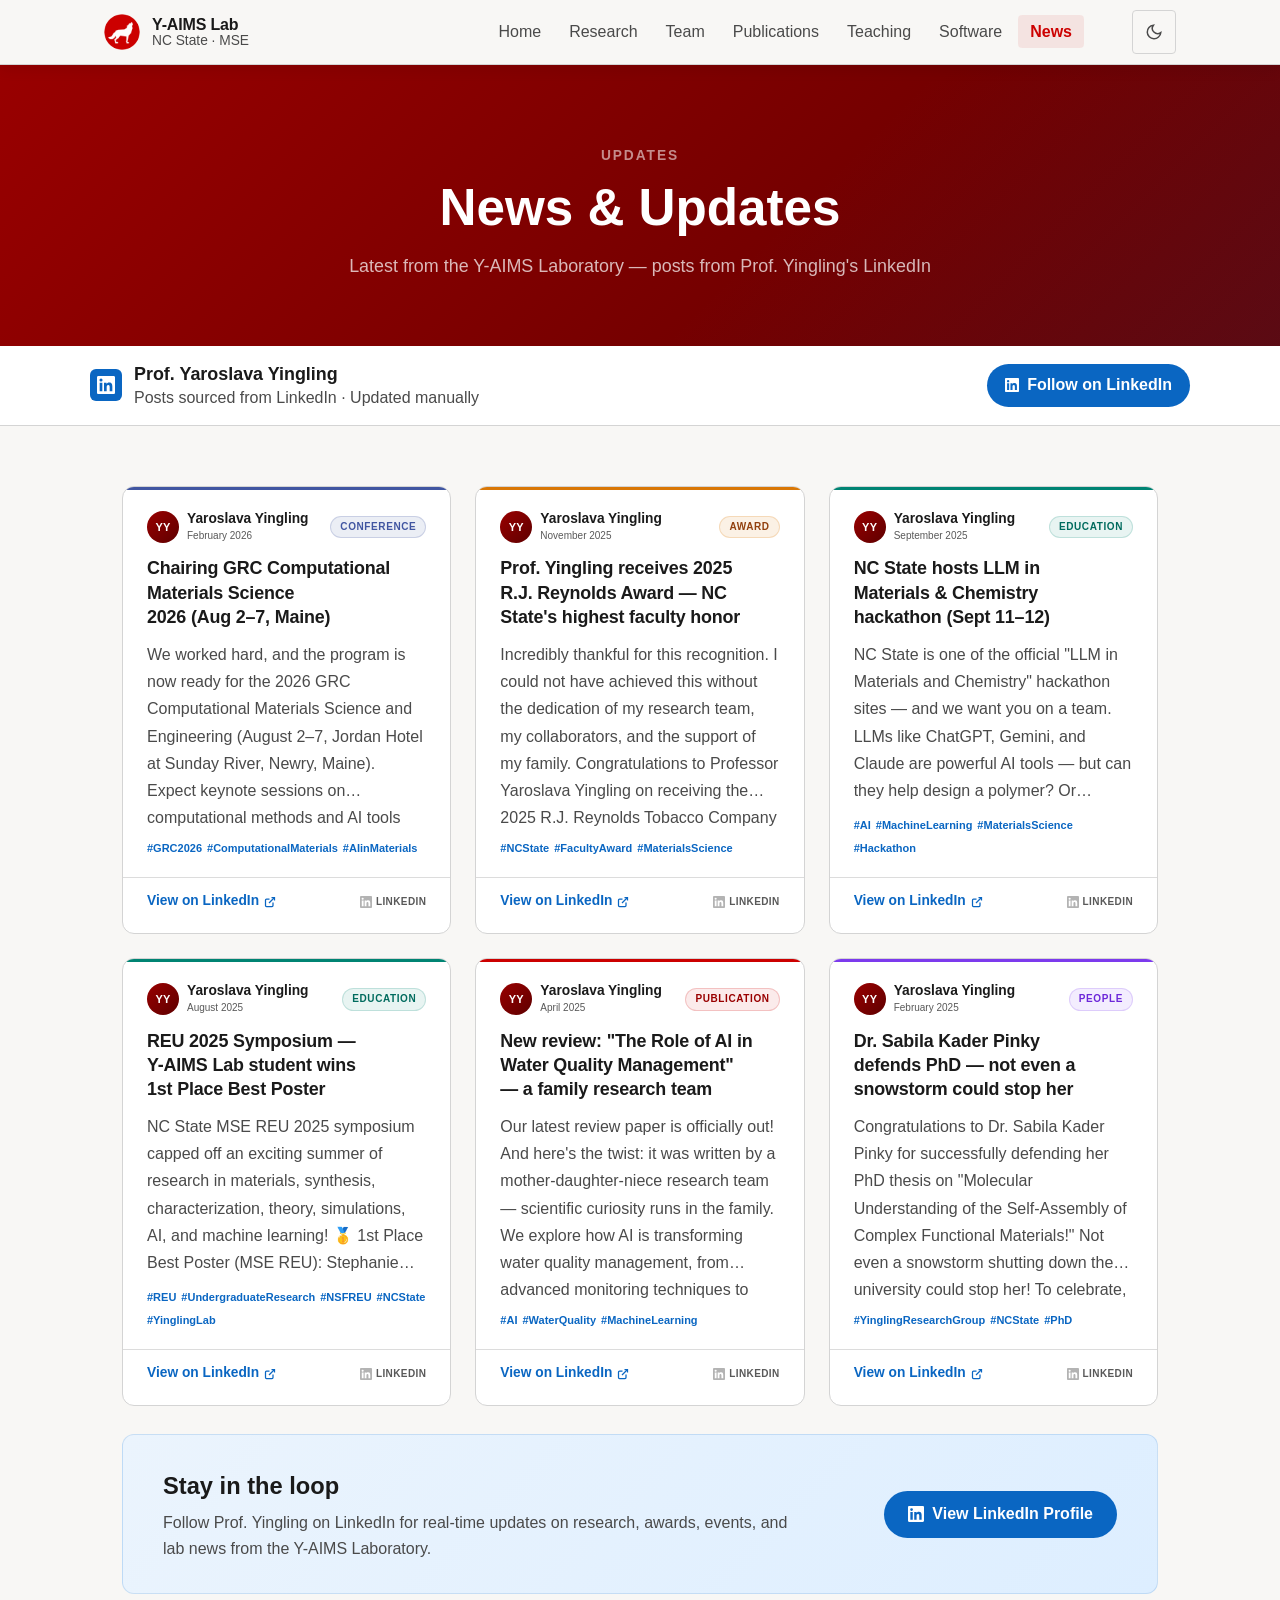
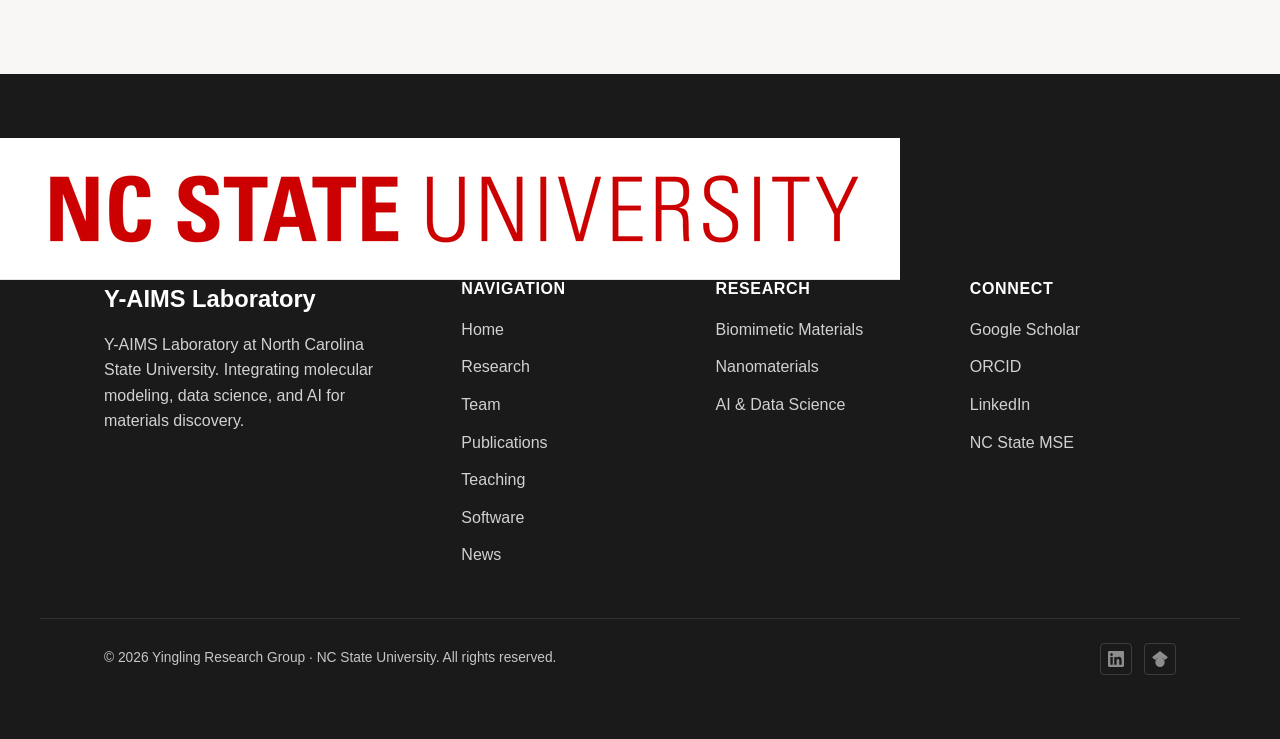
==== news.html @ 77a1cb29 "Add files via upload" ====
<!DOCTYPE html>
<html lang="en">
<head>
  <meta charset="UTF-8" />
  <meta name="viewport" content="width=device-width, initial-scale=1.0" />
  <title>News & Updates — Y-AIMS Lab | NC State</title>
  <meta name="description" content="Latest news and updates from Prof. Yaroslava Yingling and the Y-AIMS Laboratory at NC State University, pulled from LinkedIn." />

  <link rel="stylesheet" href="https://cdn.ncsu.edu/brand-assets/fonts-2-0/include.css" />
  <link rel="stylesheet" href="https://cdn.ncsu.edu/brand-assets/fonts-2-0/include-roboto.css" />
  <link rel="stylesheet" href="css/tokens.css" />
  <link rel="stylesheet" href="css/base.css" />
  <link rel="stylesheet" href="css/animations.css" />

  <style>
    /* ─── PAGE HERO ─────────────────────────────────────────── */
    .news-hero {
      background: linear-gradient(135deg, var(--ncsu-red-dark) 0%, var(--ncsu-red-deepest) 100%);
      padding: var(--space-20) var(--space-8) var(--space-16);
      text-align: center;
      position: relative;
      overflow: hidden;
    }
    .news-hero::after {
      content: '';
      position: absolute;
      inset: 0;
      background: linear-gradient(135deg, transparent 60%, rgba(65,86,161,0.12) 100%);
      pointer-events: none;
    }
    .news-hero-inner {
      position: relative;
      z-index: 1;
      max-width: 680px;
      margin: 0 auto;
    }
    .news-hero-label {
      font-family: var(--font-display);
      font-size: var(--text-xs);
      font-weight: 700;
      letter-spacing: 0.14em;
      text-transform: uppercase;
      color: rgba(255,255,255,0.55);
      margin-bottom: var(--space-3);
    }
    .news-hero-title {
      font-family: var(--font-display);
      font-size: clamp(2rem, 4vw, 3.2rem);
      font-weight: 700;
      color: #fff;
      line-height: 1.1;
      margin-bottom: var(--space-4);
    }
    .news-hero-sub {
      font-size: var(--text-base);
      color: rgba(255,255,255,0.72);
      line-height: 1.65;
    }

    /* ─── SOURCE BAR ─────────────────────────────────────────── */
    .news-source-bar {
      background: var(--color-surface);
      border-bottom: 1px solid var(--color-border);
      padding: var(--space-4) var(--space-8);
    }
    .news-source-bar-inner {
      max-width: 1100px;
      margin: 0 auto;
      display: flex;
      align-items: center;
      justify-content: space-between;
      gap: var(--space-4);
      flex-wrap: wrap;
    }
    .news-source-left {
      display: flex;
      align-items: center;
      gap: var(--space-3);
    }
    .li-icon {
      width: 32px;
      height: 32px;
      background: #0A66C2;
      border-radius: 6px;
      display: flex;
      align-items: center;
      justify-content: center;
      flex-shrink: 0;
      color: #fff;
    }
    .news-source-label {
      font-size: var(--text-sm);
      color: var(--color-text-muted);
      line-height: 1.4;
    }
    .news-source-label strong {
      display: block;
      color: var(--color-text);
      font-weight: 700;
      font-size: var(--text-base);
    }
    .li-follow-btn {
      display: inline-flex;
      align-items: center;
      gap: var(--space-2);
      padding: 8px 18px;
      background: #0A66C2;
      color: #fff;
      border-radius: 999px;
      font-family: var(--font-display);
      font-size: var(--text-sm);
      font-weight: 700;
      text-decoration: none;
      transition: background 0.18s, transform 0.18s;
      white-space: nowrap;
      border: none;
    }
    .li-follow-btn:hover {
      background: #004182;
      transform: translateY(-1px);
    }

    /* ─── FEED LAYOUT ────────────────────────────────────────── */
    .news-main {
      max-width: 1100px;
      margin: 0 auto;
      padding: var(--space-10) var(--space-8) var(--space-20);
    }

    .news-feed {
      display: grid;
      grid-template-columns: repeat(auto-fill, minmax(320px, 1fr));
      gap: var(--space-6);
    }

    /* ─── POST CARD ──────────────────────────────────────────── */
    .li-card {
      background: var(--color-surface);
      border: 1px solid var(--color-border);
      border-radius: 12px;
      overflow: hidden;
      display: flex;
      flex-direction: column;
      transition: box-shadow 0.2s, transform 0.2s;
      position: relative;
    }
    .li-card:hover {
      box-shadow: var(--shadow-lg);
      transform: translateY(-3px);
    }

    /* Category accent bar at top */
    .li-card-bar {
      height: 3px;
      flex-shrink: 0;
    }
    .bar-award       { background: #D97706; }
    .bar-publication { background: var(--ncsu-red); }
    .bar-event       { background: var(--ncsu-blue); }
    .bar-people      { background: #7C3AED; }
    .bar-education   { background: var(--ncsu-teal); }
    .bar-research    { background: var(--ncsu-green); }

    .li-card-body {
      padding: var(--space-5) var(--space-6);
      display: flex;
      flex-direction: column;
      flex: 1;
      gap: var(--space-3);
    }

    /* Header row: author chip + date + category */
    .li-card-header {
      display: flex;
      align-items: center;
      justify-content: space-between;
      gap: var(--space-3);
    }
    .li-author-chip {
      display: flex;
      align-items: center;
      gap: var(--space-2);
    }
    .li-avatar {
      width: 32px;
      height: 32px;
      border-radius: 50%;
      background: linear-gradient(135deg, var(--ncsu-red-dark), var(--ncsu-red-deepest));
      display: flex;
      align-items: center;
      justify-content: center;
      flex-shrink: 0;
      font-family: var(--font-display);
      font-size: 11px;
      font-weight: 700;
      color: #fff;
      letter-spacing: 0.02em;
    }
    .li-author-name {
      font-size: var(--text-xs);
      font-weight: 700;
      color: var(--color-text);
      line-height: 1.3;
    }
    .li-author-date {
      font-size: 10px;
      color: var(--color-text-faint);
    }
    .li-cat-badge {
      display: inline-block;
      padding: 2px 9px;
      border-radius: 999px;
      font-size: 10px;
      font-weight: 700;
      letter-spacing: 0.06em;
      text-transform: uppercase;
      white-space: nowrap;
      flex-shrink: 0;
    }
    .cat-award       { background: rgba(217,119,6,0.1);   color: #92400E; border: 1px solid rgba(217,119,6,0.2); }
    .cat-publication { background: rgba(204,0,0,0.08);    color: var(--ncsu-red-dark); border: 1px solid rgba(204,0,0,0.18); }
    .cat-event       { background: rgba(65,86,161,0.1);   color: #4156A1; border: 1px solid rgba(65,86,161,0.2); }
    .cat-people      { background: rgba(124,58,237,0.09); color: #6D28D9; border: 1px solid rgba(124,58,237,0.18); }
    .cat-education   { background: rgba(0,132,115,0.09);  color: #006B5E; border: 1px solid rgba(0,132,115,0.18); }
    .cat-research    { background: rgba(111,125,28,0.1);  color: #4a5512; border: 1px solid rgba(111,125,28,0.2); }

    [data-theme='dark'] .cat-award       { background: rgba(217,119,6,0.18);  color: #FCD34D; border-color: rgba(217,119,6,0.3); }
    [data-theme='dark'] .cat-publication { background: rgba(255,51,51,0.12); color: #ff8888; border-color: rgba(255,51,51,0.25); }
    [data-theme='dark'] .cat-event       { background: rgba(65,86,161,0.18); color: #8ca0f0; border-color: rgba(65,86,161,0.3); }
    [data-theme='dark'] .cat-people      { background: rgba(124,58,237,0.16);color: #c4b5fd; border-color: rgba(124,58,237,0.28); }
    [data-theme='dark'] .cat-education   { background: rgba(0,132,115,0.16); color: #4cc9b8; border-color: rgba(0,132,115,0.28); }
    [data-theme='dark'] .cat-research    { background: rgba(111,125,28,0.18);color: #b8cc50; border-color: rgba(111,125,28,0.3); }

    /* Post content */
    .li-card-title {
      font-family: var(--font-display);
      font-size: var(--text-base);
      font-weight: 700;
      color: var(--color-text);
      line-height: 1.35;
      letter-spacing: -0.01em;
    }
    .li-card-excerpt {
      font-size: var(--text-sm);
      color: var(--color-text-muted);
      line-height: 1.7;
      flex: 1;
      /* clamp to ~5 lines */
      display: -webkit-box;
      -webkit-line-clamp: 6;
      -webkit-box-orient: vertical;
      overflow: hidden;
    }

    /* Hashtags */
    .li-hashtags {
      display: flex;
      flex-wrap: wrap;
      gap: 5px;
    }
    .li-hashtag {
      font-size: 11px;
      font-weight: 600;
      color: #0A66C2;
      text-decoration: none;
      transition: color 0.15s;
    }
    [data-theme='dark'] .li-hashtag { color: #60a5fa; }
    .li-hashtag:hover { text-decoration: underline; }

    /* Footer: LinkedIn link */
    .li-card-footer {
      display: flex;
      align-items: center;
      justify-content: space-between;
      padding: var(--space-3) var(--space-6) var(--space-5);
      border-top: 1px solid var(--color-divider);
      margin-top: auto;
    }
    .li-view-link {
      display: inline-flex;
      align-items: center;
      gap: 5px;
      font-size: var(--text-xs);
      font-weight: 700;
      color: #0A66C2;
      text-decoration: none;
      transition: color 0.15s, gap 0.15s;
      font-family: var(--font-display);
    }
    [data-theme='dark'] .li-view-link { color: #60a5fa; }
    .li-view-link:hover { gap: 8px; }
    .li-logo-small {
      display: flex;
      align-items: center;
      gap: 4px;
      font-size: 10px;
      font-weight: 700;
      color: var(--color-text-faint);
      letter-spacing: 0.04em;
      text-transform: uppercase;
    }
    .li-logo-small svg { opacity: 0.45; }

    /* ─── FOLLOW CTA ─────────────────────────────────────────── */
    .news-cta {
      margin-top: var(--space-12);
      background: linear-gradient(135deg, #EBF4FD 0%, #ddeeff 100%);
      border: 1px solid rgba(10,102,194,0.15);
      border-radius: 12px;
      padding: var(--space-8) var(--space-10);
      display: flex;
      align-items: center;
      justify-content: space-between;
      gap: var(--space-6);
      flex-wrap: wrap;
    }
    [data-theme='dark'] .news-cta {
      background: rgba(10,102,194,0.08);
      border-color: rgba(10,102,194,0.2);
    }
    .news-cta-text strong {
      display: block;
      font-family: var(--font-display);
      font-size: var(--text-lg);
      font-weight: 700;
      color: var(--color-text);
      margin-bottom: var(--space-1);
    }
    .news-cta-text p {
      font-size: var(--text-sm);
      color: var(--color-text-muted);
      line-height: 1.6;
    }

    /* ─── RESPONSIVE ─────────────────────────────────────────── */
    @media (max-width: 768px) {
      .news-main { padding: var(--space-8) var(--space-4) var(--space-16); }
      .news-source-bar { padding: var(--space-4); }
      .news-cta { flex-direction: column; }
    }
    @media (max-width: 480px) {
      .news-feed { grid-template-columns: 1fr; }
    }
  </style>
</head>
<body>
<a href="#main-content" class="skip-link">Skip to main content</a>

<!-- NAV -->
<nav class="site-nav" role="navigation" aria-label="Main navigation">
  <div class="nav-inner">
    <a href="index.html" class="nav-logo" aria-label="Y-AIMS Lab — NC State University">
      <img src="assets/ncsu/circle-wolf-400.png" alt="NC State University circle wolf mark"
           width="36" height="36" class="nav-wolf-img" loading="eager" />
      <div class="nav-logo-text">
        <span class="lab-name">Y-AIMS Lab</span>
        <span class="lab-dept">NC State · MSE</span>
      </div>
    </a>
    <ul class="nav-links" role="list">
      <li><a href="index.html">Home</a></li>
      <li><a href="research.html">Research</a></li>
      <li><a href="team.html">Team</a></li>
      <li><a href="publications.html">Publications</a></li>
        <li><a href="teaching.html">Teaching</a></li>
        <li><a href="software.html">Software</a></li>
      <li><a href="news.html" class="active" aria-current="page">News</a></li>
    </ul>
    <div class="nav-actions">
      <button class="btn-theme" data-theme-toggle aria-label="Toggle dark mode"></button>
    </div>
    <button class="nav-hamburger" aria-label="Open menu" aria-expanded="false">
      <span></span><span></span><span></span>
    </button>
  </div>
  <div class="nav-mobile" role="list">
    <a href="index.html">Home</a>
    <a href="research.html">Research</a>
    <a href="team.html">Team</a>
    <a href="publications.html">Publications</a>
    <a href="teaching.html">Teaching</a>
    <a href="software.html">Software</a>
    <a href="news.html" class="active" aria-current="page">News</a>
    <div style="padding-top:var(--space-3);border-top:1px solid var(--color-border);margin-top:var(--space-2)">
      <button class="btn-theme" data-theme-toggle style="width:auto;gap:var(--space-2);padding:var(--space-2) var(--space-3)" aria-label="Toggle dark mode">Dark Mode</button>
    </div>
  </div>
</nav>

<!-- HERO -->
<header class="news-hero">
  <div class="news-hero-inner">
    <div class="news-hero-label" aria-hidden="true">Updates</div>
    <h1 class="news-hero-title">News &amp; Updates</h1>
    <p class="news-hero-sub">Latest from the Y-AIMS Laboratory — posts from Prof. Yingling's LinkedIn</p>
  </div>
</header>

<!-- SOURCE BAR -->
<div class="news-source-bar">
  <div class="news-source-bar-inner">
    <div class="news-source-left">
      <div class="li-icon" aria-hidden="true">
        <svg width="18" height="18" viewBox="0 0 24 24" fill="currentColor"><path d="M20.447 20.452h-3.554v-5.569c0-1.328-.027-3.037-1.852-3.037-1.853 0-2.136 1.445-2.136 2.939v5.667H9.351V9h3.414v1.561h.046c.477-.9 1.637-1.85 3.37-1.85 3.601 0 4.267 2.37 4.267 5.455v6.286zM5.337 7.433a2.062 2.062 0 0 1-2.063-2.065 2.064 2.064 0 1 1 2.063 2.065zm1.782 13.019H3.555V9h3.564v11.452zM22.225 0H1.771C.792 0 0 .774 0 1.729v20.542C0 23.227.792 24 1.771 24h20.451C23.2 24 24 23.227 24 22.271V1.729C24 .774 23.2 0 22.222 0h.003z"/></svg>
      </div>
      <div class="news-source-label">
        <strong>Prof. Yaroslava Yingling</strong>
        Posts sourced from LinkedIn · Updated manually
      </div>
    </div>
    <a href="https://www.linkedin.com/in/yaroslava-yingling" target="_blank" rel="noopener" class="li-follow-btn">
      <svg width="14" height="14" viewBox="0 0 24 24" fill="currentColor"><path d="M20.447 20.452h-3.554v-5.569c0-1.328-.027-3.037-1.852-3.037-1.853 0-2.136 1.445-2.136 2.939v5.667H9.351V9h3.414v1.561h.046c.477-.9 1.637-1.85 3.37-1.85 3.601 0 4.267 2.37 4.267 5.455v6.286zM5.337 7.433a2.062 2.062 0 0 1-2.063-2.065 2.064 2.064 0 1 1 2.063 2.065zm1.782 13.019H3.555V9h3.564v11.452zM22.225 0H1.771C.792 0 0 .774 0 1.729v20.542C0 23.227.792 24 1.771 24h20.451C23.2 24 24 23.227 24 22.271V1.729C24 .774 23.2 0 22.222 0h.003z"/></svg>
      Follow on LinkedIn
    </a>
  </div>
</div>

<!-- FEED -->
<main id="main-content" tabindex="-1" class="news-main">
  <div class="news-feed" id="newsFeed" data-rss-url="">
    <!-- Posts rendered by JS from POSTS data below -->
  </div>

  <!-- Follow CTA -->
  <div class="news-cta">
    <div class="news-cta-text">
      <strong>Stay in the loop</strong>
      <p>Follow Prof. Yingling on LinkedIn for real-time updates on research, awards, events, and lab news from the Y-AIMS Laboratory.</p>
    </div>
    <a href="https://www.linkedin.com/in/yaroslava-yingling" target="_blank" rel="noopener" class="li-follow-btn" style="font-size:var(--text-sm);padding:10px 24px;">
      <svg width="16" height="16" viewBox="0 0 24 24" fill="currentColor"><path d="M20.447 20.452h-3.554v-5.569c0-1.328-.027-3.037-1.852-3.037-1.853 0-2.136 1.445-2.136 2.939v5.667H9.351V9h3.414v1.561h.046c.477-.9 1.637-1.85 3.37-1.85 3.601 0 4.267 2.37 4.267 5.455v6.286zM5.337 7.433a2.062 2.062 0 0 1-2.063-2.065 2.064 2.064 0 1 1 2.063 2.065zm1.782 13.019H3.555V9h3.564v11.452zM22.225 0H1.771C.792 0 0 .774 0 1.729v20.542C0 23.227.792 24 1.771 24h20.451C23.2 24 24 23.227 24 22.271V1.729C24 .774 23.2 0 22.222 0h.003z"/></svg>
      View LinkedIn Profile
    </a>
  </div>
</main>

<!-- FOOTER -->
<footer class="site-footer" role="contentinfo">
  <div class="footer-ncsu-bar">
    <div class="footer-ncsu-inner">
      <img src="assets/ncsu/brick-white-on-red-web.png" alt="NC State University"
           class="footer-brick-logo" loading="lazy" />
    </div>
  </div>
  <div class="footer-inner">
    <div class="footer-brand">
      <div class="logo-text">Y-AIMS Laboratory</div>
      <p>Y-AIMS Laboratory at North Carolina State University. Integrating molecular modeling, data science, and AI for materials discovery.</p>
    </div>
    <div class="footer-col">
      <h4>Navigation</h4>
      <ul role="list">
        <li><a href="index.html">Home</a></li>
        <li><a href="research.html">Research</a></li>
        <li><a href="team.html">Team</a></li>
        <li><a href="publications.html">Publications</a></li>
        <li><a href="teaching.html">Teaching</a></li>
        <li><a href="software.html">Software</a></li>
        <li><a href="news.html">News</a></li>
      </ul>
    </div>
    <div class="footer-col">
      <h4>Research</h4>
      <ul role="list">
        <li><a href="research.html#biomimetic">Biomimetic Materials</a></li>
        <li><a href="research.html#nanomaterials">Nanomaterials</a></li>
        <li><a href="research.html#ai">AI &amp; Data Science</a></li>
      </ul>
    </div>
    <div class="footer-col">
      <h4>Connect</h4>
      <ul role="list">
        <li><a href="https://scholar.google.com/citations?user=2UN_tCAAAAAJ" target="_blank">Google Scholar</a></li>
        <li><a href="https://orcid.org/0000-0002-8557-9992" target="_blank">ORCID</a></li>
        <li><a href="https://www.linkedin.com/in/yaroslava-yingling" target="_blank">LinkedIn</a></li>
        <li><a href="https://www.mse.ncsu.edu" target="_blank">NC State MSE</a></li>
      </ul>
    </div>
  </div>
  <div class="footer-bottom">
    <p>© 2026 Yingling Research Group · NC State University. All rights reserved.</p>
    <div class="footer-social">
      <a href="https://www.linkedin.com/in/yaroslava-yingling" target="_blank" rel="noopener" aria-label="LinkedIn">
        <svg width="16" height="16" viewBox="0 0 24 24" fill="currentColor"><path d="M20.447 20.452h-3.554v-5.569c0-1.328-.027-3.037-1.852-3.037-1.853 0-2.136 1.445-2.136 2.939v5.667H9.351V9h3.414v1.561h.046c.477-.9 1.637-1.85 3.37-1.85 3.601 0 4.267 2.37 4.267 5.455v6.286zM5.337 7.433a2.062 2.062 0 0 1-2.063-2.065 2.064 2.064 0 1 1 2.063 2.065zm1.782 13.019H3.555V9h3.564v11.452zM22.225 0H1.771C.792 0 0 .774 0 1.729v20.542C0 23.227.792 24 1.771 24h20.451C23.2 24 24 23.227 24 22.271V1.729C24 .774 23.2 0 22.222 0h.003z"/></svg>
      </a>
      <a href="https://scholar.google.com/citations?user=2UN_tCAAAAAJ" target="_blank" rel="noopener" aria-label="Google Scholar">
        <svg width="16" height="16" viewBox="0 0 24 24" fill="currentColor"><path d="M12 24a7 7 0 1 1 0-14 7 7 0 0 1 0 14zm0-24L0 9.5l4.838 3.94A8 8 0 0 1 12 10a8 8 0 0 1 7.162 3.44L24 9.5z"/></svg>
      </a>
    </div>
  </div>
</footer>

<script src="js/main.js"></script>
<script>
/* ── LINKEDIN POSTS DATA ─────────────────────────────────────
   Sourced from Prof. Yingling's LinkedIn profile (April 2026).
   To update: add new entries at the top of this array.
   ─────────────────────────────────────────────────────────── */
const POSTS = [
  {
    date: 'February 2026',
    cat: 'event',
    catLabel: 'Conference',
    barCls: 'bar-event',
    catCls: 'cat-event',
    title: 'Chairing GRC Computational Materials Science 2026 (Aug 2–7, Maine)',
    excerpt: 'We worked hard, and the program is now ready for the 2026 GRC Computational Materials Science and Engineering (August 2–7, Jordan Hotel at Sunday River, Newry, Maine). Expect keynote sessions on computational methods and AI tools driving materials discovery, talks spanning DFT, MD, coarse-grained modeling, multiscale simulations, and a special focus on AI\'s expanding role in predictive modeling. Speakers include Berend Smit, Anna Balazs, Rampi Ramprasad, Heather Kulik, Markus Buehler, and many more.',
    tags: ['#GRC2026', '#ComputationalMaterials', '#AIinMaterials'],
    url: 'https://www.linkedin.com/posts/yaroslava-yingling_grc2026-grc2026-computationalmaterials-activity-7425020197507563520-ir1x'
  },
  {
    date: 'November 2025',
    cat: 'award',
    catLabel: 'Award',
    barCls: 'bar-award',
    catCls: 'cat-award',
    title: 'Prof. Yingling receives 2025 R.J. Reynolds Award — NC State\'s highest faculty honor',
    excerpt: 'Incredibly thankful for this recognition. I could not have achieved this without the dedication of my research team, my collaborators, and the support of my family. Congratulations to Professor Yaroslava Yingling on receiving the 2025 R.J. Reynolds Tobacco Company Award for Excellence in Teaching, Research and Extension — the highest faculty honor in the NC State College of Engineering. Her pioneering contributions in molecular simulations, AI-enabled materials discovery, and interdisciplinary science have advanced the field in profound ways.',
    tags: ['#NCState', '#FacultyAward', '#MaterialsScience'],
    url: 'https://www.linkedin.com/posts/yaroslava-yingling_i-am-incredibly-thankful-for-this-recognition-activity-7396671391502135296-XpXZ'
  },
  {
    date: 'September 2025',
    cat: 'education',
    catLabel: 'Education',
    barCls: 'bar-education',
    catCls: 'cat-education',
    title: 'NC State hosts LLM in Materials & Chemistry hackathon (Sept 11–12)',
    excerpt: 'NC State is one of the official "LLM in Materials and Chemistry" hackathon sites — and we want you on a team. LLMs like ChatGPT, Gemini, and Claude are powerful AI tools — but can they help design a polymer? Or summarize a decade of materials data in 30 seconds? This hackathon is your chance to find out. No AI or coding experience needed. We\'re building interdisciplinary teams with clearly defined challenges. Organized by Merve Fedai, Christina Bayard, Sabila Kader Pinky, and Deepak Sai Pendyala.',
    tags: ['#AI', '#MachineLearning', '#MaterialsScience', '#Hackathon'],
    url: 'https://www.linkedin.com/posts/yaroslava-yingling_nc-state-is-one-of-the-official-llm-in-materials-activity-7370633132607188992-TGkR'
  },
  {
    date: 'August 2025',
    cat: 'education',
    catLabel: 'Education',
    barCls: 'bar-education',
    catCls: 'cat-education',
    title: 'REU 2025 Symposium — Y-AIMS Lab student wins 1st Place Best Poster',
    excerpt: 'NC State MSE REU 2025 symposium capped off an exciting summer of research in materials, synthesis, characterization, theory, simulations, AI, and machine learning! 🥇 1st Place Best Poster (MSE REU): Stephanie Euceda Trujillo, mentored by Merve Fedai (PI: Yaroslava Yingling). Congratulations to all REU participants and heartfelt thanks to the mentors, PIs, organizer Hillary Stone, and AI+Materials bootcamp instructor Alexey Gulyuk.',
    tags: ['#REU', '#UndergraduateResearch', '#NSFREU', '#NCState', '#YinglingLab'],
    url: 'https://www.linkedin.com/posts/yaroslava-yingling_reu-materialsscience-ai-activity-7357064475994144768-MRnp'
  },
  {
    date: 'April 2025',
    cat: 'publication',
    catLabel: 'Publication',
    barCls: 'bar-publication',
    catCls: 'cat-publication',
    title: 'New review: "The Role of AI in Water Quality Management" — a family research team',
    excerpt: 'Our latest review paper is officially out! And here\'s the twist: it was written by a mother-daughter-niece research team — scientific curiosity runs in the family. We explore how AI is transforming water quality management, from advanced monitoring techniques to predictive models. Honored to have worked alongside my daughter Natalie Yingling (Oceanographer) and my niece Maria Petrova (Environmental Engineer). If you\'re into AI, water science, or multi-generational research teams, give it a read!',
    tags: ['#AI', '#WaterQuality', '#MachineLearning'],
    url: 'https://www.linkedin.com/posts/yaroslava-yingling_the-role-of-ai-in-water-quality-management-activity-7303545268115828737-J_c4'
  },
  {
    date: 'February 2025',
    cat: 'people',
    catLabel: 'People',
    barCls: 'bar-people',
    catCls: 'cat-people',
    title: 'Dr. Sabila Kader Pinky defends PhD — not even a snowstorm could stop her',
    excerpt: 'Congratulations to Dr. Sabila Kader Pinky for successfully defending her PhD thesis on "Molecular Understanding of the Self-Assembly of Complex Functional Materials!" Not even a snowstorm shutting down the university could stop her! To celebrate, we\'re considering constructing a "micellar complex functional snowman." Congratulations, Dr. Pinky! Welcome to the club!',
    tags: ['#YinglingResearchGroup', '#NCState', '#PhD'],
    url: 'https://www.linkedin.com/posts/yaroslava-yingling_yinglingresearchgroup-ncstate-phd-activity-7298096622691864578-R8Ls'
  }
];

/* ── RSS FEED AUTO-LOADER ─────────────────────────────────────
   If the news feed div has a non-empty data-rss-url attribute,
   posts are fetched from that RSS feed (e.g. from RSS.app for LinkedIn).
   Otherwise falls back to the hardcoded POSTS array below.
   
   To enable: set data-rss-url on <div id="newsFeed"> to your RSS feed URL.
   RSS.app setup: https://rss.app  →  LinkedIn profile feed → copy RSS URL
   ─────────────────────────────────────────────────────────── */

/* Category detection from RSS item text */
function detectCat(title, content) {
  const text = (title + ' ' + content).toLowerCase();
  if (/award|honor|recogni|prize/.test(text))     return {cat:'award',    catLabel:'Award',       barCls:'bar-award',       catCls:'cat-award'};
  if (/publish|paper|journal|article|review/.test(text)) return {cat:'publication',catLabel:'Publication', barCls:'bar-publication', catCls:'cat-publication'};
  if (/conference|workshop|hackathon|grc|event/.test(text)) return {cat:'event',    catLabel:'Conference',  barCls:'bar-event',       catCls:'cat-event'};
  if (/student|phd|graduat|reu|intern|postdoc/.test(text)) return {cat:'people',   catLabel:'People',      barCls:'bar-people',      catCls:'cat-people'};
  if (/teach|course|class|educat/.test(text))     return {cat:'education', catLabel:'Education',   barCls:'bar-education',   catCls:'cat-education'};
  return {cat:'news', catLabel:'News', barCls:'bar-news', catCls:'cat-news'};
}

function extractTags(text) {
  return (text.match(/#[A-Za-z][A-Za-z0-9_]+/g) || []).slice(0, 5);
}

function formatDate(dateStr) {
  try {
    const d = new Date(dateStr);
    return d.toLocaleDateString('en-US', {month:'long', year:'numeric'});
  } catch { return dateStr || ''; }
}

/* RSS fetch + parse via allOrigins CORS proxy */
async function loadFromRSS(rssUrl) {
  const proxy = 'https://api.allorigins.win/get?url=' + encodeURIComponent(rssUrl);
  const resp = await fetch(proxy, {signal: AbortSignal.timeout(8000)});
  if (!resp.ok) throw new Error('RSS proxy error ' + resp.status);
  const data = await resp.json();
  const parser = new DOMParser();
  const xml = parser.parseFromString(data.contents, 'text/xml');
  const items = Array.from(xml.querySelectorAll('item'));
  return items.slice(0, 20).map(item => {
    const title   = item.querySelector('title')?.textContent?.trim() || '';
    const link    = item.querySelector('link')?.textContent?.trim() || '';
    const rawDate = item.querySelector('pubDate')?.textContent || item.querySelector('dc\:date')?.textContent || '';
    const desc    = item.querySelector('description')?.textContent || item.querySelector('content\:encoded')?.textContent || '';
    // Strip HTML tags from description
    const excerpt = desc.replace(/<[^>]+>/g, ' ').replace(/\s+/g,' ').trim().slice(0, 320);
    const {cat, catLabel, barCls, catCls} = detectCat(title, excerpt);
    const tags = extractTags(title + ' ' + excerpt);
    return { date: formatDate(rawDate), cat, catLabel, barCls, catCls,
             title: title || excerpt.slice(0,80), excerpt, tags, url: link };
  }).filter(p => p.title);
}

/* ── RENDER ─────────────────────────────────────────────────── */
function renderPosts() {
  const feed = document.getElementById('newsFeed');
  feed.innerHTML = POSTS.map(p => `
    <article class="li-card fade-in">
      <div class="li-card-bar ${p.barCls}"></div>
      <div class="li-card-body">
        <div class="li-card-header">
          <div class="li-author-chip">
            <div class="li-avatar" aria-hidden="true">YY</div>
            <div>
              <div class="li-author-name">Yaroslava Yingling</div>
              <div class="li-author-date">${p.date}</div>
            </div>
          </div>
          <span class="li-cat-badge ${p.catCls}">${p.catLabel}</span>
        </div>
        <h2 class="li-card-title">${p.title}</h2>
        <p class="li-card-excerpt">${p.excerpt}</p>
        <div class="li-hashtags">
          ${p.tags.map(t => `<a href="https://www.linkedin.com/search/results/content/?keywords=${encodeURIComponent(t)}" target="_blank" rel="noopener" class="li-hashtag">${t}</a>`).join('')}
        </div>
      </div>
      <div class="li-card-footer">
        <a href="${p.url}" target="_blank" rel="noopener" class="li-view-link">
          View on LinkedIn
          <svg width="12" height="12" viewBox="0 0 24 24" fill="none" stroke="currentColor" stroke-width="2.5"><path d="M18 13v6a2 2 0 0 1-2 2H5a2 2 0 0 1-2-2V8a2 2 0 0 1 2-2h6"/><polyline points="15 3 21 3 21 9"/><line x1="10" y1="14" x2="21" y2="3"/></svg>
        </a>
        <span class="li-logo-small">
          <svg width="12" height="12" viewBox="0 0 24 24" fill="currentColor"><path d="M20.447 20.452h-3.554v-5.569c0-1.328-.027-3.037-1.852-3.037-1.853 0-2.136 1.445-2.136 2.939v5.667H9.351V9h3.414v1.561h.046c.477-.9 1.637-1.85 3.37-1.85 3.601 0 4.267 2.37 4.267 5.455v6.286zM5.337 7.433a2.062 2.062 0 0 1-2.063-2.065 2.064 2.064 0 1 1 2.063 2.065zm1.782 13.019H3.555V9h3.564v11.452zM22.225 0H1.771C.792 0 0 .774 0 1.729v20.542C0 23.227.792 24 1.771 24h20.451C23.2 24 24 23.227 24 22.271V1.729C24 .774 23.2 0 22.222 0h.003z"/></svg>
          LinkedIn
        </span>
      </div>
    </article>
  `).join('');
}

renderPosts(); // initial render from hardcoded POSTS

/* ── ASYNC RSS OVERRIDE ─────────────────────────────────────── */
(async () => {
  const feed = document.getElementById('newsFeed');
  const rssUrl = feed?.dataset?.rssUrl?.trim();
  if (!rssUrl) return; // no RSS configured — keep static posts

  // Show loading state
  feed.innerHTML = '<div style="grid-column:1/-1;padding:3rem;text-align:center;color:var(--color-text-muted)">Loading latest posts from LinkedIn…</div>';

  try {
    const posts = await loadFromRSS(rssUrl);
    if (!posts.length) throw new Error('empty feed');
    feed.innerHTML = posts.map(p => `
    <article class="li-card fade-in">
      <div class="li-card-bar ${p.barCls}"></div>
      <div class="li-card-body">
        <div class="li-card-header">
          <div class="li-author-chip">
            <div class="li-avatar" aria-hidden="true">YY</div>
            <div>
              <div class="li-author-name">Yaroslava Yingling</div>
              <div class="li-author-date">${p.date}</div>
            </div>
          </div>
          <span class="li-cat-badge ${p.catCls}">${p.catLabel}</span>
        </div>
        <h2 class="li-card-title">${p.title}</h2>
        <p class="li-card-excerpt">${p.excerpt}</p>
        <div class="li-hashtags">
          ${p.tags.map(t => `<a href="https://www.linkedin.com/search/results/content/?keywords=${encodeURIComponent(t)}" target="_blank" rel="noopener" class="li-hashtag">${t}</a>`).join('')}
        </div>
      </div>
      <div class="li-card-footer">
        <a href="${p.url}" target="_blank" rel="noopener" class="li-view-link">
          View on LinkedIn
          <svg width="12" height="12" viewBox="0 0 24 24" fill="none" stroke="currentColor" stroke-width="2.5"><path d="M18 13v6a2 2 0 0 1-2 2H5a2 2 0 0 1-2-2V8a2 2 0 0 1 2-2h6"/><polyline points="15 3 21 3 21 9"/><line x1="10" y1="14" x2="21" y2="3"/></svg>
        </a>
        <span class="li-logo-small">
          <svg width="12" height="12" viewBox="0 0 24 24" fill="currentColor"><path d="M20.447 20.452h-3.554v-5.569c0-1.328-.027-3.037-1.852-3.037-1.853 0-2.136 1.445-2.136 2.939v5.667H9.351V9h3.414v1.561h.046c.477-.9 1.637-1.85 3.37-1.85 3.601 0 4.267 2.37 4.267 5.455v6.286zM5.337 7.433a2.062 2.062 0 0 1-2.063-2.065 2.064 2.064 0 1 1 2.063 2.065zm1.782 13.019H3.555V9h3.564v11.452zM22.225 0H1.771C.792 0 0 .774 0 1.729v20.542C0 23.227.792 24 1.771 24h20.451C23.2 24 24 23.227 24 22.271V1.729C24 .774 23.2 0 22.222 0h.003z"/></svg>
          LinkedIn
        </span>
      </div>
    </article>`).join('');
  } catch (err) {
    // RSS failed — fall back to static posts silently
    console.warn('RSS feed unavailable, using static posts:', err.message);
    renderPosts();
  }
})();
</script>
</body>
</html>
---- css/tokens.css ----
/* ============================================================
   Y-AIMS LAB — Design Tokens
   Official NC State University Brand Colors
   Source: https://brand.ncsu.edu/designing-for-nc-state/colors/
   Fonts: Univers + Glypha via https://cdn.ncsu.edu/brand-assets/fonts-2-0/include.css
   ============================================================ */

/* ─── NC STATE OFFICIAL COLORS ─────────────────────────────── */
:root {
  /* Primary */
  --ncsu-red:          #CC0000;   /* NC State Red — primary brand color  */
  --ncsu-red-dark:     #990000;   /* Reynolds Red — darker shade         */
  --ncsu-red-deepest:  #5e0000;   /* Deepest red shade                   */
  --ncsu-black:        #000000;
  --ncsu-white:        #FFFFFF;

  /* Secondary palette */
  --ncsu-orange:       #D14905;   /* Pyromaniac                          */
  --ncsu-yellow:       #FAC800;   /* Reebok                              */
  --ncsu-green:        #6F7D1C;   /* Genomic (olive green)               */
  --ncsu-teal:         #008473;   /* Lonnie (teal)                       */
  --ncsu-blue-teal:    #427E93;   /* Hunt (light blue)                   */
  --ncsu-blue:         #4156A1;   /* Centennial (indigo blue)            */

  /* Neutrals */
  --ncsu-gray-1:       #F2F2F2;
  --ncsu-gray-2:       #CCCCCC;
  --ncsu-gray-3:       #999999;
  --ncsu-gray-4:       #666666;
  --ncsu-gray-5:       #333333;

  /* ─── SURFACES ─────────────────────────────────────────── */
  --color-bg:              #F8F7F5;
  --color-surface:         #FFFFFF;
  --color-surface-2:       #F2F2F2;
  --color-surface-offset:  #EBEBEB;
  --color-surface-dynamic: #DEDEDE;
  --color-divider:         #DCDCDC;
  --color-border:          #D4D4D4;

  /* ─── TEXT ──────────────────────────────────────────────── */
  --color-text:         #1A1A1A;
  --color-text-muted:   #4A4A4A;
  --color-secondary:       #1a1a1a;
  --color-text-faint:   #595959;
  --color-text-inverse: #FFFFFF;

  /* ─── BRAND ROLES ───────────────────────────────────────── */
  --color-primary:           var(--ncsu-red);
  --color-primary-hover:     var(--ncsu-red-dark);
  --color-primary-active:    var(--ncsu-red-deepest);
  --color-primary-highlight: rgba(204, 0, 0, 0.08);

  --color-accent:            var(--ncsu-blue-teal);
  --color-accent-hover:      #326070;
  --color-accent-highlight:  rgba(66, 126, 147, 0.1);

  /* ─── RADIUS ────────────────────────────────────────────── */
  --radius-sm:   2px;
  --radius-md:   4px;
  --radius-lg:   6px;
  --radius-xl:   8px;
  --radius-full: 9999px;

  /* ─── SHADOWS ───────────────────────────────────────────── */
  --shadow-sm: 0 1px 3px rgba(0,0,0,0.06);
  --shadow-md: 0 4px 14px rgba(0,0,0,0.09);
  --shadow-lg: 0 12px 36px rgba(0,0,0,0.12);

  /* ─── TRANSITIONS ───────────────────────────────────────── */
  --ease-out:          cubic-bezier(0.16, 1, 0.3, 1);
  --ease-in:           cubic-bezier(0.4, 0, 1, 1);
  --ease-in-out:       cubic-bezier(0.4, 0, 0.2, 1);
  --transition-interactive: 180ms cubic-bezier(0.16, 1, 0.3, 1);

  /* ─── LAYOUT ────────────────────────────────────────────── */
  --content-narrow:  640px;
  --content-default: 960px;
  --content-wide:   1200px;

  /* ─── TYPE SCALE ────────────────────────────────────────── */
  --text-xs:   clamp(0.75rem,  0.7rem  + 0.2vw,  0.875rem);
  --text-sm:   clamp(0.875rem, 0.82rem + 0.3vw,  1rem);
  --text-base: clamp(1rem,     0.96rem + 0.2vw,  1.125rem);
  --text-lg:   clamp(1.125rem, 1rem    + 0.6vw,  1.5rem);
  --text-xl:   clamp(1.5rem,   1.2rem  + 1.2vw,  2.25rem);
  --text-2xl:  clamp(2rem,     1.2rem  + 2.5vw,  3.5rem);
  --text-hero: clamp(2.5rem,   1rem    + 4vw,    5.5rem);

  /* ─── SPACING ───────────────────────────────────────────── */
  --space-1:  0.25rem;
  --space-2:  0.5rem;
  --space-3:  0.75rem;
  --space-4:  1rem;
  --space-5:  1.25rem;
  --space-6:  1.5rem;
  --space-8:  2rem;
  --space-10: 2.5rem;
  --space-12: 3rem;
  --space-16: 4rem;
  --space-20: 5rem;
  --space-24: 6rem;

  /* ─── FONTS ─────────────────────────────────────────────── */
  /* Official NCSU fonts: Univers (display/body), Glypha (slab/serif) */
  --font-display: 'Univers', 'Roboto', 'Helvetica Neue', Arial, sans-serif;
  --font-body:    'Univers', 'Roboto', Arial, sans-serif;
  --font-serif:   'Glypha', 'Roboto Slab', Georgia, serif;
  --font-mono:    'Roboto Mono', 'Courier New', monospace;
}

/* ─── DARK MODE ─────────────────────────────────────────────── */
[data-theme='dark'] {
  --color-secondary: #0d0d0d;
  --color-bg:              #111111;
  --color-surface:         #1A1A1A;
  --color-surface-2:       #222222;
  --color-surface-offset:  #2A2A2A;
  --color-surface-dynamic: #333333;
  --color-divider:         #2E2E2E;
  --color-border:          #383838;
  --color-text:            #EFEFEF;
  --color-text-muted:      #AAAAAA;
  --color-secondary:       #1a1a1a;
  --color-text-faint:      #666666;
  --ncsu-red:              #FF3333;
  --color-primary:         #FF3333;
  --color-primary-hover:   #FF5555;
  --color-primary-highlight: rgba(255,51,51,0.1);
  --shadow-sm: 0 1px 3px rgba(0,0,0,0.3);
  --shadow-md: 0 4px 14px rgba(0,0,0,0.4);
  --shadow-lg: 0 12px 36px rgba(0,0,0,0.5);
}

@media (prefers-color-scheme: dark) {
  :root:not([data-theme]) {
    --color-bg: #111111;
    --color-surface: #1A1A1A;
    --color-surface-2: #222222;
    --color-surface-offset: #2A2A2A;
    --color-border: #383838;
    --color-text: #EFEFEF;
    --color-text-muted: #AAAAAA;
    --ncsu-red: #FF3333;
    --color-primary: #FF3333;
    --color-primary-highlight: rgba(255,51,51,0.1);
  }
}
---- css/base.css ----
/* ============================================================
   BASE STYLES
   ============================================================ */

*,
*::before,
*::after {
  box-sizing: border-box;
  margin: 0;
  padding: 0;
}

html {
  -webkit-text-size-adjust: none;
  text-size-adjust: none;
  -webkit-font-smoothing: antialiased;
  -moz-osx-font-smoothing: grayscale;
  text-rendering: optimizeLegibility;
  scroll-behavior: smooth;
  scroll-padding-top: var(--space-16);
}

body {
  min-height: 100dvh;
  line-height: 1.65;
  font-family: var(--font-body);
  font-size: var(--text-base);
  color: var(--color-text);
  background-color: var(--color-bg);
  transition: background-color 0.3s ease, color 0.3s ease;
}

img, picture, video, canvas, svg {
  display: block;
  max-width: 100%;
  height: auto;
}

ul[role='list'], ol[role='list'] { list-style: none; }

input, button, textarea, select { font: inherit; color: inherit; }

h1, h2, h3, h4, h5, h6 {
  text-wrap: balance;
  line-height: 1.15;
  font-family: var(--font-display);
}

p, li, figcaption {
  text-wrap: pretty;
  max-width: 72ch;
}

::selection {
  background: rgba(204, 0, 0, 0.15);
  color: var(--color-text);
}

:focus-visible {
  outline: 2px solid var(--color-primary);
  outline-offset: 3px;
  border-radius: var(--radius-sm);
}

@media (prefers-reduced-motion: reduce) {
  *, *::before, *::after {
    animation-duration: 0.01ms !important;
    animation-iteration-count: 1 !important;
    transition-duration: 0.01ms !important;
    scroll-behavior: auto !important;
  }
}

button { cursor: pointer; background: none; border: none; }
table { border-collapse: collapse; width: 100%; }

a, button, [role='button'] {
  transition: color var(--transition-interactive),
              background var(--transition-interactive),
              border-color var(--transition-interactive),
              opacity var(--transition-interactive),
              box-shadow var(--transition-interactive);
}

a { color: var(--color-primary); text-decoration: none; }
a:hover { color: var(--color-primary-hover); }

.sr-only {
  position: absolute;
  width: 1px; height: 1px;
  padding: 0; margin: -1px;
  overflow: hidden;
  clip: rect(0,0,0,0);
  white-space: nowrap;
  border-width: 0;
}

/* ============================================================
   LAYOUT UTILITIES
   ============================================================ */

.container {
  width: 100%;
  max-width: var(--content-wide);
  margin-inline: auto;
  padding-inline: clamp(var(--space-4), 5vw, var(--space-16));
}

.container--narrow {
  max-width: var(--content-default);
}

section {
  padding-block: clamp(var(--space-12), 8vw, var(--space-24));
}

/* ============================================================
   SHARED COMPONENTS
   ============================================================ */

/* === NAVIGATION === */
.site-nav {
  position: sticky;
  top: 0;
  z-index: 100;
  background: color-mix(in srgb, var(--color-bg) 92%, transparent);
  backdrop-filter: blur(16px);
  -webkit-backdrop-filter: blur(16px);
  border-bottom: 1px solid var(--color-border);
  transition: box-shadow 0.3s ease;
}

.site-nav.scrolled {
  box-shadow: var(--shadow-md);
}

.nav-inner {
  display: flex;
  align-items: center;
  gap: var(--space-8);
  height: 64px;
  padding-inline: clamp(var(--space-4), 5vw, var(--space-16));
  max-width: var(--content-wide);
  margin-inline: auto;
}

.nav-logo {
  display: flex;
  align-items: center;
  gap: var(--space-3);
  text-decoration: none;
  flex-shrink: 0;
}

.nav-wolf-img { width: 36px; height: 36px; border-radius: 50%; object-fit: cover; flex-shrink: 0; }

.nav-logo-text {
  display: flex;
  flex-direction: column;
  line-height: 1.1;
}

.nav-logo-text .lab-name {
  font-family: var(--font-display);
  font-size: var(--text-sm);
  font-weight: 700;
  color: var(--color-text);
  letter-spacing: -0.01em;
}

.nav-logo-text .lab-dept {
  font-size: var(--text-xs);
  color: var(--color-text-muted);
  font-weight: 400;
}

.nav-links {
  display: flex;
  align-items: center;
  gap: var(--space-1);
  list-style: none;
  margin-left: auto;
}

.nav-links a {
  font-size: var(--text-sm);
  font-weight: 500;
  color: var(--color-text-muted);
  padding: var(--space-2) var(--space-3);
  border-radius: var(--radius-md);
  text-decoration: none;
  transition: color var(--transition-interactive), background var(--transition-interactive);
}

.nav-links a:hover,
.nav-links a.active {
  color: var(--color-primary);
  background: var(--color-primary-highlight);
}

.nav-links a.active {
  font-weight: 600;
}

.nav-actions {
  display: flex;
  align-items: center;
  gap: var(--space-2);
  margin-left: var(--space-4);
}

.btn-theme {
  display: flex;
  align-items: center;
  justify-content: center;
  width: 36px;
  height: 36px;
  border-radius: var(--radius-md);
  color: var(--color-text-muted);
  background: transparent;
  border: 1px solid var(--color-border);
}

.btn-theme:hover {
  color: var(--color-text);
  background: var(--color-surface-offset);
}

/* Mobile menu */
.nav-hamburger {
  display: none;
  flex-direction: column;
  gap: 5px;
  width: 36px;
  height: 36px;
  align-items: center;
  justify-content: center;
  border-radius: var(--radius-md);
  border: 1px solid var(--color-border);
  color: var(--color-text-muted);
  margin-left: auto;
}

.nav-hamburger span {
  display: block;
  width: 18px;
  height: 2px;
  background: currentColor;
  border-radius: 2px;
  transition: transform 0.3s ease, opacity 0.3s ease;
}

.nav-mobile {
  display: none;
  flex-direction: column;
  gap: var(--space-1);
  padding: var(--space-4);
  border-top: 1px solid var(--color-border);
  background: var(--color-bg);
}

.nav-mobile a {
  font-size: var(--text-base);
  font-weight: 500;
  color: var(--color-text-muted);
  padding: var(--space-3) var(--space-4);
  border-radius: var(--radius-md);
  text-decoration: none;
}

.nav-mobile a:hover, .nav-mobile a.active {
  color: var(--color-primary);
  background: var(--color-primary-highlight);
}

@media (max-width: 768px) {
  .nav-links, .nav-actions .btn-theme { display: none; }
  .nav-hamburger { display: flex; }
  .nav-mobile.open { display: flex; }
}

/* === PAGE HEADER === */
.page-header {
  background: var(--color-secondary);
  color: var(--color-text-inverse);
  padding-block: clamp(var(--space-12), 6vw, var(--space-20));
  position: relative;
  overflow: hidden;
}

[data-theme='dark'] .page-header {
  background: #1a1a1a;
  border-bottom: 1px solid var(--color-border);
}

.page-header::after {
  content: '';
  position: absolute;
  inset: 0;
  background: linear-gradient(135deg, rgba(204,0,0,0.2) 0%, transparent 60%);
  pointer-events: none;
}

.page-header .container { position: relative; z-index: 1; }

.page-header h1 {
  font-size: var(--text-2xl);
  font-weight: 700;
  color: #ffffff;
  letter-spacing: -0.02em;
  margin-bottom: var(--space-3);
}

.page-header p {
  font-size: var(--text-base);
  color: rgba(255,255,255,0.75);
  max-width: 60ch;
}

/* === CARDS === */
.card {
  background: var(--color-surface);
  border: 1px solid var(--color-border);
  border-radius: var(--radius-lg);
  padding: var(--space-8);
  box-shadow: var(--shadow-sm);
  transition: box-shadow var(--transition-interactive), transform var(--transition-interactive);
}

.card:hover {
  box-shadow: var(--shadow-md);
  transform: translateY(-2px);
}

/* === BUTTONS === */
.btn {
  display: inline-flex;
  align-items: center;
  gap: var(--space-2);
  padding: var(--space-3) var(--space-6);
  border-radius: var(--radius-md);
  font-size: var(--text-sm);
  font-weight: 600;
  text-decoration: none;
  cursor: pointer;
  border: none;
  transition: all var(--transition-interactive);
  white-space: nowrap;
}

.btn-primary {
  background: var(--color-primary);
  color: #ffffff;
}

.btn-primary:hover {
  background: var(--color-primary-hover);
  color: #ffffff;
  transform: translateY(-1px);
  box-shadow: 0 4px 12px rgba(204,0,0,0.3);
}

.btn-outline {
  background: transparent;
  color: var(--color-primary);
  border: 1.5px solid var(--color-primary);
}

.btn-outline:hover {
  background: var(--color-primary-highlight);
  color: var(--color-primary);
}

.btn-ghost {
  background: var(--color-surface-offset);
  color: var(--color-text-muted);
  border: 1px solid var(--color-border);
}

.btn-ghost:hover {
  background: var(--color-surface-dynamic);
  color: var(--color-text);
}

/* === TAG / BADGE === */
.tag {
  display: inline-block;
  padding: var(--space-1) var(--space-3);
  border-radius: var(--radius-full);
  font-size: var(--text-xs);
  font-weight: 600;
  letter-spacing: 0.03em;
  text-transform: uppercase;
}

.tag-red {
  background: var(--color-primary-highlight);
  color: var(--color-primary);
}

.tag-grey {
  background: var(--color-surface-offset);
  color: var(--color-text-muted);
}

.tag-blue {
  background: var(--color-accent-highlight);
  color: #2a5568; /* darkened from var(--color-accent) #427e93 for WCAG 4.5:1 on light surfaces */
}

/* === SECTION TITLES === */
.section-label {
  font-size: var(--text-xs);
  font-weight: 700;
  letter-spacing: 0.1em;
  text-transform: uppercase;
  color: var(--color-primary);
  margin-bottom: var(--space-3);
}

.section-title {
  font-size: var(--text-xl);
  font-weight: 700;
  color: var(--color-text);
  letter-spacing: -0.02em;
  line-height: 1.15;
  margin-bottom: var(--space-4);
}

.section-desc {
  font-size: var(--text-base);
  color: var(--color-text-muted);
  max-width: 60ch;
  line-height: 1.7;
}

/* === DIVIDER === */
.divider {
  width: 48px;
  height: 3px;
  background: var(--color-primary);
  border-radius: 2px;
  margin-bottom: var(--space-6);
}

/* === FOOTER === */
.site-footer {
  background: var(--color-secondary);
  color: rgba(255,255,255,0.75);
  padding-block: clamp(var(--space-12), 6vw, var(--space-16));
}

[data-theme='dark'] .site-footer {
  background: #0d0d0d;
}

.footer-inner {
  display: grid;
  grid-template-columns: 1.5fr 1fr 1fr 1fr;
  gap: var(--space-12);
  max-width: var(--content-wide);
  margin-inline: auto;
  padding-inline: clamp(var(--space-4), 5vw, var(--space-16));
}

.footer-brand .logo-text {
  font-family: var(--font-display);
  font-size: var(--text-lg);
  font-weight: 700;
  color: #ffffff;
  margin-bottom: var(--space-3);
}

.footer-brand p {
  font-size: var(--text-sm);
  line-height: 1.6;
  max-width: 36ch;
  color: rgba(255,255,255,0.8);
}

.footer-col h4 {
  font-size: var(--text-sm);
  font-weight: 700;
  color: #ffffff;
  margin-bottom: var(--space-4);
  letter-spacing: 0.04em;
  text-transform: uppercase;
}

.footer-col ul {
  list-style: none;
  display: flex;
  flex-direction: column;
  gap: var(--space-2);
}

.footer-col ul a {
  font-size: var(--text-sm);
  color: rgba(255,255,255,0.8);
  text-decoration: none;
}

.footer-col ul a:hover {
  color: #ffffff;
}

.footer-bottom {
  max-width: var(--content-wide);
  margin-inline: auto;
  padding-inline: clamp(var(--space-4), 5vw, var(--space-16));
  margin-top: var(--space-12);
  padding-top: var(--space-6);
  border-top: 1px solid rgba(255,255,255,0.1);
  display: flex;
  align-items: center;
  justify-content: space-between;
  gap: var(--space-4);
  flex-wrap: wrap;
}

.footer-bottom p {
  font-size: var(--text-xs);
  color: rgba(255,255,255,0.75);
}

.footer-social {
  display: flex;
  align-items: center;
  gap: var(--space-3);
}

.footer-social a {
  display: flex;
  align-items: center;
  justify-content: center;
  width: 32px;
  height: 32px;
  border-radius: var(--radius-md);
  color: rgba(255,255,255,0.5);
  border: 1px solid rgba(255,255,255,0.15);
  text-decoration: none;
}

.footer-social a:hover {
  color: #ffffff;
  border-color: rgba(255,255,255,0.4);
  background: rgba(255,255,255,0.08);
}

@media (max-width: 900px) {
  .footer-inner {
    grid-template-columns: 1fr 1fr;
    gap: var(--space-8);
  }
}

@media (max-width: 560px) {
  .footer-inner {
    grid-template-columns: 1fr;
  }
}

/* === GRID UTILITIES === */
.grid-2 { display: grid; grid-template-columns: repeat(2, 1fr); gap: var(--space-8); }
.grid-3 { display: grid; grid-template-columns: repeat(3, 1fr); gap: var(--space-8); }
.grid-4 { display: grid; grid-template-columns: repeat(4, 1fr); gap: var(--space-6); }

@media (max-width: 900px) {
  .grid-3 { grid-template-columns: repeat(2, 1fr); }
  .grid-4 { grid-template-columns: repeat(2, 1fr); }
}

@media (max-width: 600px) {
  .grid-2, .grid-3, .grid-4 { grid-template-columns: 1fr; }
}

/* === SCROLL ANIMATIONS === */
.fade-in {
  opacity: 0;
  transform: translateY(20px);
  transition: opacity 0.6s ease, transform 0.6s ease;
}

.fade-in.visible {
  opacity: 1;
  transform: none;
}

/* ═══════════════════════════════════════════════════════════
   ADA / WCAG 2.1 AA — Accessibility Styles
   ═══════════════════════════════════════════════════════════ */

/* Skip-to-content link */
.skip-link {
  position: absolute;
  top: -100%;
  left: var(--space-4);
  z-index: 9999;
  padding: var(--space-3) var(--space-5);
  background: var(--ncsu-red);
  color: #fff;
  font-family: var(--font-display);
  font-size: var(--text-sm);
  font-weight: 700;
  border-radius: 0 0 var(--radius-md) var(--radius-md);
  text-decoration: none;
  transition: top 0.15s;
}
.skip-link:focus {
  top: 0;
  outline: 3px solid #fff;
  outline-offset: 2px;
}

/* Focus-visible — keyboard navigation ring */
:focus-visible {
  outline: 3px solid var(--ncsu-red);
  outline-offset: 3px;
  border-radius: 3px;
}
a:focus-visible,
button:focus-visible,
select:focus-visible,
input:focus-visible,
textarea:focus-visible {
  outline: 3px solid var(--ncsu-red);
  outline-offset: 3px;
}
/* Remove default outline only when not keyboard navigating */
:focus:not(:focus-visible) {
  outline: none;
}

/* Ensure interactive elements have visible focus in dark mode */
[data-theme='dark'] :focus-visible {
  outline-color: #ff6666;
}

/* Nav active page — aria-current */
.nav-links a[aria-current="page"],
.nav-links a.active {
  color: var(--ncsu-red);
  font-weight: 700;
}

/* Button accessible minimum size (44×44px touch target) */
.btn-theme,
.nav-hamburger {
  min-width: 44px;
  min-height: 44px;
}

/* Reduced motion — respect user preference */
@media (prefers-reduced-motion: reduce) {
  *, *::before, *::after {
    animation-duration: 0.01ms !important;
    animation-iteration-count: 1 !important;
    transition-duration: 0.01ms !important;
    scroll-behavior: auto !important;
  }
}

/* High-contrast text utilities */
.sr-only {
  position: absolute;
  width: 1px;
  height: 1px;
  padding: 0;
  margin: -1px;
  overflow: hidden;
  clip: rect(0,0,0,0);
  white-space: nowrap;
  border: 0;
}
---- css/animations.css ----
/* ============================================================
   Y-AIMS LAB — Logo & Hero Animations
   ============================================================ */

/* ===== ANIMATED LOGO ===== */

.logo-animation-wrapper {
  position: relative;
  display: inline-flex;
  align-items: center;
  justify-content: center;
}

/* Nav logo — compact animated icon */
.nav-logo-animated {
  position: relative;
  width: 42px;
  height: 42px;
  flex-shrink: 0;
}

.nav-logo-animated svg {
  position: absolute;
  inset: 0;
  width: 100%;
  height: 100%;
  transition: opacity 0.5s ease;
}

/* === HERO ANIMATION STAGE === */
.hero-logo-stage {
  position: absolute;
  right: 3%;
  top: 46%;
  transform: translateY(-50%);
  width: min(420px, 38vw);
  height: min(420px, 38vw);
  pointer-events: none;
  overflow: hidden;
  clip-path: inset(0 0 0 0);
}

@media (max-width: 900px) {
  .hero-logo-stage {
    position: static;
    transform: none;
    width: min(300px, 80vw);
    height: min(300px, 80vw);
    margin: 0 auto var(--space-8);
    display: block;
  }
}

@media (max-width: 600px) {
  .hero-logo-stage { display: none; }
}

/* === WOLF SVG IN HERO === */
#hero-wolf {
  opacity: 0;
  transform-origin: center;
}

#hero-ai-network {
  opacity: 0;
  transform-origin: center;
}

#hero-merged-ring {
  opacity: 0;
  transform-origin: center;
}

/* === PULSING RING === */
@keyframes pulse-ring {
  0% { r: 180; opacity: 0.6; }
  100% { r: 230; opacity: 0; }
}

@keyframes rotate-slow {
  from { transform: rotate(0deg); }
  to { transform: rotate(360deg); }
}

@keyframes rotate-reverse {
  from { transform: rotate(0deg); }
  to { transform: rotate(-360deg); }
}

.ring-pulse {
  transform-origin: 260px 260px;
  animation: pulse-ring 2.5s cubic-bezier(0.4,0,0.6,1) infinite;
}

.ring-orbit {
  transform-origin: 260px 260px;
  animation: rotate-slow 12s linear infinite;
}

.ring-orbit-2 {
  transform-origin: 260px 260px;
  animation: rotate-reverse 8s linear infinite;
}

/* === NEURAL NODES === */
@keyframes node-pulse {
  0%, 100% { r: 5; opacity: 1; }
  50% { r: 8; opacity: 0.7; }
}

.ai-node {
  animation: node-pulse 2s ease-in-out infinite;
}

.ai-node:nth-child(2) { animation-delay: 0.3s; }
.ai-node:nth-child(3) { animation-delay: 0.6s; }
.ai-node:nth-child(4) { animation-delay: 0.9s; }
.ai-node:nth-child(5) { animation-delay: 1.2s; }
.ai-node:nth-child(6) { animation-delay: 1.5s; }

/* === DATA FLOW LINES === */
@keyframes flow-dash {
  from { stroke-dashoffset: 200; }
  to { stroke-dashoffset: 0; }
}

.flow-line {
  stroke-dasharray: 6 4;
  stroke-dashoffset: 200;
  animation: flow-dash 2s linear infinite;
}

/* === GLOW EFFECT === */
@keyframes glow-pulse {
  0%, 100% { filter: drop-shadow(0 0 8px rgba(204,0,0,0.4)); }
  50% { filter: drop-shadow(0 0 20px rgba(204,0,0,0.8)) drop-shadow(0 0 40px rgba(204,0,0,0.3)); }
}

#hero-wolf-group {
  animation: glow-pulse 3s ease-in-out infinite;
  animation-play-state: paused;
}

#hero-wolf-group.glowing {
  animation-play-state: running;
}

/* === NAV LOGO PULSE === */
@keyframes nav-glow {
  0%, 100% { filter: drop-shadow(0 0 0px transparent); }
  50% { filter: drop-shadow(0 0 4px rgba(204,0,0,0.6)); }
}

.nav-logo:hover .nav-logo-svg-wrapper {
  animation: nav-glow 1.5s ease-in-out infinite;
}

/* === FLOATING PARTICLES === */
@keyframes float-particle {
  0% { transform: translateY(0) scale(1); opacity: 0.7; }
  50% { transform: translateY(-20px) scale(1.2); opacity: 1; }
  100% { transform: translateY(0) scale(1); opacity: 0.7; }
}

.particle {
  animation: float-particle 4s ease-in-out infinite;
}

.particle:nth-child(2) { animation-delay: 0.8s; animation-duration: 3.2s; }
.particle:nth-child(3) { animation-delay: 1.6s; animation-duration: 5s; }
.particle:nth-child(4) { animation-delay: 2.4s; animation-duration: 3.8s; }

/* === CIRCUIT TRACE ANIMATION === */
@keyframes trace-on {
  from { stroke-dashoffset: 1000; opacity: 0; }
  to { stroke-dashoffset: 0; opacity: 0.6; }
}

.circuit-trace {
  stroke-dasharray: 1000;
  stroke-dashoffset: 1000;
  opacity: 0;
}

.circuit-trace.traced {
  animation: trace-on 2s cubic-bezier(0.16,1,0.3,1) forwards;
}

/* === MERGED LOGO REVEAL === */
@keyframes merge-flash {
  0% { opacity: 0; transform: scale(0.8); }
  30% { opacity: 1; transform: scale(1.05); }
  60% { transform: scale(0.98); }
  100% { opacity: 1; transform: scale(1); }
}

.merge-reveal {
  animation: merge-flash 0.8s cubic-bezier(0.16,1,0.3,1) forwards;
}

/* === SCROLL-DRIVEN FADE (JS IntersectionObserver) === */
/* CSS: .fade-in elements are always visible by default (accessibility requirement).
   JS (main.js) hides and animates off-screen elements after a 150ms delay,
   ensuring screen readers and axe audits always see fully-visible content. */
.fade-in {
  opacity: 1; /* always visible unless JS sets inline style */
}

/* === STAGGER DELAYS === */
.stagger-1 { animation-delay: 0.05s; }
.stagger-2 { animation-delay: 0.1s; }
.stagger-3 { animation-delay: 0.15s; }
.stagger-4 { animation-delay: 0.2s; }
.stagger-5 { animation-delay: 0.25s; }
.stagger-6 { animation-delay: 0.3s; }

/* === PAGE TRANSITIONS === */
@view-transition { navigation: auto; }
::view-transition-old(root) {
  animation: fade-out 0.2s cubic-bezier(0.4,0,1,1);
}
::view-transition-new(root) {
  animation: fade-in-vt 0.3s cubic-bezier(0.16,1,0.3,1);
}
@keyframes fade-out {
  to { opacity: 0; }
}
@keyframes fade-in-vt {
  from { opacity: 0; }
}
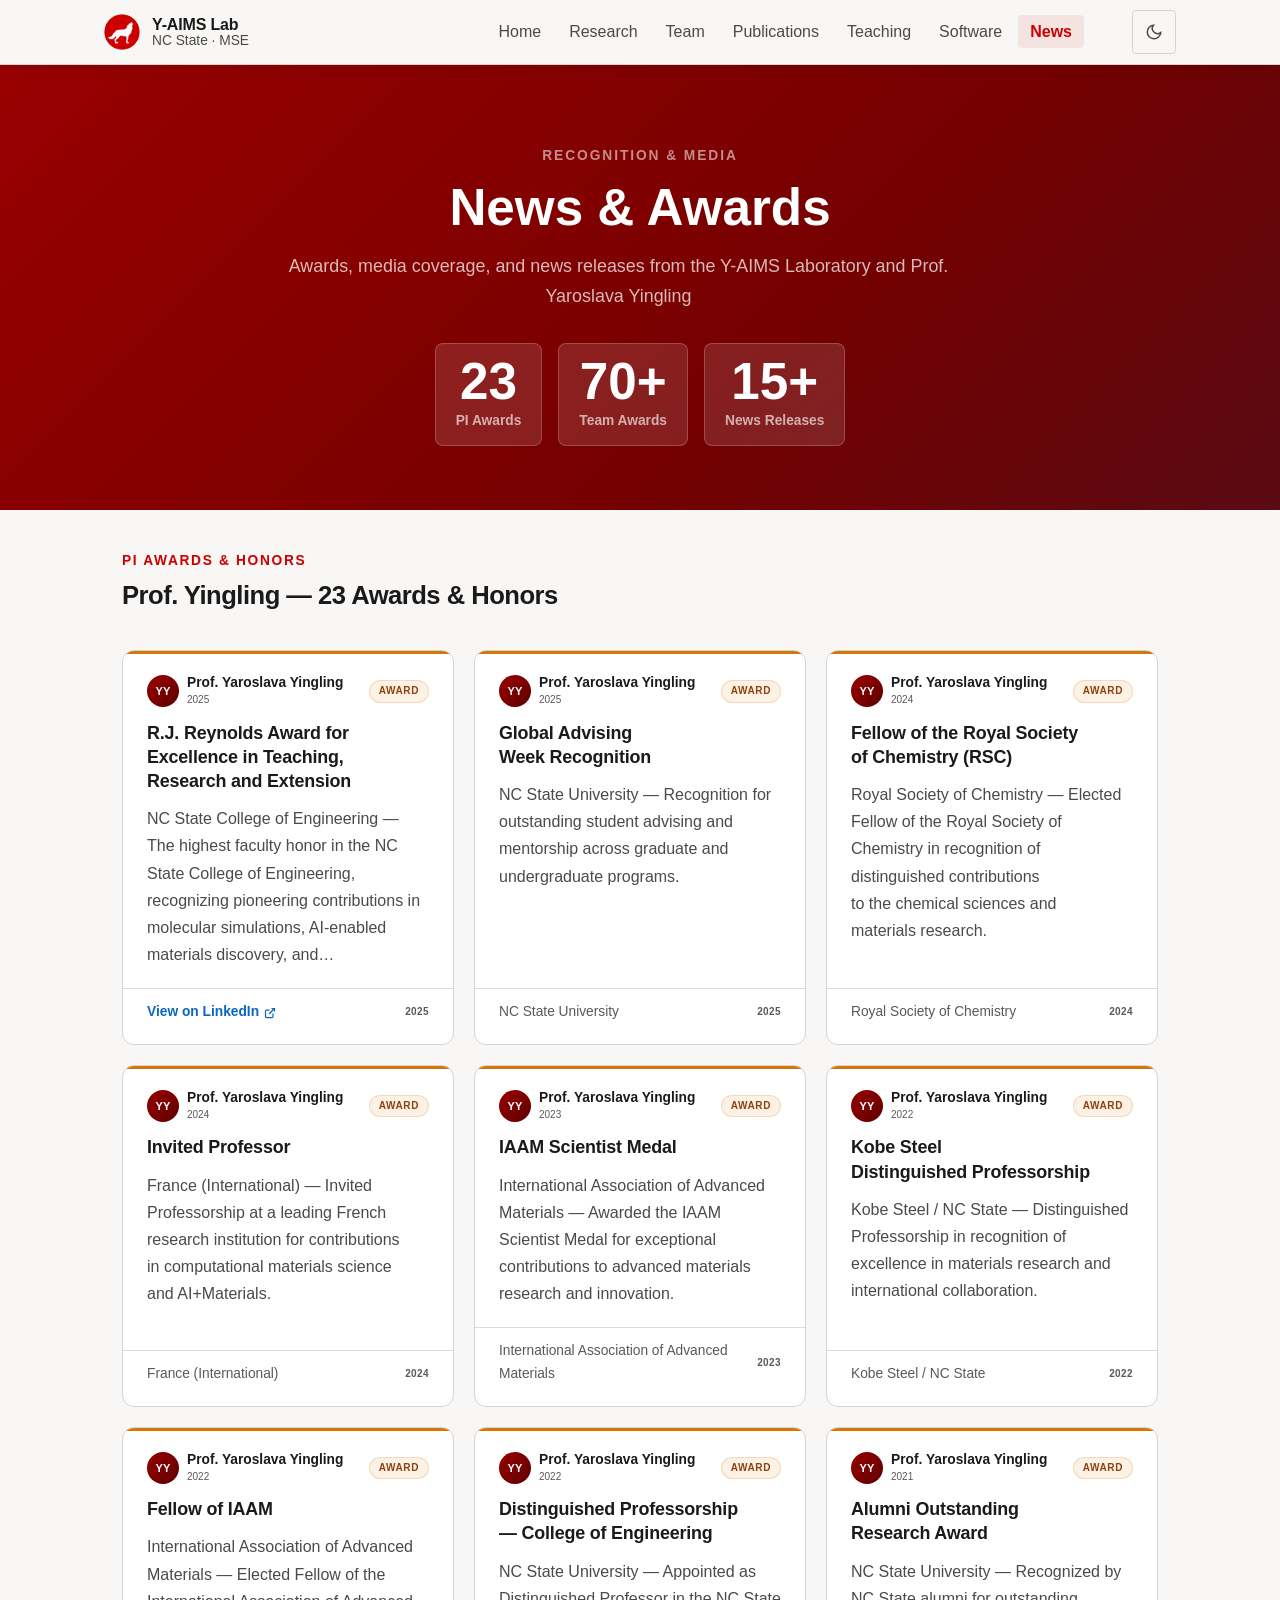
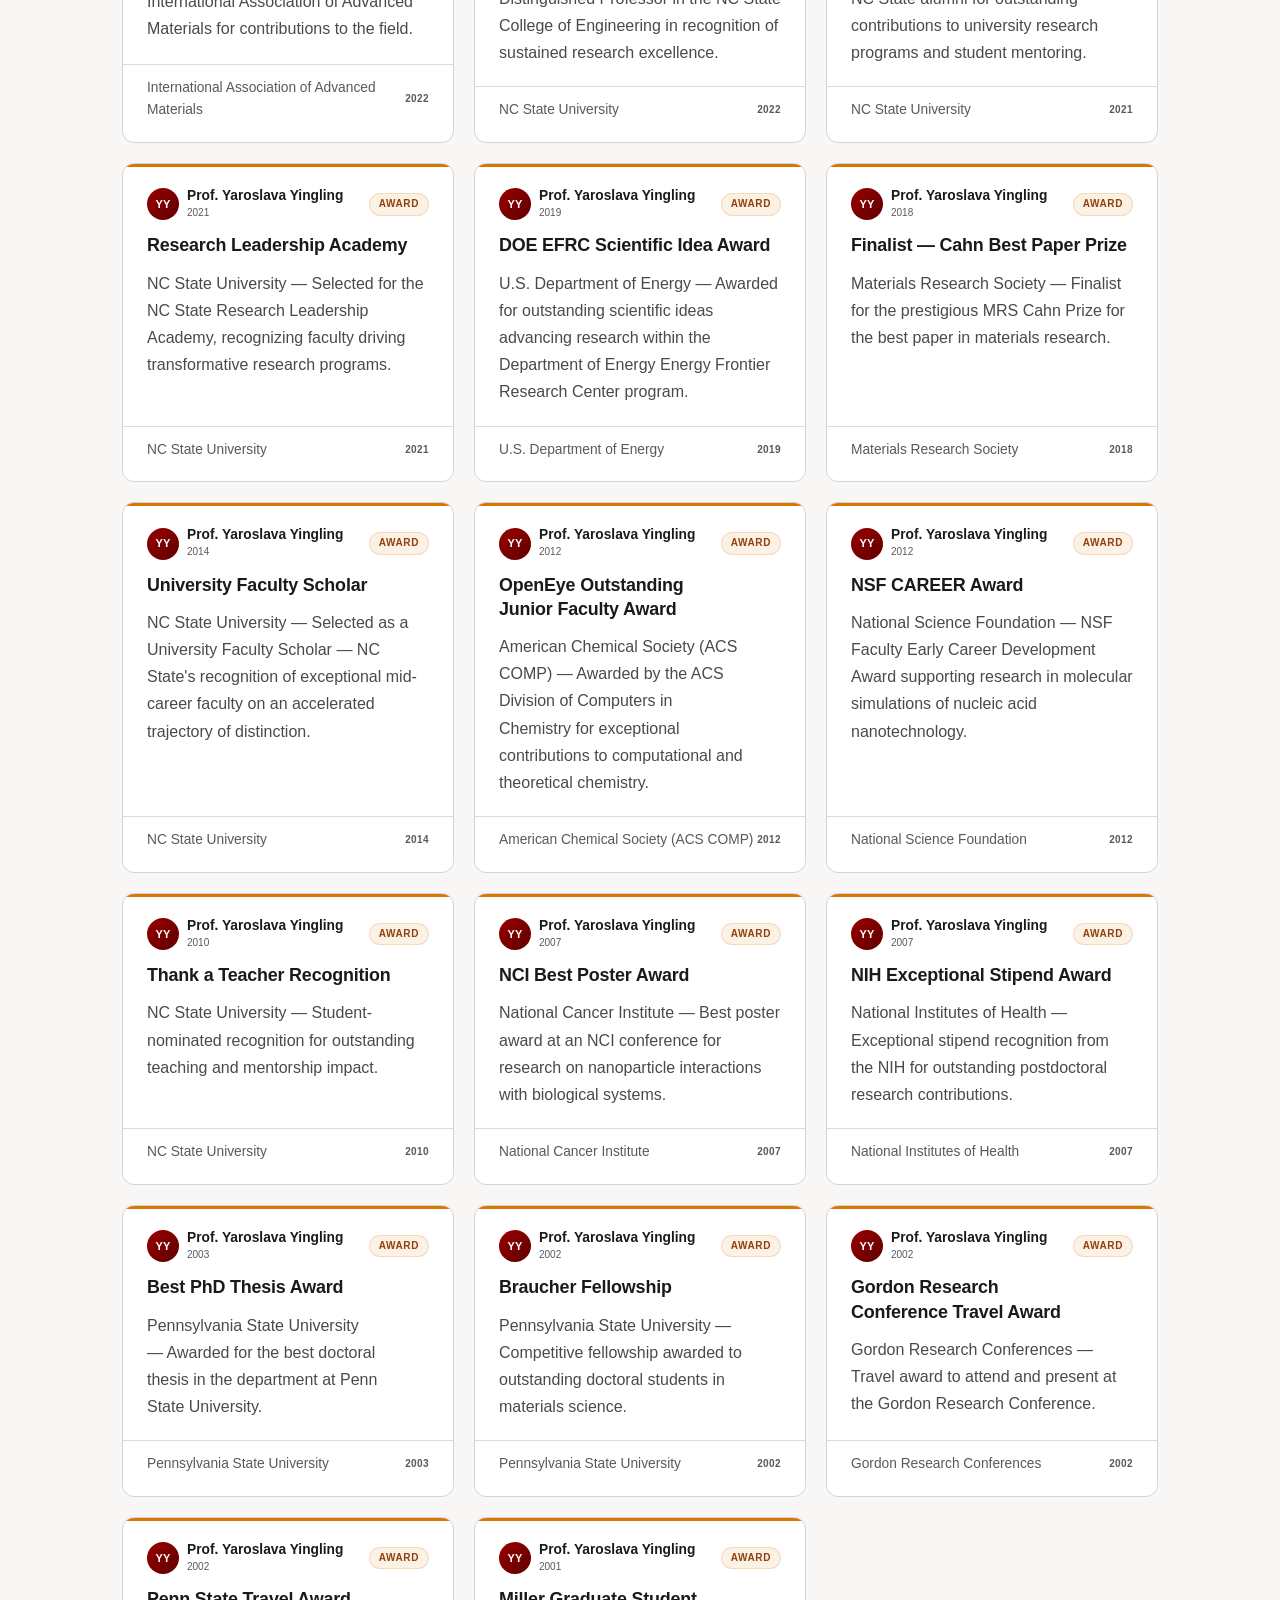
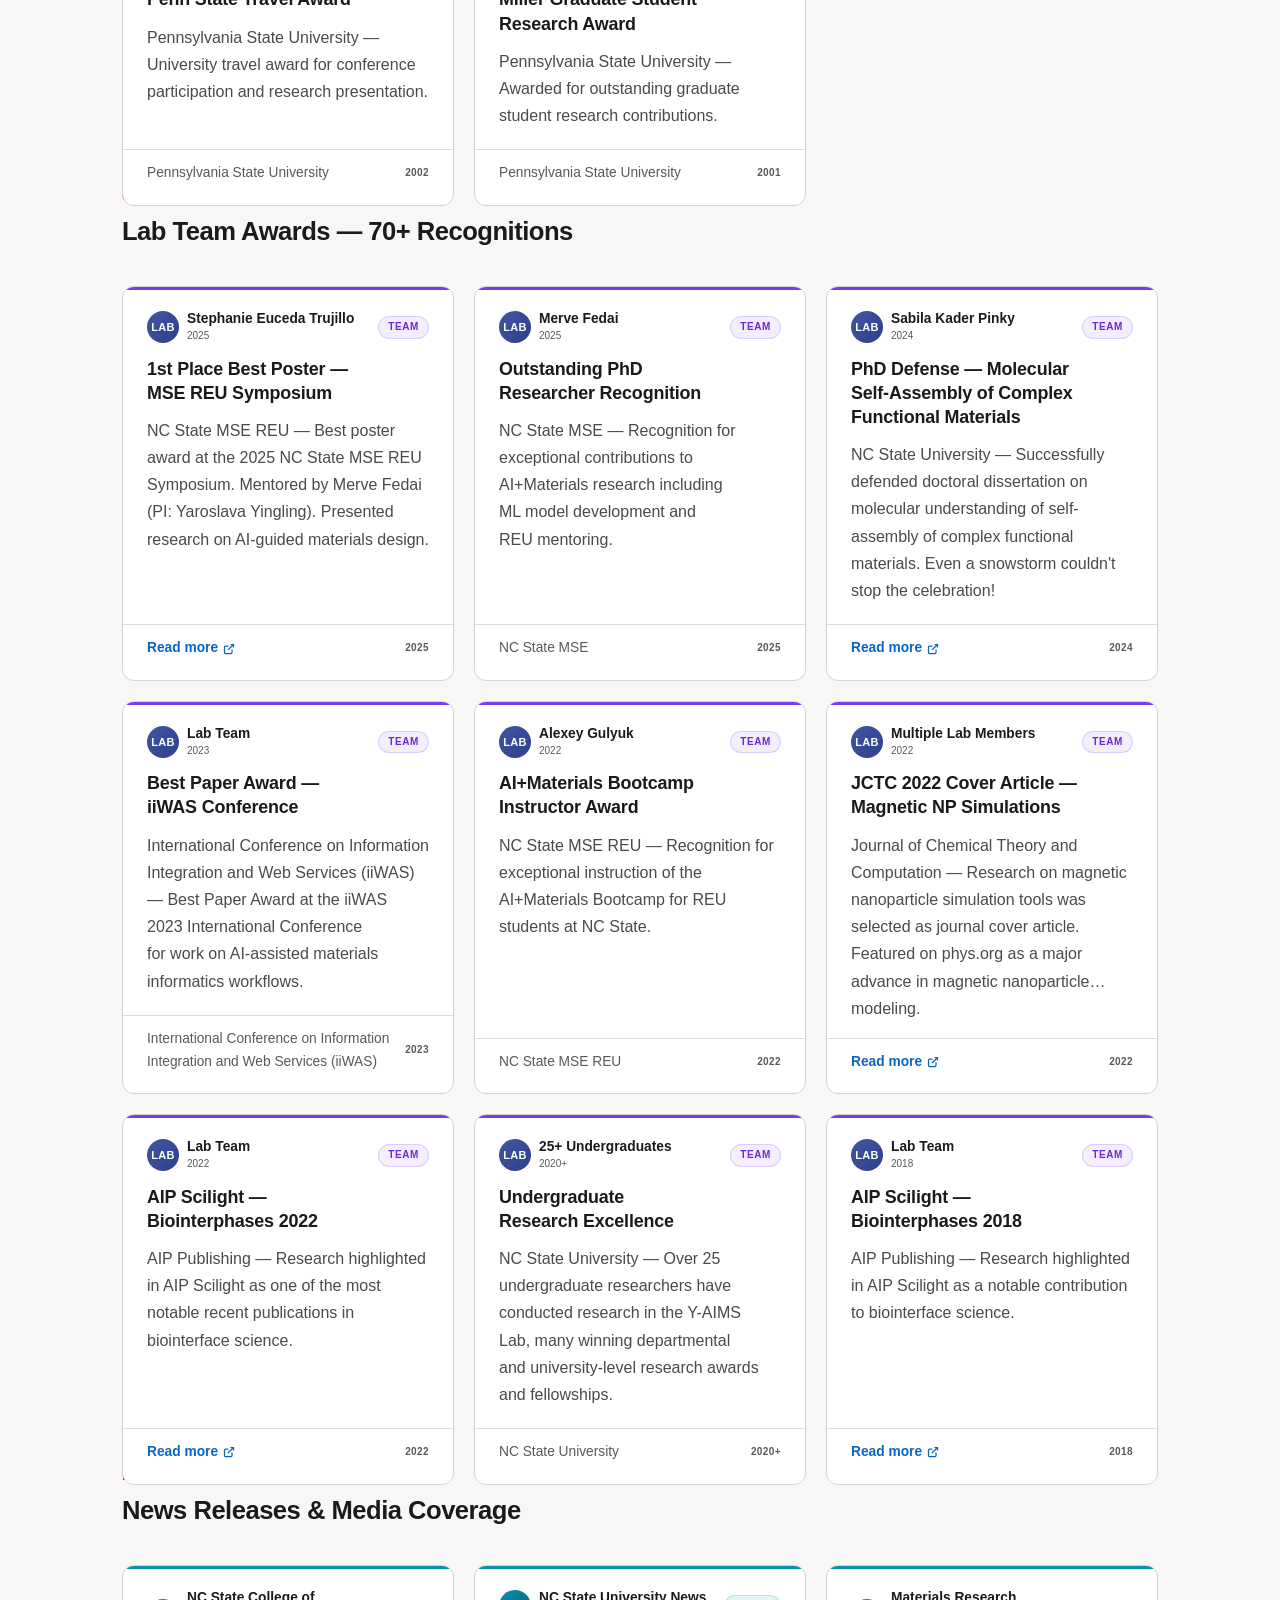
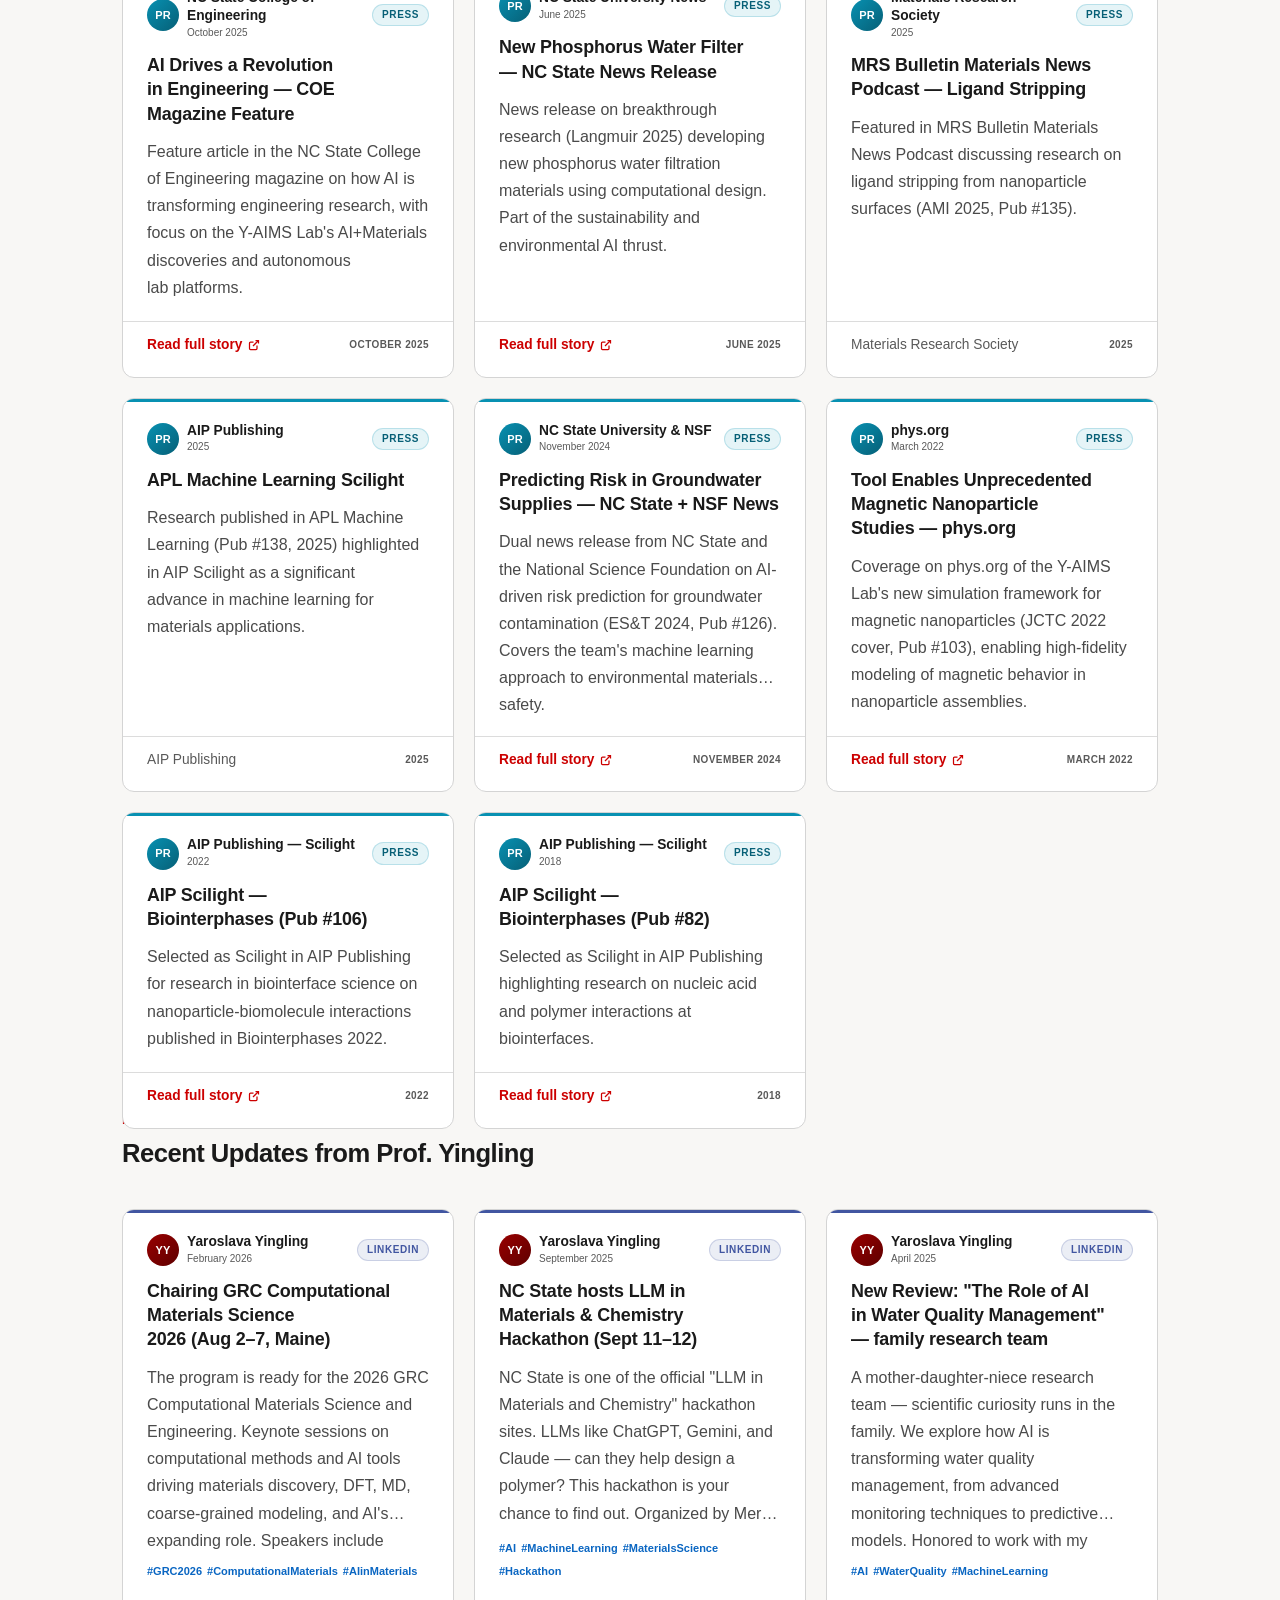
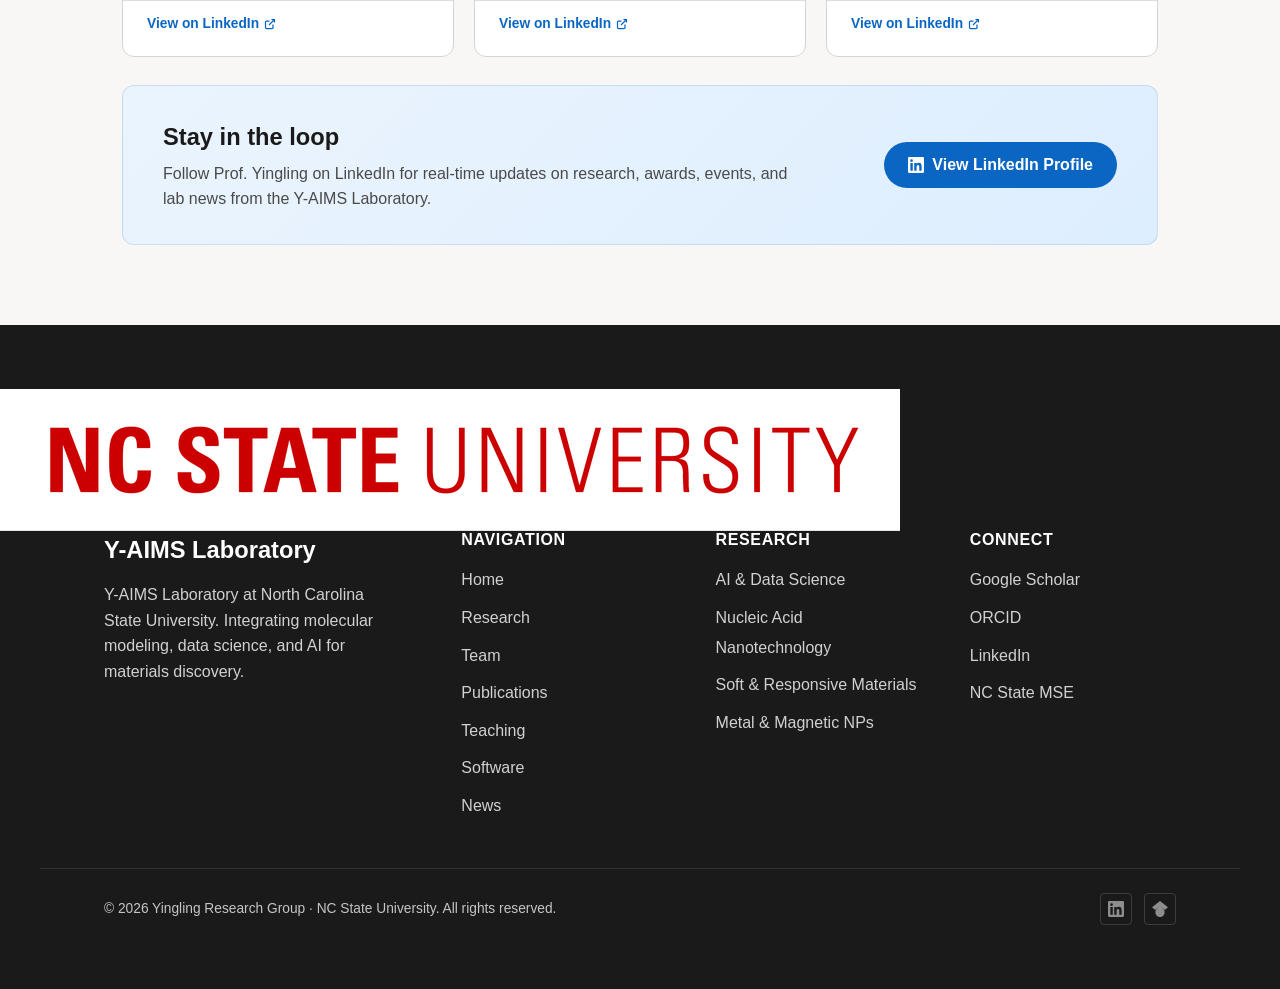
==== commit 8dd03172: "Add files via upload" ====
--- a/news.html
+++ b/news.html
@@ -3,8 +3,8 @@
 <head>
   <meta charset="UTF-8" />
   <meta name="viewport" content="width=device-width, initial-scale=1.0" />
-  <title>News & Updates — Y-AIMS Lab | NC State</title>
-  <meta name="description" content="Latest news and updates from Prof. Yaroslava Yingling and the Y-AIMS Laboratory at NC State University, pulled from LinkedIn." />
+  <title>News & Awards — Y-AIMS Lab | NC State</title>
+  <meta name="description" content="Awards, news releases, and media coverage from Prof. Yaroslava Yingling and the Y-AIMS Laboratory at NC State University." />
 
   <link rel="stylesheet" href="https://cdn.ncsu.edu/brand-assets/fonts-2-0/include.css" />
   <link rel="stylesheet" href="https://cdn.ncsu.edu/brand-assets/fonts-2-0/include-roboto.css" />
@@ -31,7 +31,7 @@
     .news-hero-inner {
       position: relative;
       z-index: 1;
-      max-width: 680px;
+      max-width: 760px;
       margin: 0 auto;
     }
     .news-hero-label {
@@ -56,68 +56,72 @@
       color: rgba(255,255,255,0.72);
       line-height: 1.65;
     }
-
-    /* ─── SOURCE BAR ─────────────────────────────────────────── */
-    .news-source-bar {
+    /* hero stats row */
+    .news-hero-stats {
+      display: flex;
+      justify-content: center;
+      gap: var(--space-4);
+      flex-wrap: wrap;
+      margin-top: var(--space-8);
+    }
+    .news-hero-stat {
+      background: rgba(255,255,255,0.12);
+      border: 1px solid rgba(255,255,255,0.2);
+      border-radius: 8px;
+      padding: var(--space-3) var(--space-5);
+      text-align: center;
+    }
+    .news-hero-stat-num {
+      font-family: var(--font-display);
+      font-size: var(--text-2xl);
+      font-weight: 800;
+      color: #fff;
+      line-height: 1;
+    }
+    .news-hero-stat-lbl {
+      font-size: var(--text-xs);
+      color: rgba(255,255,255,0.65);
+      margin-top: 3px;
+      font-weight: 600;
+    }
+
+    /* ─── FILTER TABS ────────────────────────────────────────── */
+    .news-filter-bar {
       background: var(--color-surface);
       border-bottom: 1px solid var(--color-border);
-      padding: var(--space-4) var(--space-8);
-    }
-    .news-source-bar-inner {
+      padding: var(--space-3) var(--space-8);
+      position: sticky;
+      top: 60px;
+      z-index: 50;
+    }
+    .news-filter-inner {
       max-width: 1100px;
       margin: 0 auto;
       display: flex;
+      gap: var(--space-2);
+      flex-wrap: wrap;
       align-items: center;
-      justify-content: space-between;
-      gap: var(--space-4);
-      flex-wrap: wrap;
-    }
-    .news-source-left {
-      display: flex;
-      align-items: center;
-      gap: var(--space-3);
-    }
-    .li-icon {
-      width: 32px;
-      height: 32px;
-      background: #0A66C2;
-      border-radius: 6px;
-      display: flex;
-      align-items: center;
-      justify-content: center;
-      flex-shrink: 0;
-      color: #fff;
-    }
-    .news-source-label {
-      font-size: var(--text-sm);
-      color: var(--color-text-muted);
-      line-height: 1.4;
-    }
-    .news-source-label strong {
-      display: block;
-      color: var(--color-text);
-      font-weight: 700;
-      font-size: var(--text-base);
-    }
-    .li-follow-btn {
-      display: inline-flex;
-      align-items: center;
-      gap: var(--space-2);
-      padding: 8px 18px;
-      background: #0A66C2;
-      color: #fff;
+    }
+    .filter-btn {
+      padding: 6px 16px;
       border-radius: 999px;
+      border: 1px solid var(--color-border);
+      background: transparent;
       font-family: var(--font-display);
       font-size: var(--text-sm);
-      font-weight: 700;
-      text-decoration: none;
-      transition: background 0.18s, transform 0.18s;
-      white-space: nowrap;
-      border: none;
-    }
-    .li-follow-btn:hover {
-      background: #004182;
-      transform: translateY(-1px);
+      font-weight: 600;
+      color: var(--color-text-muted);
+      cursor: pointer;
+      transition: background 0.15s, color 0.15s, border-color 0.15s;
+    }
+    .filter-btn:hover {
+      background: var(--color-bg-subtle);
+      color: var(--color-text);
+    }
+    .filter-btn.active {
+      background: var(--ncsu-red);
+      color: #fff;
+      border-color: var(--ncsu-red);
     }
 
     /* ─── FEED LAYOUT ────────────────────────────────────────── */
@@ -126,14 +130,31 @@
       margin: 0 auto;
       padding: var(--space-10) var(--space-8) var(--space-20);
     }
-
+    .news-section-label {
+      font-family: var(--font-display);
+      font-size: var(--text-xs);
+      font-weight: 700;
+      letter-spacing: 0.12em;
+      text-transform: uppercase;
+      color: var(--ncsu-red);
+      margin: var(--space-10) 0 var(--space-2);
+    }
+    .news-section-label:first-child { margin-top: 0; }
+    .news-section-title {
+      font-family: var(--font-display);
+      font-size: clamp(1.3rem, 2vw, 1.7rem);
+      font-weight: 700;
+      color: var(--color-text);
+      margin-bottom: var(--space-5);
+      letter-spacing: -0.02em;
+    }
     .news-feed {
       display: grid;
       grid-template-columns: repeat(auto-fill, minmax(320px, 1fr));
-      gap: var(--space-6);
-    }
-
-    /* ─── POST CARD ──────────────────────────────────────────── */
+      gap: var(--space-5);
+    }
+
+    /* ─── CARD ───────────────────────────────────────────────── */
     .li-card {
       background: var(--color-surface);
       border: 1px solid var(--color-border);
@@ -142,24 +163,19 @@
       display: flex;
       flex-direction: column;
       transition: box-shadow 0.2s, transform 0.2s;
-      position: relative;
     }
     .li-card:hover {
       box-shadow: var(--shadow-lg);
       transform: translateY(-3px);
     }
-
-    /* Category accent bar at top */
-    .li-card-bar {
-      height: 3px;
-      flex-shrink: 0;
-    }
+    .li-card-bar { height: 3px; flex-shrink: 0; }
     .bar-award       { background: #D97706; }
     .bar-publication { background: var(--ncsu-red); }
     .bar-event       { background: var(--ncsu-blue); }
     .bar-people      { background: #7C3AED; }
     .bar-education   { background: var(--ncsu-teal); }
     .bar-research    { background: var(--ncsu-green); }
+    .bar-media       { background: #0891B2; }
 
     .li-card-body {
       padding: var(--space-5) var(--space-6);
@@ -168,54 +184,31 @@
       flex: 1;
       gap: var(--space-3);
     }
-
-    /* Header row: author chip + date + category */
     .li-card-header {
       display: flex;
       align-items: center;
       justify-content: space-between;
       gap: var(--space-3);
     }
-    .li-author-chip {
-      display: flex;
-      align-items: center;
-      gap: var(--space-2);
-    }
+    .li-author-chip { display: flex; align-items: center; gap: var(--space-2); }
     .li-avatar {
-      width: 32px;
-      height: 32px;
-      border-radius: 50%;
+      width: 32px; height: 32px; border-radius: 50%;
       background: linear-gradient(135deg, var(--ncsu-red-dark), var(--ncsu-red-deepest));
-      display: flex;
-      align-items: center;
-      justify-content: center;
-      flex-shrink: 0;
-      font-family: var(--font-display);
-      font-size: 11px;
-      font-weight: 700;
-      color: #fff;
-      letter-spacing: 0.02em;
-    }
-    .li-author-name {
-      font-size: var(--text-xs);
-      font-weight: 700;
-      color: var(--color-text);
-      line-height: 1.3;
-    }
-    .li-author-date {
-      font-size: 10px;
-      color: var(--color-text-faint);
-    }
+      display: flex; align-items: center; justify-content: center; flex-shrink: 0;
+      font-family: var(--font-display); font-size: 11px; font-weight: 700; color: #fff; letter-spacing: 0.02em;
+    }
+    .li-avatar-group {
+      background: linear-gradient(135deg, #4156A1, #2d3f8a);
+    }
+    .li-avatar-media {
+      background: linear-gradient(135deg, #0891B2, #065f76);
+    }
+    .li-author-name { font-size: var(--text-xs); font-weight: 700; color: var(--color-text); line-height: 1.3; }
+    .li-author-date { font-size: 10px; color: var(--color-text-faint); }
     .li-cat-badge {
-      display: inline-block;
-      padding: 2px 9px;
-      border-radius: 999px;
-      font-size: 10px;
-      font-weight: 700;
-      letter-spacing: 0.06em;
-      text-transform: uppercase;
-      white-space: nowrap;
-      flex-shrink: 0;
+      display: inline-block; padding: 2px 9px; border-radius: 999px;
+      font-size: 10px; font-weight: 700; letter-spacing: 0.06em; text-transform: uppercase;
+      white-space: nowrap; flex-shrink: 0;
     }
     .cat-award       { background: rgba(217,119,6,0.1);   color: #92400E; border: 1px solid rgba(217,119,6,0.2); }
     .cat-publication { background: rgba(204,0,0,0.08);    color: var(--ncsu-red-dark); border: 1px solid rgba(204,0,0,0.18); }
@@ -223,6 +216,7 @@
     .cat-people      { background: rgba(124,58,237,0.09); color: #6D28D9; border: 1px solid rgba(124,58,237,0.18); }
     .cat-education   { background: rgba(0,132,115,0.09);  color: #006B5E; border: 1px solid rgba(0,132,115,0.18); }
     .cat-research    { background: rgba(111,125,28,0.1);  color: #4a5512; border: 1px solid rgba(111,125,28,0.2); }
+    .cat-media       { background: rgba(8,145,178,0.1);   color: #065f76; border: 1px solid rgba(8,145,178,0.2); }
 
     [data-theme='dark'] .cat-award       { background: rgba(217,119,6,0.18);  color: #FCD34D; border-color: rgba(217,119,6,0.3); }
     [data-theme='dark'] .cat-publication { background: rgba(255,51,51,0.12); color: #ff8888; border-color: rgba(255,51,51,0.25); }
@@ -230,8 +224,8 @@
     [data-theme='dark'] .cat-people      { background: rgba(124,58,237,0.16);color: #c4b5fd; border-color: rgba(124,58,237,0.28); }
     [data-theme='dark'] .cat-education   { background: rgba(0,132,115,0.16); color: #4cc9b8; border-color: rgba(0,132,115,0.28); }
     [data-theme='dark'] .cat-research    { background: rgba(111,125,28,0.18);color: #b8cc50; border-color: rgba(111,125,28,0.3); }
-
-    /* Post content */
+    [data-theme='dark'] .cat-media       { background: rgba(8,145,178,0.18); color: #67e8f9; border-color: rgba(8,145,178,0.3); }
+
     .li-card-title {
       font-family: var(--font-display);
       font-size: var(--text-base);
@@ -245,62 +239,30 @@
       color: var(--color-text-muted);
       line-height: 1.7;
       flex: 1;
-      /* clamp to ~5 lines */
       display: -webkit-box;
       -webkit-line-clamp: 6;
       -webkit-box-orient: vertical;
       overflow: hidden;
     }
-
-    /* Hashtags */
-    .li-hashtags {
-      display: flex;
-      flex-wrap: wrap;
-      gap: 5px;
-    }
-    .li-hashtag {
-      font-size: 11px;
-      font-weight: 600;
-      color: #0A66C2;
-      text-decoration: none;
-      transition: color 0.15s;
-    }
+    .li-hashtags { display: flex; flex-wrap: wrap; gap: 5px; }
+    .li-hashtag { font-size: 11px; font-weight: 600; color: #0A66C2; text-decoration: none; transition: color 0.15s; }
     [data-theme='dark'] .li-hashtag { color: #60a5fa; }
     .li-hashtag:hover { text-decoration: underline; }
 
-    /* Footer: LinkedIn link */
     .li-card-footer {
-      display: flex;
-      align-items: center;
-      justify-content: space-between;
+      display: flex; align-items: center; justify-content: space-between;
       padding: var(--space-3) var(--space-6) var(--space-5);
-      border-top: 1px solid var(--color-divider);
-      margin-top: auto;
+      border-top: 1px solid var(--color-divider); margin-top: auto;
     }
     .li-view-link {
-      display: inline-flex;
-      align-items: center;
-      gap: 5px;
-      font-size: var(--text-xs);
-      font-weight: 700;
-      color: #0A66C2;
-      text-decoration: none;
-      transition: color 0.15s, gap 0.15s;
+      display: inline-flex; align-items: center; gap: 5px;
+      font-size: var(--text-xs); font-weight: 700; color: #0A66C2;
+      text-decoration: none; transition: color 0.15s, gap 0.15s;
       font-family: var(--font-display);
     }
+    .li-view-link.red-link { color: var(--ncsu-red); }
     [data-theme='dark'] .li-view-link { color: #60a5fa; }
     .li-view-link:hover { gap: 8px; }
-    .li-logo-small {
-      display: flex;
-      align-items: center;
-      gap: 4px;
-      font-size: 10px;
-      font-weight: 700;
-      color: var(--color-text-faint);
-      letter-spacing: 0.04em;
-      text-transform: uppercase;
-    }
-    .li-logo-small svg { opacity: 0.45; }
 
     /* ─── FOLLOW CTA ─────────────────────────────────────────── */
     .news-cta {
@@ -309,34 +271,28 @@
       border: 1px solid rgba(10,102,194,0.15);
       border-radius: 12px;
       padding: var(--space-8) var(--space-10);
-      display: flex;
-      align-items: center;
-      justify-content: space-between;
-      gap: var(--space-6);
-      flex-wrap: wrap;
-    }
-    [data-theme='dark'] .news-cta {
-      background: rgba(10,102,194,0.08);
-      border-color: rgba(10,102,194,0.2);
-    }
+      display: flex; align-items: center; justify-content: space-between;
+      gap: var(--space-6); flex-wrap: wrap;
+    }
+    [data-theme='dark'] .news-cta { background: rgba(10,102,194,0.08); border-color: rgba(10,102,194,0.2); }
     .news-cta-text strong {
-      display: block;
-      font-family: var(--font-display);
-      font-size: var(--text-lg);
-      font-weight: 700;
-      color: var(--color-text);
-      margin-bottom: var(--space-1);
-    }
-    .news-cta-text p {
-      font-size: var(--text-sm);
-      color: var(--color-text-muted);
-      line-height: 1.6;
-    }
+      display: block; font-family: var(--font-display); font-size: var(--text-lg);
+      font-weight: 700; color: var(--color-text); margin-bottom: var(--space-1);
+    }
+    .news-cta-text p { font-size: var(--text-sm); color: var(--color-text-muted); line-height: 1.6; }
+    .li-follow-btn {
+      display: inline-flex; align-items: center; gap: var(--space-2);
+      padding: 8px 18px; background: #0A66C2; color: #fff; border-radius: 999px;
+      font-family: var(--font-display); font-size: var(--text-sm); font-weight: 700;
+      text-decoration: none; transition: background 0.18s, transform 0.18s;
+      white-space: nowrap; border: none; cursor: pointer;
+    }
+    .li-follow-btn:hover { background: #004182; transform: translateY(-1px); }
 
     /* ─── RESPONSIVE ─────────────────────────────────────────── */
     @media (max-width: 768px) {
       .news-main { padding: var(--space-8) var(--space-4) var(--space-16); }
-      .news-source-bar { padding: var(--space-4); }
+      .news-filter-bar { padding: var(--space-3) var(--space-4); top: 56px; }
       .news-cta { flex-direction: column; }
     }
     @media (max-width: 480px) {
@@ -363,8 +319,8 @@
       <li><a href="research.html">Research</a></li>
       <li><a href="team.html">Team</a></li>
       <li><a href="publications.html">Publications</a></li>
-        <li><a href="teaching.html">Teaching</a></li>
-        <li><a href="software.html">Software</a></li>
+      <li><a href="teaching.html">Teaching</a></li>
+      <li><a href="software.html">Software</a></li>
       <li><a href="news.html" class="active" aria-current="page">News</a></li>
     </ul>
     <div class="nav-actions">
@@ -391,36 +347,48 @@
 <!-- HERO -->
 <header class="news-hero">
   <div class="news-hero-inner">
-    <div class="news-hero-label" aria-hidden="true">Updates</div>
-    <h1 class="news-hero-title">News &amp; Updates</h1>
-    <p class="news-hero-sub">Latest from the Y-AIMS Laboratory — posts from Prof. Yingling's LinkedIn</p>
+    <div class="news-hero-label" aria-hidden="true">Recognition &amp; Media</div>
+    <h1 class="news-hero-title">News &amp; Awards</h1>
+    <p class="news-hero-sub">Awards, media coverage, and news releases from the Y-AIMS Laboratory and Prof. Yaroslava Yingling</p>
+    <div class="news-hero-stats">
+      <div class="news-hero-stat">
+        <div class="news-hero-stat-num">23</div>
+        <div class="news-hero-stat-lbl">PI Awards</div>
+      </div>
+      <div class="news-hero-stat">
+        <div class="news-hero-stat-num">70+</div>
+        <div class="news-hero-stat-lbl">Team Awards</div>
+      </div>
+      <div class="news-hero-stat">
+        <div class="news-hero-stat-num">15+</div>
+        <div class="news-hero-stat-lbl">News Releases</div>
+      </div>
+    </div>
   </div>
 </header>
 
-<!-- SOURCE BAR -->
-<div class="news-source-bar">
-  <div class="news-source-bar-inner">
-    <div class="news-source-left">
-      <div class="li-icon" aria-hidden="true">
-        <svg width="18" height="18" viewBox="0 0 24 24" fill="currentColor"><path d="M20.447 20.452h-3.554v-5.569c0-1.328-.027-3.037-1.852-3.037-1.853 0-2.136 1.445-2.136 2.939v5.667H9.351V9h3.414v1.561h.046c.477-.9 1.637-1.85 3.37-1.85 3.601 0 4.267 2.37 4.267 5.455v6.286zM5.337 7.433a2.062 2.062 0 0 1-2.063-2.065 2.064 2.064 0 1 1 2.063 2.065zm1.782 13.019H3.555V9h3.564v11.452zM22.225 0H1.771C.792 0 0 .774 0 1.729v20.542C0 23.227.792 24 1.771 24h20.451C23.2 24 24 23.227 24 22.271V1.729C24 .774 23.2 0 22.222 0h.003z"/></svg>
-      </div>
-      <div class="news-source-label">
-        <strong>Prof. Yaroslava Yingling</strong>
-        Posts sourced from LinkedIn · Updated manually
-      </div>
-    </div>
-    <a href="https://www.linkedin.com/in/yaroslava-yingling" target="_blank" rel="noopener" class="li-follow-btn">
-      <svg width="14" height="14" viewBox="0 0 24 24" fill="currentColor"><path d="M20.447 20.452h-3.554v-5.569c0-1.328-.027-3.037-1.852-3.037-1.853 0-2.136 1.445-2.136 2.939v5.667H9.351V9h3.414v1.561h.046c.477-.9 1.637-1.85 3.37-1.85 3.601 0 4.267 2.37 4.267 5.455v6.286zM5.337 7.433a2.062 2.062 0 0 1-2.063-2.065 2.064 2.064 0 1 1 2.063 2.065zm1.782 13.019H3.555V9h3.564v11.452zM22.225 0H1.771C.792 0 0 .774 0 1.729v20.542C0 23.227.792 24 1.771 24h20.451C23.2 24 24 23.227 24 22.271V1.729C24 .774 23.2 0 22.222 0h.003z"/></svg>
-      Follow on LinkedIn
-    </a>
-  </div>
-</div>
-
-<!-- FEED -->
+<!-- MAIN -->
 <main id="main-content" tabindex="-1" class="news-main">
-  <div class="news-feed" id="newsFeed" data-rss-url="">
-    <!-- Posts rendered by JS from POSTS data below -->
-  </div>
+
+  <!-- PI AWARDS -->
+  <div class="news-section-label">PI Awards &amp; Honors</div>
+  <h2 class="news-section-title">Prof. Yingling — 23 Awards &amp; Honors</h2>
+  <div class="news-feed" id="newsFeedPI"></div>
+
+  <!-- GROUP AWARDS -->
+  <div class="news-section-label" style="margin-top:var(--space-14)">Group Member Awards</div>
+  <h2 class="news-section-title">Lab Team Awards — 70+ Recognitions</h2>
+  <div class="news-feed" id="newsFeedGroup"></div>
+
+  <!-- NEWS RELEASES -->
+  <div class="news-section-label" style="margin-top:var(--space-14)">Media &amp; Press</div>
+  <h2 class="news-section-title">News Releases &amp; Media Coverage</h2>
+  <div class="news-feed" id="newsFeedMedia"></div>
+
+  <!-- RECENT LINKEDIN POSTS -->
+  <div class="news-section-label" style="margin-top:var(--space-14)">LinkedIn</div>
+  <h2 class="news-section-title">Recent Updates from Prof. Yingling</h2>
+  <div class="news-feed" id="newsFeedLinkedIn"></div>
 
   <!-- Follow CTA -->
   <div class="news-cta">
@@ -463,9 +431,10 @@
     <div class="footer-col">
       <h4>Research</h4>
       <ul role="list">
-        <li><a href="research.html#biomimetic">Biomimetic Materials</a></li>
-        <li><a href="research.html#nanomaterials">Nanomaterials</a></li>
         <li><a href="research.html#ai">AI &amp; Data Science</a></li>
+        <li><a href="research.html#nucleic">Nucleic Acid Nanotechnology</a></li>
+        <li><a href="research.html#soft">Soft &amp; Responsive Materials</a></li>
+        <li><a href="research.html#np">Metal &amp; Magnetic NPs</a></li>
       </ul>
     </div>
     <div class="footer-col">
@@ -493,139 +462,163 @@
 
 <script src="js/main.js"></script>
 <script>
-/* ── LINKEDIN POSTS DATA ─────────────────────────────────────
-   Sourced from Prof. Yingling's LinkedIn profile (April 2026).
-   To update: add new entries at the top of this array.
-   ─────────────────────────────────────────────────────────── */
-const POSTS = [
-  {
-    date: 'February 2026',
-    cat: 'event',
-    catLabel: 'Conference',
-    barCls: 'bar-event',
-    catCls: 'cat-event',
-    title: 'Chairing GRC Computational Materials Science 2026 (Aug 2–7, Maine)',
-    excerpt: 'We worked hard, and the program is now ready for the 2026 GRC Computational Materials Science and Engineering (August 2–7, Jordan Hotel at Sunday River, Newry, Maine). Expect keynote sessions on computational methods and AI tools driving materials discovery, talks spanning DFT, MD, coarse-grained modeling, multiscale simulations, and a special focus on AI\'s expanding role in predictive modeling. Speakers include Berend Smit, Anna Balazs, Rampi Ramprasad, Heather Kulik, Markus Buehler, and many more.',
-    tags: ['#GRC2026', '#ComputationalMaterials', '#AIinMaterials'],
-    url: 'https://www.linkedin.com/posts/yaroslava-yingling_grc2026-grc2026-computationalmaterials-activity-7425020197507563520-ir1x'
-  },
-  {
-    date: 'November 2025',
-    cat: 'award',
-    catLabel: 'Award',
-    barCls: 'bar-award',
-    catCls: 'cat-award',
-    title: 'Prof. Yingling receives 2025 R.J. Reynolds Award — NC State\'s highest faculty honor',
-    excerpt: 'Incredibly thankful for this recognition. I could not have achieved this without the dedication of my research team, my collaborators, and the support of my family. Congratulations to Professor Yaroslava Yingling on receiving the 2025 R.J. Reynolds Tobacco Company Award for Excellence in Teaching, Research and Extension — the highest faculty honor in the NC State College of Engineering. Her pioneering contributions in molecular simulations, AI-enabled materials discovery, and interdisciplinary science have advanced the field in profound ways.',
-    tags: ['#NCState', '#FacultyAward', '#MaterialsScience'],
-    url: 'https://www.linkedin.com/posts/yaroslava-yingling_i-am-incredibly-thankful-for-this-recognition-activity-7396671391502135296-XpXZ'
-  },
-  {
-    date: 'September 2025',
-    cat: 'education',
-    catLabel: 'Education',
-    barCls: 'bar-education',
-    catCls: 'cat-education',
-    title: 'NC State hosts LLM in Materials & Chemistry hackathon (Sept 11–12)',
-    excerpt: 'NC State is one of the official "LLM in Materials and Chemistry" hackathon sites — and we want you on a team. LLMs like ChatGPT, Gemini, and Claude are powerful AI tools — but can they help design a polymer? Or summarize a decade of materials data in 30 seconds? This hackathon is your chance to find out. No AI or coding experience needed. We\'re building interdisciplinary teams with clearly defined challenges. Organized by Merve Fedai, Christina Bayard, Sabila Kader Pinky, and Deepak Sai Pendyala.',
-    tags: ['#AI', '#MachineLearning', '#MaterialsScience', '#Hackathon'],
-    url: 'https://www.linkedin.com/posts/yaroslava-yingling_nc-state-is-one-of-the-official-llm-in-materials-activity-7370633132607188992-TGkR'
-  },
-  {
-    date: 'August 2025',
-    cat: 'education',
-    catLabel: 'Education',
-    barCls: 'bar-education',
-    catCls: 'cat-education',
-    title: 'REU 2025 Symposium — Y-AIMS Lab student wins 1st Place Best Poster',
-    excerpt: 'NC State MSE REU 2025 symposium capped off an exciting summer of research in materials, synthesis, characterization, theory, simulations, AI, and machine learning! 🥇 1st Place Best Poster (MSE REU): Stephanie Euceda Trujillo, mentored by Merve Fedai (PI: Yaroslava Yingling). Congratulations to all REU participants and heartfelt thanks to the mentors, PIs, organizer Hillary Stone, and AI+Materials bootcamp instructor Alexey Gulyuk.',
-    tags: ['#REU', '#UndergraduateResearch', '#NSFREU', '#NCState', '#YinglingLab'],
-    url: 'https://www.linkedin.com/posts/yaroslava-yingling_reu-materialsscience-ai-activity-7357064475994144768-MRnp'
-  },
-  {
-    date: 'April 2025',
-    cat: 'publication',
-    catLabel: 'Publication',
-    barCls: 'bar-publication',
-    catCls: 'cat-publication',
-    title: 'New review: "The Role of AI in Water Quality Management" — a family research team',
-    excerpt: 'Our latest review paper is officially out! And here\'s the twist: it was written by a mother-daughter-niece research team — scientific curiosity runs in the family. We explore how AI is transforming water quality management, from advanced monitoring techniques to predictive models. Honored to have worked alongside my daughter Natalie Yingling (Oceanographer) and my niece Maria Petrova (Environmental Engineer). If you\'re into AI, water science, or multi-generational research teams, give it a read!',
-    tags: ['#AI', '#WaterQuality', '#MachineLearning'],
-    url: 'https://www.linkedin.com/posts/yaroslava-yingling_the-role-of-ai-in-water-quality-management-activity-7303545268115828737-J_c4'
-  },
-  {
-    date: 'February 2025',
-    cat: 'people',
-    catLabel: 'People',
-    barCls: 'bar-people',
-    catCls: 'cat-people',
-    title: 'Dr. Sabila Kader Pinky defends PhD — not even a snowstorm could stop her',
-    excerpt: 'Congratulations to Dr. Sabila Kader Pinky for successfully defending her PhD thesis on "Molecular Understanding of the Self-Assembly of Complex Functional Materials!" Not even a snowstorm shutting down the university could stop her! To celebrate, we\'re considering constructing a "micellar complex functional snowman." Congratulations, Dr. Pinky! Welcome to the club!',
-    tags: ['#YinglingResearchGroup', '#NCState', '#PhD'],
-    url: 'https://www.linkedin.com/posts/yaroslava-yingling_yinglingresearchgroup-ncstate-phd-activity-7298096622691864578-R8Ls'
-  }
+/* ── PI AWARDS DATA ──────────────────────────────────────────── */
+const PI_AWARDS = [
+  { year: '2025', title: 'R.J. Reynolds Award for Excellence in Teaching, Research and Extension', org: 'NC State College of Engineering', desc: 'The highest faculty honor in the NC State College of Engineering, recognizing pioneering contributions in molecular simulations, AI-enabled materials discovery, and interdisciplinary science.', url: 'https://www.linkedin.com/posts/yaroslava-yingling_i-am-incredibly-thankful-for-this-recognition-activity-7396671391502135296-XpXZ' },
+  { year: '2025', title: 'Global Advising Week Recognition', org: 'NC State University', desc: 'Recognition for outstanding student advising and mentorship across graduate and undergraduate programs.', url: '' },
+  { year: '2024', title: 'Fellow of the Royal Society of Chemistry (RSC)', org: 'Royal Society of Chemistry', desc: 'Elected Fellow of the Royal Society of Chemistry in recognition of distinguished contributions to the chemical sciences and materials research.', url: '' },
+  { year: '2024', title: 'Invited Professor', org: 'France (International)', desc: 'Invited Professorship at a leading French research institution for contributions in computational materials science and AI+Materials.', url: '' },
+  { year: '2023', title: 'IAAM Scientist Medal', org: 'International Association of Advanced Materials', desc: 'Awarded the IAAM Scientist Medal for exceptional contributions to advanced materials research and innovation.', url: '' },
+  { year: '2022', title: 'Kobe Steel Distinguished Professorship', org: 'Kobe Steel / NC State', desc: 'Distinguished Professorship in recognition of excellence in materials research and international collaboration.', url: '' },
+  { year: '2022', title: 'Fellow of IAAM', org: 'International Association of Advanced Materials', desc: 'Elected Fellow of the International Association of Advanced Materials for contributions to the field.', url: '' },
+  { year: '2022', title: 'Distinguished Professorship — College of Engineering', org: 'NC State University', desc: 'Appointed as Distinguished Professor in the NC State College of Engineering in recognition of sustained research excellence.', url: '' },
+  { year: '2021', title: 'Alumni Outstanding Research Award', org: 'NC State University', desc: 'Recognized by NC State alumni for outstanding contributions to university research programs and student mentoring.', url: '' },
+  { year: '2021', title: 'Research Leadership Academy', org: 'NC State University', desc: 'Selected for the NC State Research Leadership Academy, recognizing faculty driving transformative research programs.', url: '' },
+  { year: '2019', title: 'DOE EFRC Scientific Idea Award', org: 'U.S. Department of Energy', desc: 'Awarded for outstanding scientific ideas advancing research within the Department of Energy Energy Frontier Research Center program.', url: '' },
+  { year: '2018', title: 'Finalist — Cahn Best Paper Prize', org: 'Materials Research Society', desc: 'Finalist for the prestigious MRS Cahn Prize for the best paper in materials research.', url: '' },
+  { year: '2014', title: 'University Faculty Scholar', org: 'NC State University', desc: 'Selected as a University Faculty Scholar — NC State\'s recognition of exceptional mid-career faculty on an accelerated trajectory of distinction.', url: '' },
+  { year: '2012', title: 'OpenEye Outstanding Junior Faculty Award', org: 'American Chemical Society (ACS COMP)', desc: 'Awarded by the ACS Division of Computers in Chemistry for exceptional contributions to computational and theoretical chemistry.', url: '' },
+  { year: '2012', title: 'NSF CAREER Award', org: 'National Science Foundation', desc: 'NSF Faculty Early Career Development Award supporting research in molecular simulations of nucleic acid nanotechnology.', url: '' },
+  { year: '2010', title: 'Thank a Teacher Recognition', org: 'NC State University', desc: 'Student-nominated recognition for outstanding teaching and mentorship impact.', url: '' },
+  { year: '2007', title: 'NCI Best Poster Award', org: 'National Cancer Institute', desc: 'Best poster award at an NCI conference for research on nanoparticle interactions with biological systems.', url: '' },
+  { year: '2007', title: 'NIH Exceptional Stipend Award', org: 'National Institutes of Health', desc: 'Exceptional stipend recognition from the NIH for outstanding postdoctoral research contributions.', url: '' },
+  { year: '2003', title: 'Best PhD Thesis Award', org: 'Pennsylvania State University', desc: 'Awarded for the best doctoral thesis in the department at Penn State University.', url: '' },
+  { year: '2002', title: 'Braucher Fellowship', org: 'Pennsylvania State University', desc: 'Competitive fellowship awarded to outstanding doctoral students in materials science.', url: '' },
+  { year: '2002', title: 'Gordon Research Conference Travel Award', org: 'Gordon Research Conferences', desc: 'Travel award to attend and present at the Gordon Research Conference.', url: '' },
+  { year: '2002', title: 'Penn State Travel Award', org: 'Pennsylvania State University', desc: 'University travel award for conference participation and research presentation.', url: '' },
+  { year: '2001', title: 'Miller Graduate Student Research Award', org: 'Pennsylvania State University', desc: 'Awarded for outstanding graduate student research contributions.', url: '' },
 ];
 
-/* ── RSS FEED AUTO-LOADER ─────────────────────────────────────
-   If the news feed div has a non-empty data-rss-url attribute,
-   posts are fetched from that RSS feed (e.g. from RSS.app for LinkedIn).
-   Otherwise falls back to the hardcoded POSTS array below.
-   
-   To enable: set data-rss-url on <div id="newsFeed"> to your RSS feed URL.
-   RSS.app setup: https://rss.app  →  LinkedIn profile feed → copy RSS URL
-   ─────────────────────────────────────────────────────────── */
-
-/* Category detection from RSS item text */
-function detectCat(title, content) {
-  const text = (title + ' ' + content).toLowerCase();
-  if (/award|honor|recogni|prize/.test(text))     return {cat:'award',    catLabel:'Award',       barCls:'bar-award',       catCls:'cat-award'};
-  if (/publish|paper|journal|article|review/.test(text)) return {cat:'publication',catLabel:'Publication', barCls:'bar-publication', catCls:'cat-publication'};
-  if (/conference|workshop|hackathon|grc|event/.test(text)) return {cat:'event',    catLabel:'Conference',  barCls:'bar-event',       catCls:'cat-event'};
-  if (/student|phd|graduat|reu|intern|postdoc/.test(text)) return {cat:'people',   catLabel:'People',      barCls:'bar-people',      catCls:'cat-people'};
-  if (/teach|course|class|educat/.test(text))     return {cat:'education', catLabel:'Education',   barCls:'bar-education',   catCls:'cat-education'};
-  return {cat:'news', catLabel:'News', barCls:'bar-news', catCls:'cat-news'};
+/* ── GROUP MEMBER AWARDS DATA ────────────────────────────────── */
+const GROUP_AWARDS = [
+  { year: '2025', member: 'Stephanie Euceda Trujillo', title: '1st Place Best Poster — MSE REU Symposium', org: 'NC State MSE REU', desc: 'Best poster award at the 2025 NC State MSE REU Symposium. Mentored by Merve Fedai (PI: Yaroslava Yingling). Presented research on AI-guided materials design.', url: 'https://www.linkedin.com/posts/yaroslava-yingling_reu-materialsscience-ai-activity-7357064475994144768-MRnp' },
+  { year: '2025', member: 'Merve Fedai', title: 'Outstanding PhD Researcher Recognition', org: 'NC State MSE', desc: 'Recognition for exceptional contributions to AI+Materials research including ML model development and REU mentoring.', url: '' },
+  { year: '2024', member: 'Sabila Kader Pinky', title: 'PhD Defense — Molecular Self-Assembly of Complex Functional Materials', org: 'NC State University', desc: 'Successfully defended doctoral dissertation on molecular understanding of self-assembly of complex functional materials. Even a snowstorm couldn\'t stop the celebration!', url: 'https://www.linkedin.com/posts/yaroslava-yingling_yinglingresearchgroup-ncstate-phd-activity-7298096622691864578-R8Ls' },
+  { year: '2023', member: 'Lab Team', title: 'Best Paper Award — iiWAS Conference', org: 'International Conference on Information Integration and Web Services (iiWAS)', desc: 'Best Paper Award at the iiWAS 2023 International Conference for work on AI-assisted materials informatics workflows.', url: '' },
+  { year: '2022', member: 'Alexey Gulyuk', title: 'AI+Materials Bootcamp Instructor Award', org: 'NC State MSE REU', desc: 'Recognition for exceptional instruction of the AI+Materials Bootcamp for REU students at NC State.', url: '' },
+  { year: '2022', member: 'Multiple Lab Members', title: 'JCTC 2022 Cover Article — Magnetic NP Simulations', org: 'Journal of Chemical Theory and Computation', desc: 'Research on magnetic nanoparticle simulation tools was selected as journal cover article. Featured on phys.org as a major advance in magnetic nanoparticle modeling.', url: 'https://phys.org/news/2022-03-tool-unprecedented-magnetic-nanoparticles.html' },
+  { year: '2022', member: 'Lab Team', title: 'AIP Scilight — Biointerphases 2022', org: 'AIP Publishing', desc: 'Research highlighted in AIP Scilight as one of the most notable recent publications in biointerface science.', url: 'https://aip.scitation.org/doi/10.1063/10.0014998' },
+  { year: '2020+', member: '25+ Undergraduates', title: 'Undergraduate Research Excellence', org: 'NC State University', desc: 'Over 25 undergraduate researchers have conducted research in the Y-AIMS Lab, many winning departmental and university-level research awards and fellowships.', url: '' },
+  { year: '2018', member: 'Lab Team', title: 'AIP Scilight — Biointerphases 2018', org: 'AIP Publishing', desc: 'Research highlighted in AIP Scilight as a notable contribution to biointerface science.', url: 'https://aip.scitation.org/doi/10.1063/1.5081027' },
+];
+
+/* ── NEWS RELEASES & MEDIA DATA ──────────────────────────────── */
+const MEDIA_POSTS = [
+  { date: 'October 2025', title: 'AI Drives a Revolution in Engineering — COE Magazine Feature', org: 'NC State College of Engineering', desc: 'Feature article in the NC State College of Engineering magazine on how AI is transforming engineering research, with focus on the Y-AIMS Lab\'s AI+Materials discoveries and autonomous lab platforms.', url: 'https://engr.ncsu.edu/news/2025/10/21/ai-drives-a-revolution-in-engineering/' },
+  { date: 'June 2025', title: 'New Phosphorus Water Filter — NC State News Release', org: 'NC State University News', desc: 'News release on breakthrough research (Langmuir 2025) developing new phosphorus water filtration materials using computational design. Part of the sustainability and environmental AI thrust.', url: 'https://news.ncsu.edu/2025/06/new-phosphorus-water-filter/' },
+  { date: '2025', title: 'MRS Bulletin Materials News Podcast — Ligand Stripping', org: 'Materials Research Society', desc: 'Featured in MRS Bulletin Materials News Podcast discussing research on ligand stripping from nanoparticle surfaces (AMI 2025, Pub #135).', url: '' },
+  { date: '2025', title: 'APL Machine Learning Scilight', org: 'AIP Publishing', desc: 'Research published in APL Machine Learning (Pub #138, 2025) highlighted in AIP Scilight as a significant advance in machine learning for materials applications.', url: '' },
+  { date: 'November 2024', title: 'Predicting Risk in Groundwater Supplies — NC State + NSF News', org: 'NC State University & NSF', desc: 'Dual news release from NC State and the National Science Foundation on AI-driven risk prediction for groundwater contamination (ES&T 2024, Pub #126). Covers the team\'s machine learning approach to environmental materials safety.', url: 'https://news.ncsu.edu/2024/11/predicting-risk-in-groundwater-supplies/' },
+  { date: 'March 2022', title: 'Tool Enables Unprecedented Magnetic Nanoparticle Studies — phys.org', org: 'phys.org', desc: 'Coverage on phys.org of the Y-AIMS Lab\'s new simulation framework for magnetic nanoparticles (JCTC 2022 cover, Pub #103), enabling high-fidelity modeling of magnetic behavior in nanoparticle assemblies.', url: 'https://phys.org/news/2022-03-tool-unprecedented-magnetic-nanoparticles.html' },
+  { date: '2022', title: 'AIP Scilight — Biointerphases (Pub #106)', org: 'AIP Publishing — Scilight', desc: 'Selected as Scilight in AIP Publishing for research in biointerface science on nanoparticle-biomolecule interactions published in Biointerphases 2022.', url: 'https://aip.scitation.org/doi/10.1063/10.0014998' },
+  { date: '2018', title: 'AIP Scilight — Biointerphases (Pub #82)', org: 'AIP Publishing — Scilight', desc: 'Selected as Scilight in AIP Publishing highlighting research on nucleic acid and polymer interactions at biointerfaces.', url: 'https://aip.scitation.org/doi/10.1063/1.5081027' },
+];
+
+/* ── LINKEDIN POSTS DATA ─────────────────────────────────────── */
+const LINKEDIN_POSTS = [
+  { date: 'February 2026', title: 'Chairing GRC Computational Materials Science 2026 (Aug 2–7, Maine)', excerpt: 'The program is ready for the 2026 GRC Computational Materials Science and Engineering. Keynote sessions on computational methods and AI tools driving materials discovery, DFT, MD, coarse-grained modeling, and AI\'s expanding role. Speakers include Berend Smit, Anna Balazs, Rampi Ramprasad, Heather Kulik, Markus Buehler, and more.', tags: ['#GRC2026', '#ComputationalMaterials', '#AIinMaterials'], url: 'https://www.linkedin.com/posts/yaroslava-yingling_grc2026-grc2026-computationalmaterials-activity-7425020197507563520-ir1x' },
+  { date: 'September 2025', title: 'NC State hosts LLM in Materials & Chemistry Hackathon (Sept 11–12)', excerpt: 'NC State is one of the official "LLM in Materials and Chemistry" hackathon sites. LLMs like ChatGPT, Gemini, and Claude — can they help design a polymer? This hackathon is your chance to find out. Organized by Merve Fedai, Christina Bayard, Sabila Kader Pinky, and Deepak Sai Pendyala.', tags: ['#AI', '#MachineLearning', '#MaterialsScience', '#Hackathon'], url: 'https://www.linkedin.com/posts/yaroslava-yingling_nc-state-is-one-of-the-official-llm-in-materials-activity-7370633132607188992-TGkR' },
+  { date: 'April 2025', title: 'New Review: "The Role of AI in Water Quality Management" — family research team', excerpt: 'A mother-daughter-niece research team — scientific curiosity runs in the family. We explore how AI is transforming water quality management, from advanced monitoring techniques to predictive models. Honored to work with my daughter Natalie Yingling (Oceanographer) and niece Maria Petrova (Environmental Engineer).', tags: ['#AI', '#WaterQuality', '#MachineLearning'], url: 'https://www.linkedin.com/posts/yaroslava-yingling_the-role-of-ai-in-water-quality-management-activity-7303545268115828737-J_c4' },
+];
+
+/* ── RENDER HELPERS ──────────────────────────────────────────── */
+const arrowSvg = `<svg width="12" height="12" viewBox="0 0 24 24" fill="none" stroke="currentColor" stroke-width="2.5"><path d="M18 13v6a2 2 0 0 1-2 2H5a2 2 0 0 1-2-2V8a2 2 0 0 1 2-2h6"/><polyline points="15 3 21 3 21 9"/><line x1="10" y1="14" x2="21" y2="3"/></svg>`;
+
+function renderPIAwards() {
+  const feed = document.getElementById('newsFeedPI');
+  feed.innerHTML = PI_AWARDS.map(a => `
+    <article class="li-card fade-in">
+      <div class="li-card-bar bar-award"></div>
+      <div class="li-card-body">
+        <div class="li-card-header">
+          <div class="li-author-chip">
+            <div class="li-avatar" aria-hidden="true">YY</div>
+            <div>
+              <div class="li-author-name">Prof. Yaroslava Yingling</div>
+              <div class="li-author-date">${a.year}</div>
+            </div>
+          </div>
+          <span class="li-cat-badge cat-award">Award</span>
+        </div>
+        <h3 class="li-card-title">${a.title}</h3>
+        <p class="li-card-excerpt">${a.org} — ${a.desc}</p>
+      </div>
+      ${a.url ? `<div class="li-card-footer">
+        <a href="${a.url}" target="_blank" rel="noopener" class="li-view-link">${a.url.includes('linkedin') ? 'View on LinkedIn' : 'Read more'} ${arrowSvg}</a>
+        <span style="font-size:10px;font-weight:600;color:var(--color-text-faint);text-transform:uppercase;letter-spacing:0.04em;">${a.year}</span>
+      </div>` : `<div class="li-card-footer">
+        <span style="font-size:var(--text-xs);color:var(--color-text-faint);">${a.org}</span>
+        <span style="font-size:10px;font-weight:600;color:var(--color-text-faint);text-transform:uppercase;letter-spacing:0.04em;">${a.year}</span>
+      </div>`}
+    </article>
+  `).join('');
 }
 
-function extractTags(text) {
-  return (text.match(/#[A-Za-z][A-Za-z0-9_]+/g) || []).slice(0, 5);
+function renderGroupAwards() {
+  const feed = document.getElementById('newsFeedGroup');
+  feed.innerHTML = GROUP_AWARDS.map(a => `
+    <article class="li-card fade-in">
+      <div class="li-card-bar bar-people"></div>
+      <div class="li-card-body">
+        <div class="li-card-header">
+          <div class="li-author-chip">
+            <div class="li-avatar li-avatar-group" aria-hidden="true">LAB</div>
+            <div>
+              <div class="li-author-name">${a.member}</div>
+              <div class="li-author-date">${a.year}</div>
+            </div>
+          </div>
+          <span class="li-cat-badge cat-people">Team</span>
+        </div>
+        <h3 class="li-card-title">${a.title}</h3>
+        <p class="li-card-excerpt">${a.org} — ${a.desc}</p>
+      </div>
+      ${a.url ? `<div class="li-card-footer">
+        <a href="${a.url}" target="_blank" rel="noopener" class="li-view-link">Read more ${arrowSvg}</a>
+        <span style="font-size:10px;font-weight:600;color:var(--color-text-faint);text-transform:uppercase;letter-spacing:0.04em;">${a.year}</span>
+      </div>` : `<div class="li-card-footer">
+        <span style="font-size:var(--text-xs);color:var(--color-text-faint);">${a.org}</span>
+        <span style="font-size:10px;font-weight:600;color:var(--color-text-faint);text-transform:uppercase;letter-spacing:0.04em;">${a.year}</span>
+      </div>`}
+    </article>
+  `).join('');
 }
 
-function formatDate(dateStr) {
-  try {
-    const d = new Date(dateStr);
-    return d.toLocaleDateString('en-US', {month:'long', year:'numeric'});
-  } catch { return dateStr || ''; }
+function renderMedia() {
+  const feed = document.getElementById('newsFeedMedia');
+  feed.innerHTML = MEDIA_POSTS.map(m => `
+    <article class="li-card fade-in">
+      <div class="li-card-bar bar-media"></div>
+      <div class="li-card-body">
+        <div class="li-card-header">
+          <div class="li-author-chip">
+            <div class="li-avatar li-avatar-media" aria-hidden="true">PR</div>
+            <div>
+              <div class="li-author-name">${m.org}</div>
+              <div class="li-author-date">${m.date}</div>
+            </div>
+          </div>
+          <span class="li-cat-badge cat-media">Press</span>
+        </div>
+        <h3 class="li-card-title">${m.title}</h3>
+        <p class="li-card-excerpt">${m.desc}</p>
+      </div>
+      ${m.url ? `<div class="li-card-footer">
+        <a href="${m.url}" target="_blank" rel="noopener" class="li-view-link red-link">Read full story ${arrowSvg}</a>
+        <span style="font-size:10px;font-weight:600;color:var(--color-text-faint);text-transform:uppercase;letter-spacing:0.04em;">${m.date}</span>
+      </div>` : `<div class="li-card-footer">
+        <span style="font-size:var(--text-xs);color:var(--color-text-faint);">${m.org}</span>
+        <span style="font-size:10px;font-weight:600;color:var(--color-text-faint);text-transform:uppercase;letter-spacing:0.04em;">${m.date}</span>
+      </div>`}
+    </article>
+  `).join('');
 }
 
-/* RSS fetch + parse via allOrigins CORS proxy */
-async function loadFromRSS(rssUrl) {
-  const proxy = 'https://api.allorigins.win/get?url=' + encodeURIComponent(rssUrl);
-  const resp = await fetch(proxy, {signal: AbortSignal.timeout(8000)});
-  if (!resp.ok) throw new Error('RSS proxy error ' + resp.status);
-  const data = await resp.json();
-  const parser = new DOMParser();
-  const xml = parser.parseFromString(data.contents, 'text/xml');
-  const items = Array.from(xml.querySelectorAll('item'));
-  return items.slice(0, 20).map(item => {
-    const title   = item.querySelector('title')?.textContent?.trim() || '';
-    const link    = item.querySelector('link')?.textContent?.trim() || '';
-    const rawDate = item.querySelector('pubDate')?.textContent || item.querySelector('dc\:date')?.textContent || '';
-    const desc    = item.querySelector('description')?.textContent || item.querySelector('content\:encoded')?.textContent || '';
-    // Strip HTML tags from description
-    const excerpt = desc.replace(/<[^>]+>/g, ' ').replace(/\s+/g,' ').trim().slice(0, 320);
-    const {cat, catLabel, barCls, catCls} = detectCat(title, excerpt);
-    const tags = extractTags(title + ' ' + excerpt);
-    return { date: formatDate(rawDate), cat, catLabel, barCls, catCls,
-             title: title || excerpt.slice(0,80), excerpt, tags, url: link };
-  }).filter(p => p.title);
-}
-
-/* ── RENDER ─────────────────────────────────────────────────── */
-function renderPosts() {
-  const feed = document.getElementById('newsFeed');
-  feed.innerHTML = POSTS.map(p => `
+function renderLinkedIn() {
+  const feed = document.getElementById('newsFeedLinkedIn');
+  feed.innerHTML = LINKEDIN_POSTS.map(p => `
     <article class="li-card fade-in">
-      <div class="li-card-bar ${p.barCls}"></div>
+      <div class="li-card-bar bar-event"></div>
       <div class="li-card-body">
         <div class="li-card-header">
           <div class="li-author-chip">
@@ -635,79 +628,98 @@
               <div class="li-author-date">${p.date}</div>
             </div>
           </div>
-          <span class="li-cat-badge ${p.catCls}">${p.catLabel}</span>
+          <span class="li-cat-badge cat-event">LinkedIn</span>
         </div>
-        <h2 class="li-card-title">${p.title}</h2>
+        <h3 class="li-card-title">${p.title}</h3>
         <p class="li-card-excerpt">${p.excerpt}</p>
         <div class="li-hashtags">
           ${p.tags.map(t => `<a href="https://www.linkedin.com/search/results/content/?keywords=${encodeURIComponent(t)}" target="_blank" rel="noopener" class="li-hashtag">${t}</a>`).join('')}
         </div>
       </div>
       <div class="li-card-footer">
-        <a href="${p.url}" target="_blank" rel="noopener" class="li-view-link">
-          View on LinkedIn
-          <svg width="12" height="12" viewBox="0 0 24 24" fill="none" stroke="currentColor" stroke-width="2.5"><path d="M18 13v6a2 2 0 0 1-2 2H5a2 2 0 0 1-2-2V8a2 2 0 0 1 2-2h6"/><polyline points="15 3 21 3 21 9"/><line x1="10" y1="14" x2="21" y2="3"/></svg>
-        </a>
-        <span class="li-logo-small">
-          <svg width="12" height="12" viewBox="0 0 24 24" fill="currentColor"><path d="M20.447 20.452h-3.554v-5.569c0-1.328-.027-3.037-1.852-3.037-1.853 0-2.136 1.445-2.136 2.939v5.667H9.351V9h3.414v1.561h.046c.477-.9 1.637-1.85 3.37-1.85 3.601 0 4.267 2.37 4.267 5.455v6.286zM5.337 7.433a2.062 2.062 0 0 1-2.063-2.065 2.064 2.064 0 1 1 2.063 2.065zm1.782 13.019H3.555V9h3.564v11.452zM22.225 0H1.771C.792 0 0 .774 0 1.729v20.542C0 23.227.792 24 1.771 24h20.451C23.2 24 24 23.227 24 22.271V1.729C24 .774 23.2 0 22.222 0h.003z"/></svg>
-          LinkedIn
-        </span>
+        <a href="${p.url}" target="_blank" rel="noopener" class="li-view-link">View on LinkedIn ${arrowSvg}</a>
       </div>
     </article>
   `).join('');
 }
 
-renderPosts(); // initial render from hardcoded POSTS
-
-/* ── ASYNC RSS OVERRIDE ─────────────────────────────────────── */
-(async () => {
-  const feed = document.getElementById('newsFeed');
-  const rssUrl = feed?.dataset?.rssUrl?.trim();
-  if (!rssUrl) return; // no RSS configured — keep static posts
-
-  // Show loading state
-  feed.innerHTML = '<div style="grid-column:1/-1;padding:3rem;text-align:center;color:var(--color-text-muted)">Loading latest posts from LinkedIn…</div>';
-
-  try {
-    const posts = await loadFromRSS(rssUrl);
-    if (!posts.length) throw new Error('empty feed');
-    feed.innerHTML = posts.map(p => `
-    <article class="li-card fade-in">
-      <div class="li-card-bar ${p.barCls}"></div>
-      <div class="li-card-body">
-        <div class="li-card-header">
-          <div class="li-author-chip">
-            <div class="li-avatar" aria-hidden="true">YY</div>
-            <div>
-              <div class="li-author-name">Yaroslava Yingling</div>
-              <div class="li-author-date">${p.date}</div>
-            </div>
-          </div>
-          <span class="li-cat-badge ${p.catCls}">${p.catLabel}</span>
-        </div>
-        <h2 class="li-card-title">${p.title}</h2>
-        <p class="li-card-excerpt">${p.excerpt}</p>
-        <div class="li-hashtags">
-          ${p.tags.map(t => `<a href="https://www.linkedin.com/search/results/content/?keywords=${encodeURIComponent(t)}" target="_blank" rel="noopener" class="li-hashtag">${t}</a>`).join('')}
-        </div>
-      </div>
-      <div class="li-card-footer">
-        <a href="${p.url}" target="_blank" rel="noopener" class="li-view-link">
-          View on LinkedIn
-          <svg width="12" height="12" viewBox="0 0 24 24" fill="none" stroke="currentColor" stroke-width="2.5"><path d="M18 13v6a2 2 0 0 1-2 2H5a2 2 0 0 1-2-2V8a2 2 0 0 1 2-2h6"/><polyline points="15 3 21 3 21 9"/><line x1="10" y1="14" x2="21" y2="3"/></svg>
-        </a>
-        <span class="li-logo-small">
-          <svg width="12" height="12" viewBox="0 0 24 24" fill="currentColor"><path d="M20.447 20.452h-3.554v-5.569c0-1.328-.027-3.037-1.852-3.037-1.853 0-2.136 1.445-2.136 2.939v5.667H9.351V9h3.414v1.561h.046c.477-.9 1.637-1.85 3.37-1.85 3.601 0 4.267 2.37 4.267 5.455v6.286zM5.337 7.433a2.062 2.062 0 0 1-2.063-2.065 2.064 2.064 0 1 1 2.063 2.065zm1.782 13.019H3.555V9h3.564v11.452zM22.225 0H1.771C.792 0 0 .774 0 1.729v20.542C0 23.227.792 24 1.771 24h20.451C23.2 24 24 23.227 24 22.271V1.729C24 .774 23.2 0 22.222 0h.003z"/></svg>
-          LinkedIn
-        </span>
-      </div>
-    </article>`).join('');
-  } catch (err) {
-    // RSS failed — fall back to static posts silently
-    console.warn('RSS feed unavailable, using static posts:', err.message);
-    renderPosts();
+renderPIAwards();
+renderGroupAwards();
+renderMedia();
+renderLinkedIn();
+</script>
+<script data-pplx-inline-edit>
+(function(){
+  if(window===window.top)return;
+  function inlineAll(orig,clone){
+    if(orig.nodeType!==1)return;
+    try{
+      var cs=getComputedStyle(orig);
+      var t='';
+      for(var i=0;i<cs.length;i++){t+=cs[i]+':'+cs.getPropertyValue(cs[i])+';';}
+      clone.style.cssText=t;
+    }catch(e){}
+    var oc=orig.children,cc=clone.children;
+    for(var j=0;j<oc.length&&j<cc.length;j++){inlineAll(oc[j],cc[j]);}
   }
+  function stripExternal(clone){
+    var imgs=clone.querySelectorAll('img');
+    for(var i=0;i<imgs.length;i++){
+      var s=imgs[i].getAttribute('src');
+      if(s&&!s.startsWith('data:'))imgs[i].removeAttribute('src');
+    }
+    var all=clone.querySelectorAll('*');
+    for(var i=0;i<all.length;i++){
+      var st=all[i].style.cssText;
+      if(st&&st.indexOf('url(')>=0){
+        all[i].style.cssText=st.replace(/url\(["']?(?!data:)[^)"']*["']?\)/gi,'none');
+      }
+    }
+  }
+  var scrollRaf=0;
+  function emitScroll(){
+    scrollRaf=0;
+    var x=window.scrollX||window.pageXOffset||0;
+    var y=window.scrollY||window.pageYOffset||0;
+    window.parent.postMessage({type:'INLINE_EDIT_SCROLL',scrollX:x,scrollY:y},'*');
+  }
+  window.addEventListener('scroll',function(){
+    if(scrollRaf)return;
+    scrollRaf=requestAnimationFrame(emitScroll);
+  },{passive:true,capture:true});
+  emitScroll();
+  window.addEventListener('message',function(e){
+    if(!e.data||e.data.type!=='INLINE_EDIT_CAPTURE_REQUEST')return;
+    var scrollX=window.scrollX||window.pageXOffset||0;
+    var scrollY=window.scrollY||window.pageYOffset||0;
+    var w=window.innerWidth,h=window.innerHeight;
+    try{
+      var clone=document.documentElement.cloneNode(true);
+      var rm=clone.querySelectorAll('script,link[rel="stylesheet"],style');
+      for(var i=0;i<rm.length;i++){rm[i].remove();}
+      inlineAll(document.documentElement,clone);
+      stripExternal(clone);
+      var html=new XMLSerializer().serializeToString(clone);
+      var svg='<svg xmlns="http://www.w3.org/2000/svg" width="'+w+'" height="'+h+'">'
+        +'<foreignObject width="100%" height="100%">'
+        +'<div xmlns="http://www.w3.org/1999/xhtml" style="width:'+w+'px;height:'+h+'px;overflow:hidden">'
+        +'<div style="transform:translate(-'+scrollX+'px,-'+scrollY+'px);transform-origin:top left">'
+        +html+'</div></div></foreignObject></svg>';
+      var svgUrl='data:image/svg+xml;charset=utf-8,'+encodeURIComponent(svg);
+      var img=new Image();
+      img.onload=function(){
+        var c=document.createElement('canvas');c.width=w;c.height=h;
+        c.getContext('2d').drawImage(img,0,0);
+        window.parent.postMessage({type:'INLINE_EDIT_SCREENSHOT_RESULT',dataUrl:c.toDataURL('image/png'),scrollX:scrollX,scrollY:scrollY},'*');
+      };
+      img.onerror=function(){
+        window.parent.postMessage({type:'INLINE_EDIT_SCREENSHOT_RESULT',dataUrl:null,scrollX:scrollX,scrollY:scrollY},'*');
+      };
+      img.src=svgUrl;
+    }catch(err){
+      window.parent.postMessage({type:'INLINE_EDIT_SCREENSHOT_RESULT',dataUrl:null,scrollX:scrollX,scrollY:scrollY},'*');
+    }
+  });
 })();
-</script>
-</body>
+</script></body>
 </html>
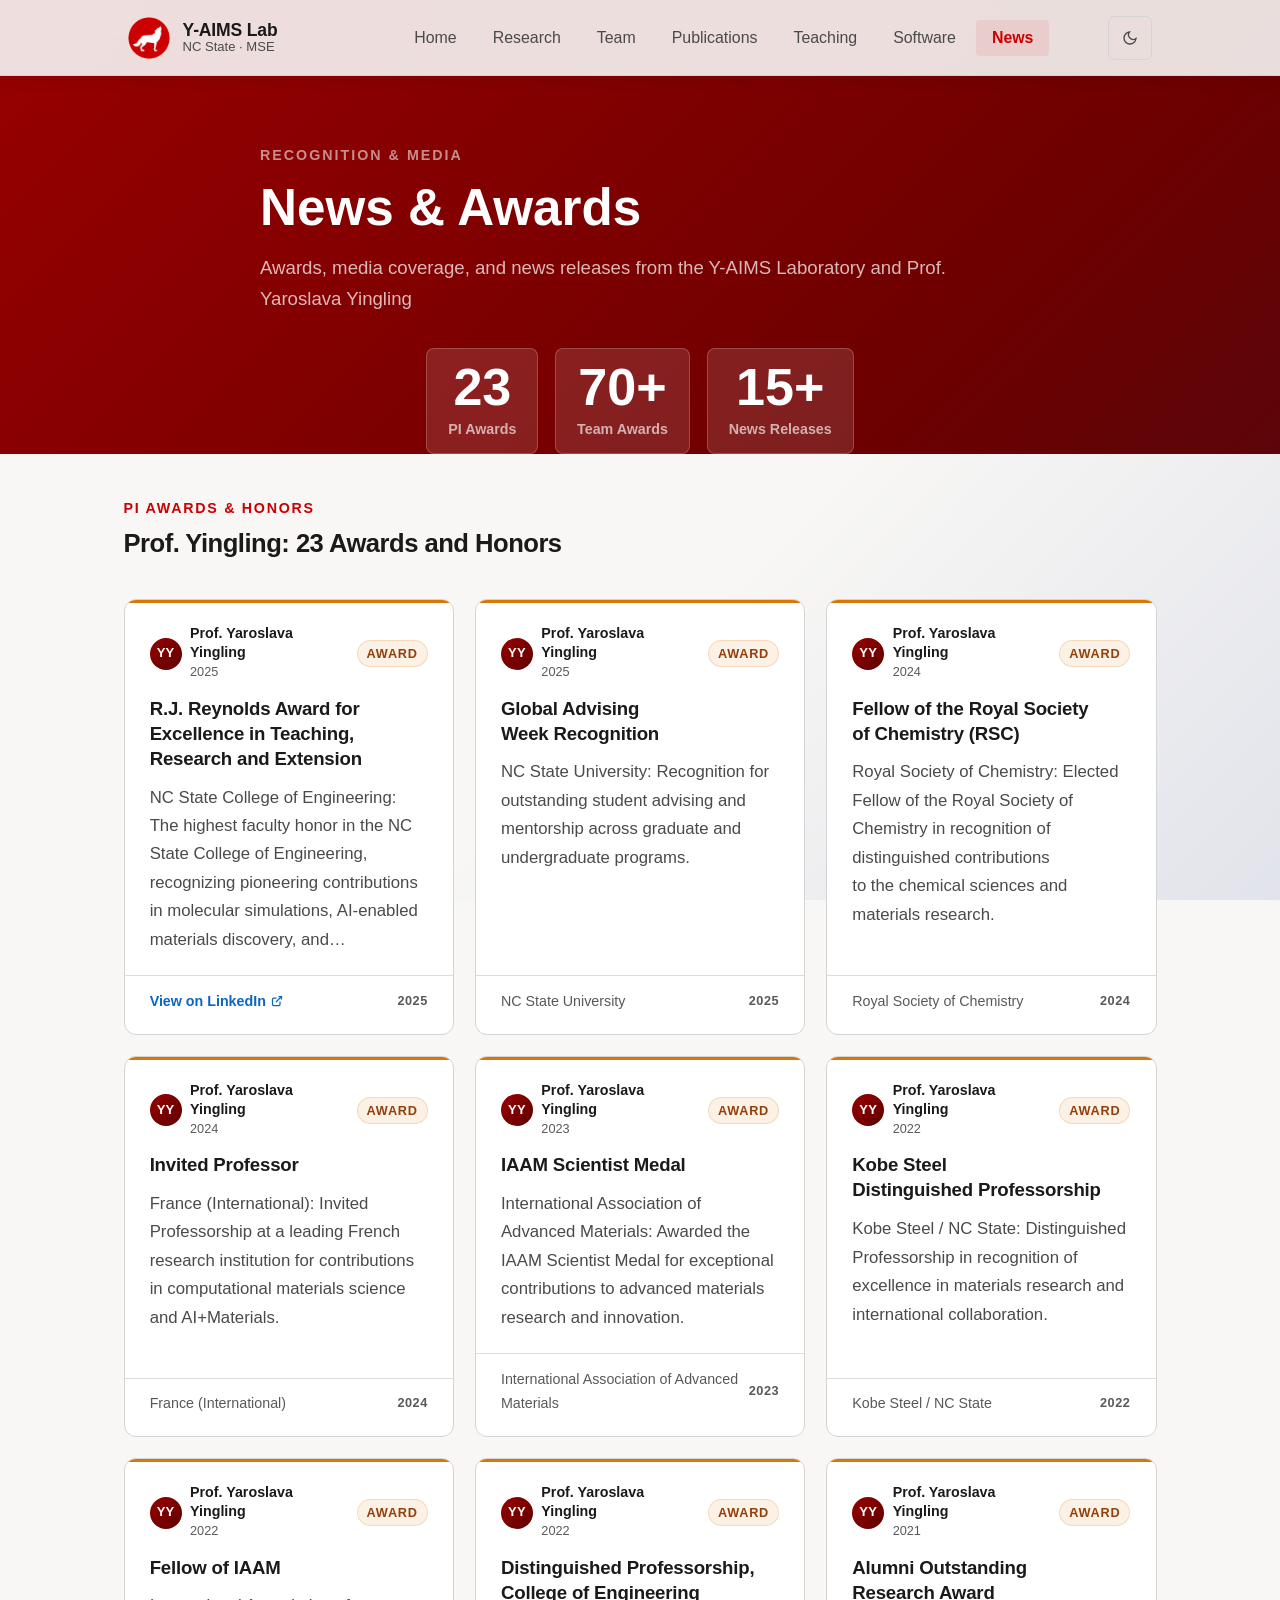
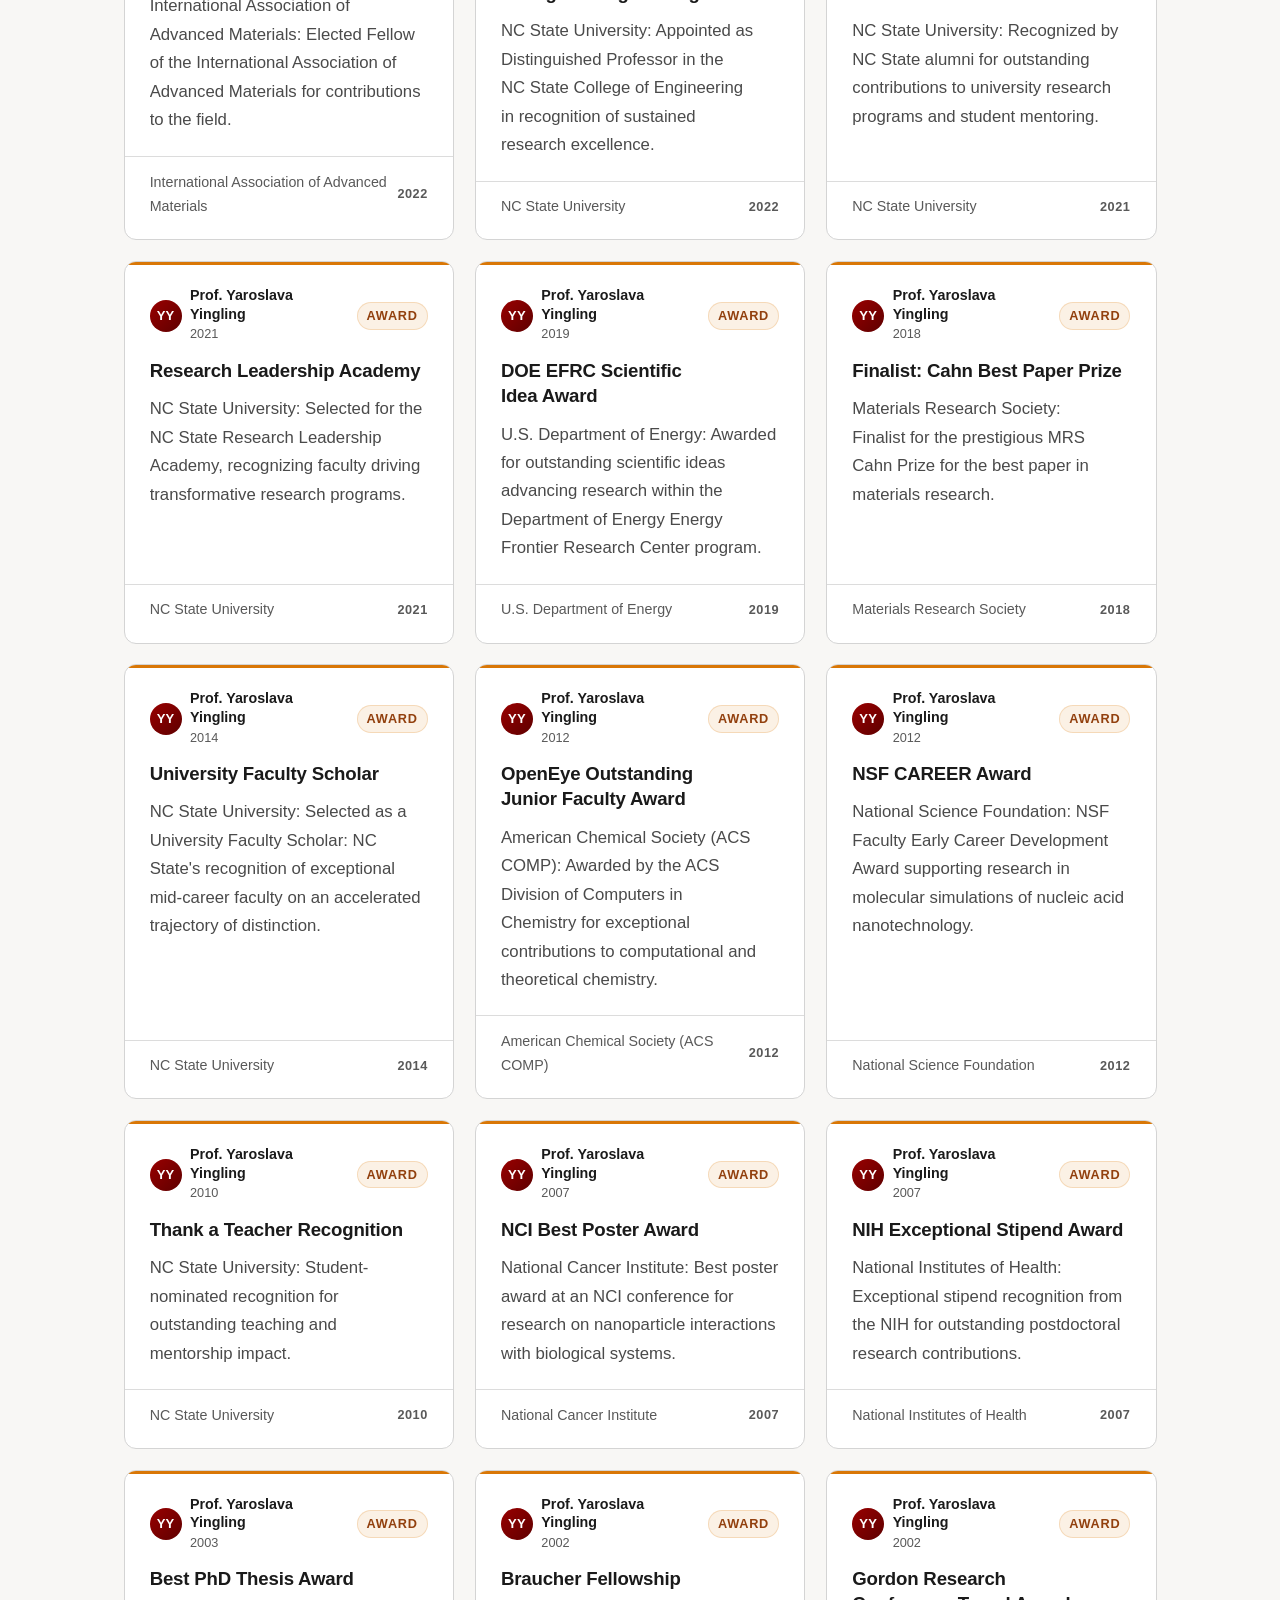
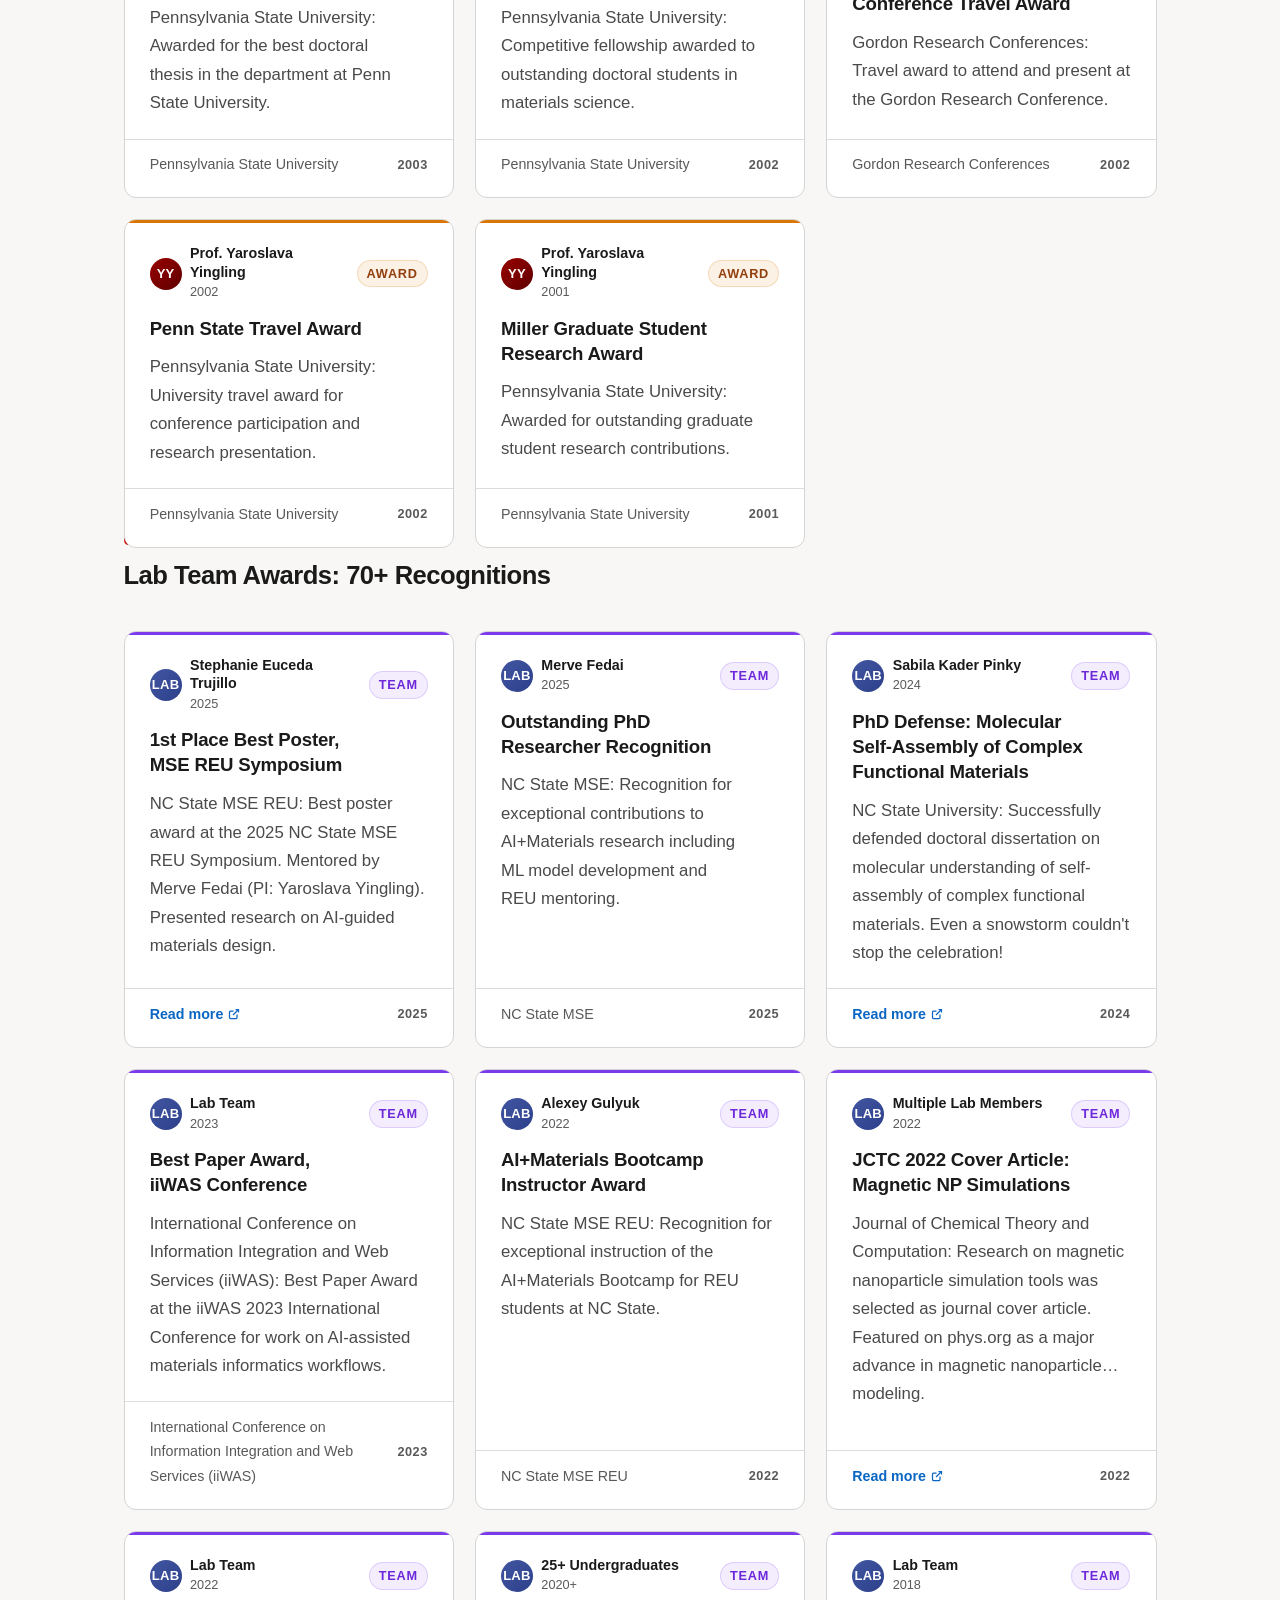
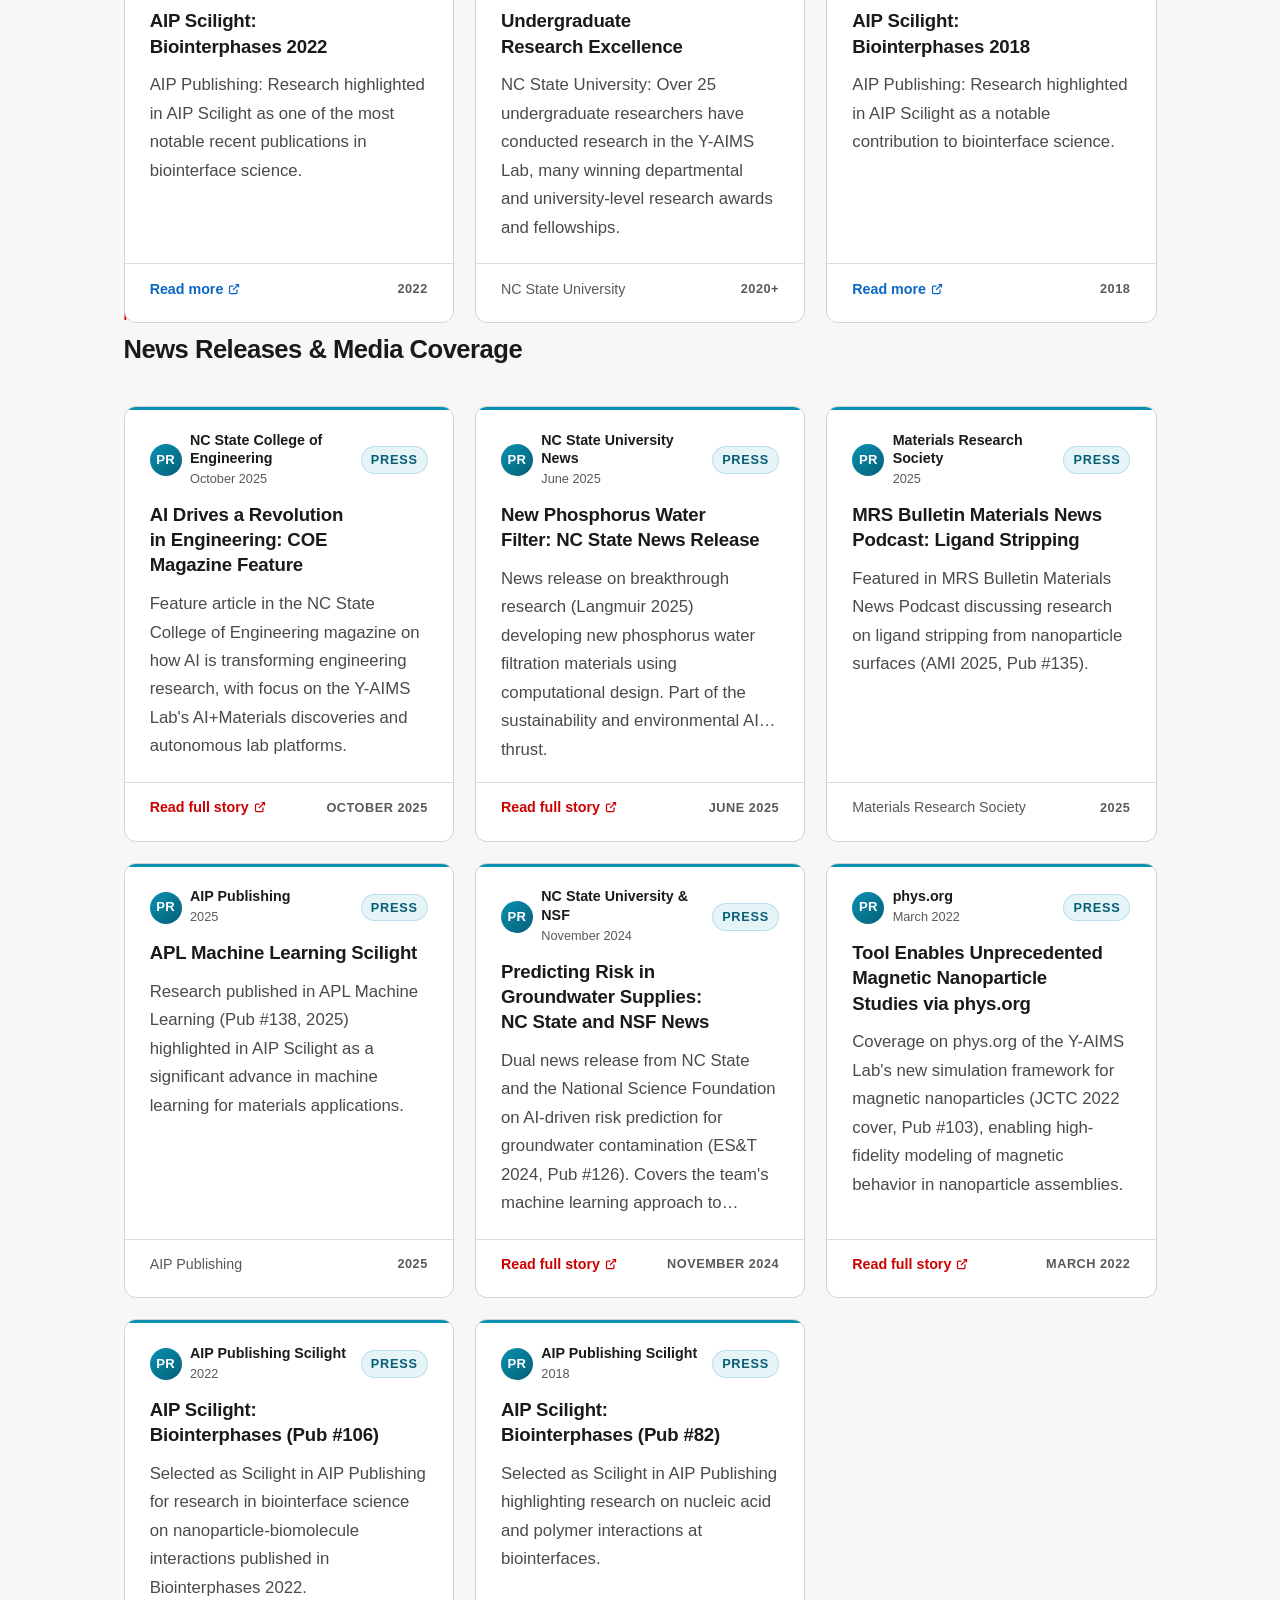
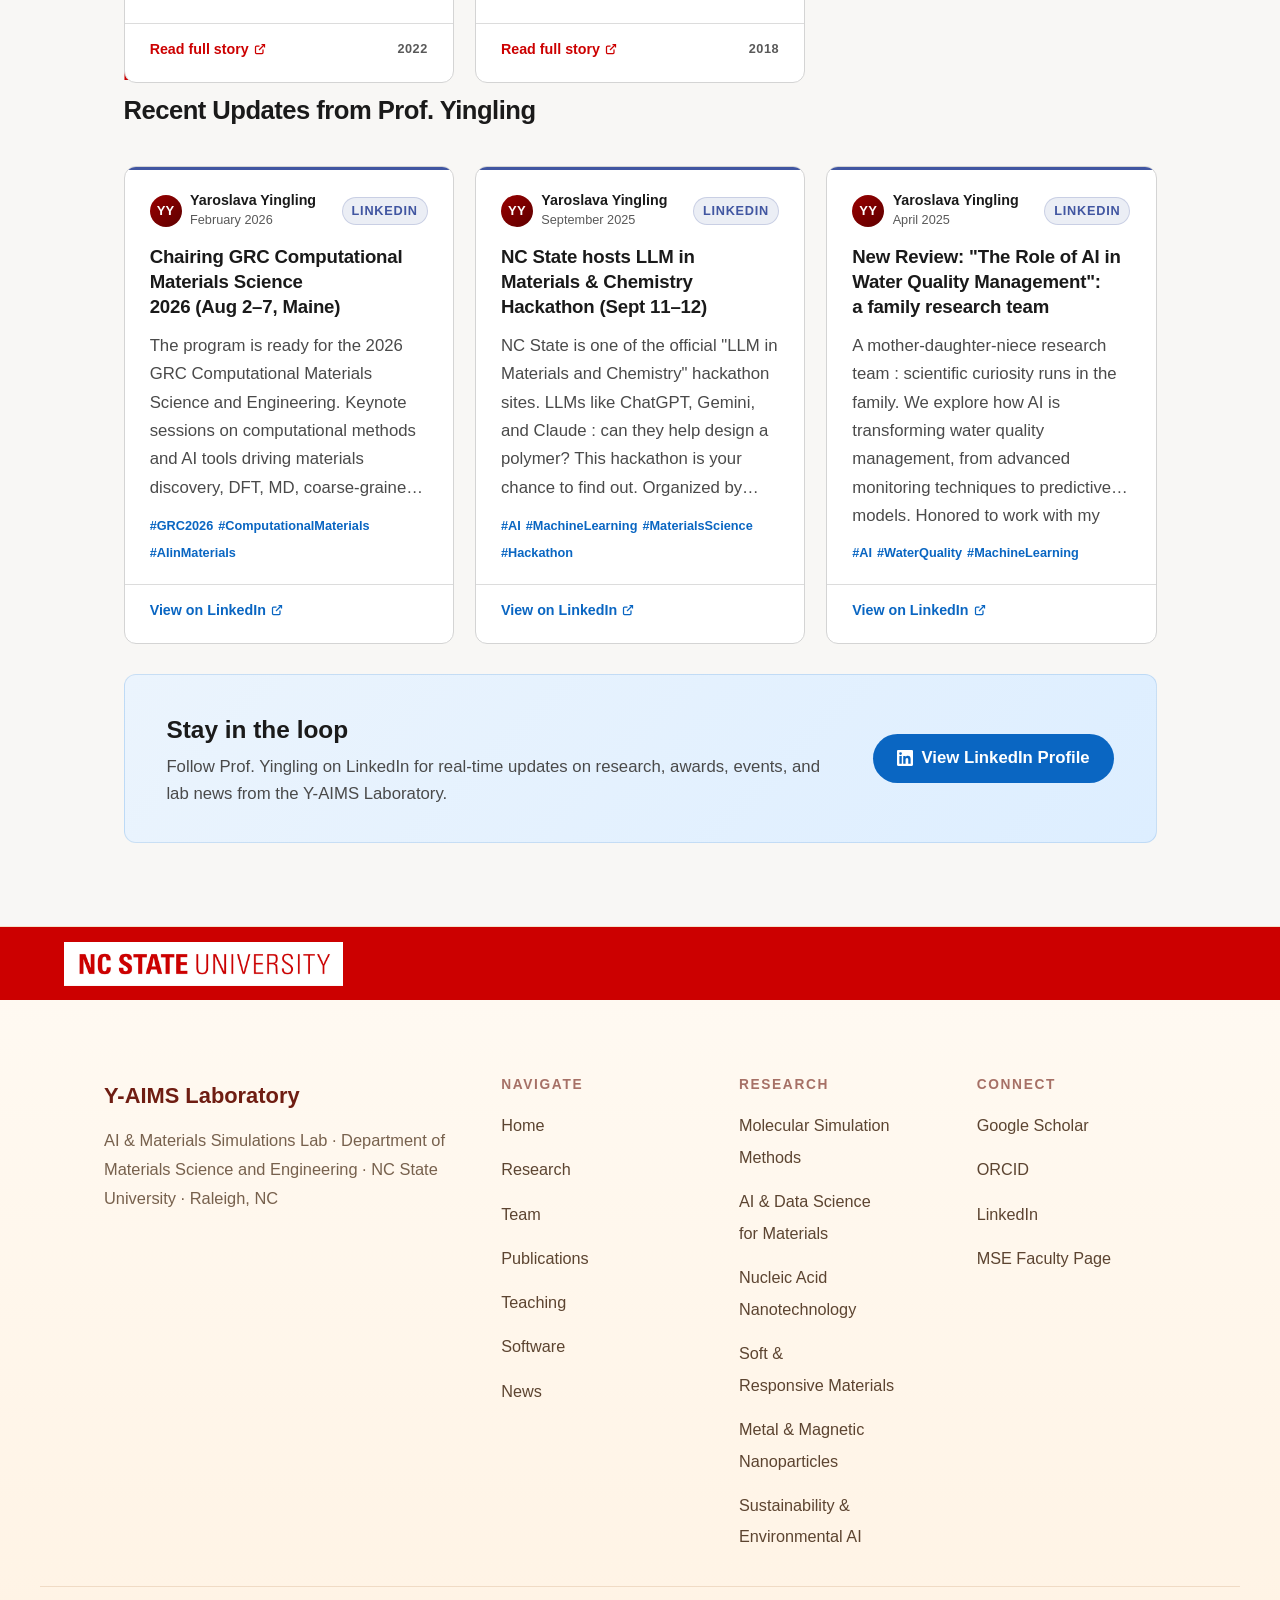
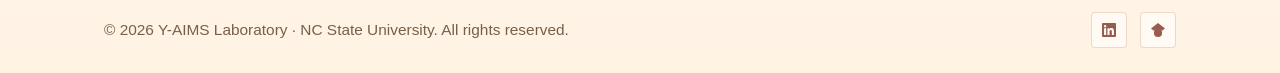
==== commit 263b09eb: "Merge pull request #1 from deepaksaipendyala/main New Version" ====
--- a/news.html
+++ b/news.html
@@ -3,18 +3,30 @@
 <head>
   <meta charset="UTF-8" />
   <meta name="viewport" content="width=device-width, initial-scale=1.0" />
-  <title>News & Awards — Y-AIMS Lab | NC State</title>
-  <meta name="description" content="Awards, news releases, and media coverage from Prof. Yaroslava Yingling and the Y-AIMS Laboratory at NC State University." />
+  <title>News &amp; Awards — Y-AIMS Lab | NC State MSE</title>
+  <meta name="description" content="Awards, news releases, and media coverage from the AIMS Laboratory at NC State University." />
 
   <link rel="stylesheet" href="https://cdn.ncsu.edu/brand-assets/fonts-2-0/include.css" />
   <link rel="stylesheet" href="https://cdn.ncsu.edu/brand-assets/fonts-2-0/include-roboto.css" />
   <link rel="stylesheet" href="css/tokens.css" />
   <link rel="stylesheet" href="css/base.css" />
   <link rel="stylesheet" href="css/animations.css" />
+  <script>
+    (function () {
+      try {
+        var t = localStorage.getItem('yaimsTheme');
+        if (t !== 'dark' && t !== 'light') {
+          t = window.matchMedia && window.matchMedia('(prefers-color-scheme: dark)').matches ? 'dark' : 'light';
+        }
+        document.documentElement.setAttribute('data-theme', t);
+      } catch (e) { document.documentElement.setAttribute('data-theme', 'light'); }
+    })();
+  </script>
 
   <style>
     /* ─── PAGE HERO ─────────────────────────────────────────── */
-    .news-hero {
+    .news-hero { padding-top: calc(76px + var(--space-16)) !important; background: linear-gradient(135deg, #990000 0%, #5e0000 100%) !important; }
+  .news-hero-ORIG {
       background: linear-gradient(135deg, var(--ncsu-red-dark) 0%, var(--ncsu-red-deepest) 100%);
       padding: var(--space-20) var(--space-8) var(--space-16);
       text-align: center;
@@ -195,7 +207,7 @@
       width: 32px; height: 32px; border-radius: 50%;
       background: linear-gradient(135deg, var(--ncsu-red-dark), var(--ncsu-red-deepest));
       display: flex; align-items: center; justify-content: center; flex-shrink: 0;
-      font-family: var(--font-display); font-size: 11px; font-weight: 700; color: #fff; letter-spacing: 0.02em;
+      font-family: var(--font-display); font-size: 0.78rem; font-weight: 700; color: #fff; letter-spacing: 0.02em;
     }
     .li-avatar-group {
       background: linear-gradient(135deg, #4156A1, #2d3f8a);
@@ -204,10 +216,10 @@
       background: linear-gradient(135deg, #0891B2, #065f76);
     }
     .li-author-name { font-size: var(--text-xs); font-weight: 700; color: var(--color-text); line-height: 1.3; }
-    .li-author-date { font-size: 10px; color: var(--color-text-faint); }
+    .li-author-date { font-size: 0.76rem; color: var(--color-text-faint); }
     .li-cat-badge {
       display: inline-block; padding: 2px 9px; border-radius: 999px;
-      font-size: 10px; font-weight: 700; letter-spacing: 0.06em; text-transform: uppercase;
+      font-size: 0.76rem; font-weight: 700; letter-spacing: 0.06em; text-transform: uppercase;
       white-space: nowrap; flex-shrink: 0;
     }
     .cat-award       { background: rgba(217,119,6,0.1);   color: #92400E; border: 1px solid rgba(217,119,6,0.2); }
@@ -245,7 +257,7 @@
       overflow: hidden;
     }
     .li-hashtags { display: flex; flex-wrap: wrap; gap: 5px; }
-    .li-hashtag { font-size: 11px; font-weight: 600; color: #0A66C2; text-decoration: none; transition: color 0.15s; }
+    .li-hashtag { font-size: 0.76rem; font-weight: 600; color: #0A66C2; text-decoration: none; transition: color 0.15s; }
     [data-theme='dark'] .li-hashtag { color: #60a5fa; }
     .li-hashtag:hover { text-decoration: underline; }
 
@@ -298,17 +310,44 @@
     @media (max-width: 480px) {
       .news-feed { grid-template-columns: 1fr; }
     }
+
+/* ─── CONSISTENT NAV / FOOTER ────────────────────────────── */
+.site-nav { position: fixed; top: 0; left: 0; right: 0; z-index: 200; height: 76px; display: flex; align-items: center; padding-inline: clamp(1rem,5vw,4rem); background: color-mix(in srgb, var(--color-bg) 90%, transparent); backdrop-filter: blur(20px); -webkit-backdrop-filter: blur(20px); border-bottom: 1px solid var(--color-border); transition: box-shadow 0.3s; }
+.site-nav.scrolled { box-shadow: 0 2px 16px rgba(0,0,0,0.08); }
+.nav-inner { width: 100%; max-width: 1200px; margin-inline: auto; display: flex; align-items: center; gap: 2rem; }
+.nav-logo { display: flex; align-items: center; gap: 0.75rem; text-decoration: none; flex-shrink: 0; }
+.nav-wolf-img { width: 42px; height: 42px; border-radius: 50%; object-fit: cover; }
+.nav-logo-text { display: flex; flex-direction: column; line-height: 1.1; }
+.lab-name { font-family: var(--font-display); font-size: 1.05rem; font-weight: 700; color: var(--color-text); letter-spacing: -0.01em; }
+.lab-dept { font-size: 0.78rem; color: var(--color-text-muted); }
+.nav-links { display: flex; align-items: center; gap: 0.25rem; list-style: none; margin-left: auto; }
+.nav-links a { font-size: 0.95rem; font-weight: 500; color: var(--color-text-muted); padding: 0.55rem 0.95rem; border-radius: 4px; text-decoration: none; transition: color 0.2s, background 0.2s; }
+.nav-links a:hover, .nav-links a.active { color: var(--ncsu-red); background: var(--color-primary-highlight); }
+.nav-links a.active { font-weight: 600; }
+.btn-theme { display: flex; align-items: center; justify-content: center; width: 40px; height: 40px; border-radius: 6px; border: 1px solid var(--color-border); background: transparent; color: var(--color-text-muted); cursor: pointer; margin-left: 0.5rem; transition: all 0.2s; }
+.btn-theme:hover { color: var(--color-text); background: var(--color-surface-offset); }
+.nav-hamburger { display: none; flex-direction: column; gap: 5px; width: 36px; height: 36px; align-items: center; justify-content: center; border-radius: 6px; border: 1px solid var(--color-border); background: transparent; cursor: pointer; margin-left: auto; }
+.nav-hamburger span { display: block; width: 18px; height: 1.5px; background: var(--color-text-muted); border-radius: 2px; }
+.nav-mobile { display: none; flex-direction: column; gap: 0.25rem; padding: 1rem; border-top: 1px solid var(--color-border); background: var(--color-bg); }
+.nav-mobile a { font-size: 1rem; font-weight: 500; color: var(--color-text-muted); padding: 0.75rem 1rem; border-radius: 6px; text-decoration: none; }
+.nav-mobile a:hover, .nav-mobile a.active { color: var(--ncsu-red); background: var(--color-primary-highlight); }
+@media (max-width: 768px) { .nav-links { display: none; } .nav-actions .btn-theme { display: none; } .nav-hamburger { display: flex; } .nav-mobile.open { display: flex; } }
+.skip-link { position: absolute; top: -100%; left: 1rem; z-index: 9999; padding: 0.75rem 1.25rem; background: var(--ncsu-red); color: #fff; font-weight: 700; border-radius: 0 0 6px 6px; text-decoration: none; transition: top 0.15s; }
+.skip-link:focus { top: 0; }
+.reveal { opacity: 0; transform: translateY(20px); transition: opacity 0.65s cubic-bezier(0.16,1,0.3,1), transform 0.65s cubic-bezier(0.16,1,0.3,1); }
+.reveal.visible { opacity: 1; transform: none; }
+@media (prefers-reduced-motion: reduce) { *, *::before, *::after { animation-duration: 0.01ms !important; transition-duration: 0.01ms !important; } .reveal { opacity: 1 !important; transform: none !important; } }
+
   </style>
 </head>
 <body>
 <a href="#main-content" class="skip-link">Skip to main content</a>
 
-<!-- NAV -->
-<nav class="site-nav" role="navigation" aria-label="Main navigation">
+<script src="https://cdn.ncsu.edu/brand-assets/utility-bar/v3/ncstate-utility-bar.js"></script>
+<nav class="site-nav" id="site-nav" role="navigation" aria-label="Main navigation">
   <div class="nav-inner">
-    <a href="index.html" class="nav-logo" aria-label="Y-AIMS Lab — NC State University">
-      <img src="assets/ncsu/circle-wolf-400.png" alt="NC State University circle wolf mark"
-           width="36" height="36" class="nav-wolf-img" loading="eager" />
+    <a href="index.html" class="nav-logo" aria-label="Y-AIMS Lab home">
+      <img src="assets/ncsu/circle-wolf-400.png" alt="NC State wolf mark" class="nav-wolf-img" width="34" height="34" loading="eager" />
       <div class="nav-logo-text">
         <span class="lab-name">Y-AIMS Lab</span>
         <span class="lab-dept">NC State · MSE</span>
@@ -323,24 +362,21 @@
       <li><a href="software.html">Software</a></li>
       <li><a href="news.html" class="active" aria-current="page">News</a></li>
     </ul>
-    <div class="nav-actions">
+    <div class="nav-actions" style="display:flex;align-items:center;">
       <button class="btn-theme" data-theme-toggle aria-label="Toggle dark mode"></button>
     </div>
     <button class="nav-hamburger" aria-label="Open menu" aria-expanded="false">
       <span></span><span></span><span></span>
     </button>
   </div>
-  <div class="nav-mobile" role="list">
+  <div class="nav-mobile" id="nav-mobile">
     <a href="index.html">Home</a>
     <a href="research.html">Research</a>
     <a href="team.html">Team</a>
     <a href="publications.html">Publications</a>
     <a href="teaching.html">Teaching</a>
     <a href="software.html">Software</a>
-    <a href="news.html" class="active" aria-current="page">News</a>
-    <div style="padding-top:var(--space-3);border-top:1px solid var(--color-border);margin-top:var(--space-2)">
-      <button class="btn-theme" data-theme-toggle style="width:auto;gap:var(--space-2);padding:var(--space-2) var(--space-3)" aria-label="Toggle dark mode">Dark Mode</button>
-    </div>
+    <a href="news.html">News</a>
   </div>
 </nav>
 
@@ -372,12 +408,12 @@
 
   <!-- PI AWARDS -->
   <div class="news-section-label">PI Awards &amp; Honors</div>
-  <h2 class="news-section-title">Prof. Yingling — 23 Awards &amp; Honors</h2>
+  <h2 class="news-section-title">Prof. Yingling: 23 Awards and Honors</h2>
   <div class="news-feed" id="newsFeedPI"></div>
 
   <!-- GROUP AWARDS -->
   <div class="news-section-label" style="margin-top:var(--space-14)">Group Member Awards</div>
-  <h2 class="news-section-title">Lab Team Awards — 70+ Recognitions</h2>
+  <h2 class="news-section-title">Lab Team Awards: 70+ Recognitions</h2>
   <div class="news-feed" id="newsFeedGroup"></div>
 
   <!-- NEWS RELEASES -->
@@ -403,21 +439,17 @@
   </div>
 </main>
 
-<!-- FOOTER -->
 <footer class="site-footer" role="contentinfo">
   <div class="footer-ncsu-bar">
-    <div class="footer-ncsu-inner">
-      <img src="assets/ncsu/brick-white-on-red-web.png" alt="NC State University"
-           class="footer-brick-logo" loading="lazy" />
-    </div>
+    <img src="assets/ncsu/brick-white-on-red-web.png" alt="NC State University" class="footer-brick-logo" loading="lazy" />
   </div>
-  <div class="footer-inner">
-    <div class="footer-brand">
-      <div class="logo-text">Y-AIMS Laboratory</div>
-      <p>Y-AIMS Laboratory at North Carolina State University. Integrating molecular modeling, data science, and AI for materials discovery.</p>
+  <div class="footer-body">
+    <div>
+      <div class="footer-brand-name">Y-AIMS Laboratory</div>
+      <p class="footer-brand-desc">AI &amp; Materials Simulations Lab · Department of Materials Science and Engineering · NC State University · Raleigh, NC</p>
     </div>
     <div class="footer-col">
-      <h4>Navigation</h4>
+      <h4>Navigate</h4>
       <ul role="list">
         <li><a href="index.html">Home</a></li>
         <li><a href="research.html">Research</a></li>
@@ -431,10 +463,12 @@
     <div class="footer-col">
       <h4>Research</h4>
       <ul role="list">
-        <li><a href="research.html#ai">AI &amp; Data Science</a></li>
-        <li><a href="research.html#nucleic">Nucleic Acid Nanotechnology</a></li>
-        <li><a href="research.html#soft">Soft &amp; Responsive Materials</a></li>
-        <li><a href="research.html#np">Metal &amp; Magnetic NPs</a></li>
+        <li><a href="research.html#molecular-sims">Molecular Simulation Methods</a></li>
+        <li><a href="research.html#ai">AI &amp; Data Science for Materials</a></li>
+        <li><a href="research.html#nucleic-acid">Nucleic Acid Nanotechnology</a></li>
+        <li><a href="research.html#soft-responsive">Soft &amp; Responsive Materials</a></li>
+        <li><a href="research.html#nanoparticles">Metal &amp; Magnetic Nanoparticles</a></li>
+        <li><a href="research.html#sustainability">Sustainability &amp; Environmental AI</a></li>
       </ul>
     </div>
     <div class="footer-col">
@@ -443,24 +477,54 @@
         <li><a href="https://scholar.google.com/citations?user=2UN_tCAAAAAJ" target="_blank">Google Scholar</a></li>
         <li><a href="https://orcid.org/0000-0002-8557-9992" target="_blank">ORCID</a></li>
         <li><a href="https://www.linkedin.com/in/yaroslava-yingling" target="_blank">LinkedIn</a></li>
-        <li><a href="https://www.mse.ncsu.edu" target="_blank">NC State MSE</a></li>
+        <li><a href="https://www.mse.ncsu.edu/yingling/" target="_blank">MSE Faculty Page</a></li>
       </ul>
     </div>
   </div>
   <div class="footer-bottom">
-    <p>© 2026 Yingling Research Group · NC State University. All rights reserved.</p>
-    <div class="footer-social">
-      <a href="https://www.linkedin.com/in/yaroslava-yingling" target="_blank" rel="noopener" aria-label="LinkedIn">
-        <svg width="16" height="16" viewBox="0 0 24 24" fill="currentColor"><path d="M20.447 20.452h-3.554v-5.569c0-1.328-.027-3.037-1.852-3.037-1.853 0-2.136 1.445-2.136 2.939v5.667H9.351V9h3.414v1.561h.046c.477-.9 1.637-1.85 3.37-1.85 3.601 0 4.267 2.37 4.267 5.455v6.286zM5.337 7.433a2.062 2.062 0 0 1-2.063-2.065 2.064 2.064 0 1 1 2.063 2.065zm1.782 13.019H3.555V9h3.564v11.452zM22.225 0H1.771C.792 0 0 .774 0 1.729v20.542C0 23.227.792 24 1.771 24h20.451C23.2 24 24 23.227 24 22.271V1.729C24 .774 23.2 0 22.222 0h.003z"/></svg>
+    <p>© 2026 Y-AIMS Laboratory · NC State University. All rights reserved.</p>
+    <div class="footer-socials">
+      <a href="https://www.linkedin.com/in/yaroslava-yingling" target="_blank" rel="noopener" aria-label="LinkedIn" class="footer-social-link">
+        <svg width="14" height="14" viewBox="0 0 24 24" fill="currentColor"><path d="M20.447 20.452h-3.554v-5.569c0-1.328-.027-3.037-1.852-3.037-1.853 0-2.136 1.445-2.136 2.939v5.667H9.351V9h3.414v1.561h.046c.477-.9 1.637-1.85 3.37-1.85 3.601 0 4.267 2.37 4.267 5.455v6.286zM5.337 7.433a2.062 2.062 0 0 1-2.063-2.065 2.064 2.064 0 1 1 2.063 2.065zm1.782 13.019H3.555V9h3.564v11.452zM22.225 0H1.771C.792 0 0 .774 0 1.729v20.542C0 23.227.792 24 1.771 24h20.451C23.2 24 24 23.227 24 22.271V1.729C24 .774 23.2 0 22.222 0h.003z"/></svg>
       </a>
-      <a href="https://scholar.google.com/citations?user=2UN_tCAAAAAJ" target="_blank" rel="noopener" aria-label="Google Scholar">
-        <svg width="16" height="16" viewBox="0 0 24 24" fill="currentColor"><path d="M12 24a7 7 0 1 1 0-14 7 7 0 0 1 0 14zm0-24L0 9.5l4.838 3.94A8 8 0 0 1 12 10a8 8 0 0 1 7.162 3.44L24 9.5z"/></svg>
+      <a href="https://scholar.google.com/citations?user=2UN_tCAAAAAJ" target="_blank" rel="noopener" aria-label="Google Scholar" class="footer-social-link">
+        <svg width="14" height="14" viewBox="0 0 24 24" fill="currentColor"><path d="M12 24a7 7 0 1 1 0-14 7 7 0 0 1 0 14zm0-24L0 9.5l4.838 3.94A8 8 0 0 1 12 10a8 8 0 0 1 7.162 3.44L24 9.5z"/></svg>
       </a>
     </div>
   </div>
 </footer>
 
-<script src="js/main.js"></script>
+<script>
+(function () {
+  const nav = document.getElementById('site-nav');
+  const hamburger = document.querySelector('.nav-hamburger');
+  const mobileNav = document.getElementById('nav-mobile');
+  const root = document.documentElement;
+  const toggles = document.querySelectorAll('[data-theme-toggle]');
+  function getAutoTheme() {
+    return 'light';
+  }
+  let theme = localStorage.getItem('yaimsTheme') || getAutoTheme();
+  function applyTheme(t) {
+    root.setAttribute('data-theme', t);
+    const sun = '<svg width="16" height="16" viewBox="0 0 24 24" fill="none" stroke="currentColor" stroke-width="2"><circle cx="12" cy="12" r="5"/><path d="M12 1v2M12 21v2M4.22 4.22l1.42 1.42M18.36 18.36l1.42 1.42M1 12h2M21 12h2M4.22 19.78l1.42-1.42M18.36 5.64l1.42-1.42"/></svg>';
+    const moon = '<svg width="16" height="16" viewBox="0 0 24 24" fill="none" stroke="currentColor" stroke-width="2"><path d="M21 12.79A9 9 0 1 1 11.21 3 7 7 0 0 0 21 12.79z"/></svg>';
+    toggles.forEach(btn => { btn.innerHTML = t === 'dark' ? sun : moon; btn.setAttribute('aria-label', 'Switch to ' + (t === 'dark' ? 'light' : 'dark') + ' mode'); });
+  }
+  applyTheme(theme);
+  toggles.forEach(btn => { btn.addEventListener('click', () => { theme = theme === 'dark' ? 'light' : 'dark'; localStorage.setItem('yaimsTheme', theme); applyTheme(theme); }); });
+  if (nav) {
+    const s = Object.assign(document.createElement('div'), {style:'position:absolute;top:0;left:0;width:1px;height:1px;pointer-events:none'});
+    document.body.prepend(s);
+    new IntersectionObserver(([e]) => nav.classList.toggle('scrolled', e.intersectionRatio < 1), {threshold:[1],rootMargin:'-1px 0px 0px 0px'}).observe(s);
+  }
+  if (hamburger) hamburger.addEventListener('click', () => { const open = mobileNav.classList.toggle('open'); hamburger.setAttribute('aria-expanded', open); });
+  if (!window.matchMedia('(prefers-reduced-motion: reduce)').matches) {
+    const obs = new IntersectionObserver(entries => { entries.forEach(e => { if (e.isIntersecting) { e.target.classList.add('visible'); obs.unobserve(e.target); } }); }, {threshold:0.08,rootMargin:'0px 0px -30px 0px'});
+    document.querySelectorAll('.reveal, .fade-in').forEach(el => obs.observe(el));
+  }
+})();
+</script>
 <script>
 /* ── PI AWARDS DATA ──────────────────────────────────────────── */
 const PI_AWARDS = [
@@ -471,12 +535,12 @@
   { year: '2023', title: 'IAAM Scientist Medal', org: 'International Association of Advanced Materials', desc: 'Awarded the IAAM Scientist Medal for exceptional contributions to advanced materials research and innovation.', url: '' },
   { year: '2022', title: 'Kobe Steel Distinguished Professorship', org: 'Kobe Steel / NC State', desc: 'Distinguished Professorship in recognition of excellence in materials research and international collaboration.', url: '' },
   { year: '2022', title: 'Fellow of IAAM', org: 'International Association of Advanced Materials', desc: 'Elected Fellow of the International Association of Advanced Materials for contributions to the field.', url: '' },
-  { year: '2022', title: 'Distinguished Professorship — College of Engineering', org: 'NC State University', desc: 'Appointed as Distinguished Professor in the NC State College of Engineering in recognition of sustained research excellence.', url: '' },
+  { year: '2022', title: 'Distinguished Professorship, College of Engineering', org: 'NC State University', desc: 'Appointed as Distinguished Professor in the NC State College of Engineering in recognition of sustained research excellence.', url: '' },
   { year: '2021', title: 'Alumni Outstanding Research Award', org: 'NC State University', desc: 'Recognized by NC State alumni for outstanding contributions to university research programs and student mentoring.', url: '' },
   { year: '2021', title: 'Research Leadership Academy', org: 'NC State University', desc: 'Selected for the NC State Research Leadership Academy, recognizing faculty driving transformative research programs.', url: '' },
   { year: '2019', title: 'DOE EFRC Scientific Idea Award', org: 'U.S. Department of Energy', desc: 'Awarded for outstanding scientific ideas advancing research within the Department of Energy Energy Frontier Research Center program.', url: '' },
-  { year: '2018', title: 'Finalist — Cahn Best Paper Prize', org: 'Materials Research Society', desc: 'Finalist for the prestigious MRS Cahn Prize for the best paper in materials research.', url: '' },
-  { year: '2014', title: 'University Faculty Scholar', org: 'NC State University', desc: 'Selected as a University Faculty Scholar — NC State\'s recognition of exceptional mid-career faculty on an accelerated trajectory of distinction.', url: '' },
+  { year: '2018', title: 'Finalist: Cahn Best Paper Prize', org: 'Materials Research Society', desc: 'Finalist for the prestigious MRS Cahn Prize for the best paper in materials research.', url: '' },
+  { year: '2014', title: 'University Faculty Scholar', org: 'NC State University', desc: 'Selected as a University Faculty Scholar: NC State\'s recognition of exceptional mid-career faculty on an accelerated trajectory of distinction.', url: '' },
   { year: '2012', title: 'OpenEye Outstanding Junior Faculty Award', org: 'American Chemical Society (ACS COMP)', desc: 'Awarded by the ACS Division of Computers in Chemistry for exceptional contributions to computational and theoretical chemistry.', url: '' },
   { year: '2012', title: 'NSF CAREER Award', org: 'National Science Foundation', desc: 'NSF Faculty Early Career Development Award supporting research in molecular simulations of nucleic acid nanotechnology.', url: '' },
   { year: '2010', title: 'Thank a Teacher Recognition', org: 'NC State University', desc: 'Student-nominated recognition for outstanding teaching and mentorship impact.', url: '' },
@@ -491,34 +555,34 @@
 
 /* ── GROUP MEMBER AWARDS DATA ────────────────────────────────── */
 const GROUP_AWARDS = [
-  { year: '2025', member: 'Stephanie Euceda Trujillo', title: '1st Place Best Poster — MSE REU Symposium', org: 'NC State MSE REU', desc: 'Best poster award at the 2025 NC State MSE REU Symposium. Mentored by Merve Fedai (PI: Yaroslava Yingling). Presented research on AI-guided materials design.', url: 'https://www.linkedin.com/posts/yaroslava-yingling_reu-materialsscience-ai-activity-7357064475994144768-MRnp' },
+  { year: '2025', member: 'Stephanie Euceda Trujillo', title: '1st Place Best Poster, MSE REU Symposium', org: 'NC State MSE REU', desc: 'Best poster award at the 2025 NC State MSE REU Symposium. Mentored by Merve Fedai (PI: Yaroslava Yingling). Presented research on AI-guided materials design.', url: 'https://www.linkedin.com/posts/yaroslava-yingling_reu-materialsscience-ai-activity-7357064475994144768-MRnp' },
   { year: '2025', member: 'Merve Fedai', title: 'Outstanding PhD Researcher Recognition', org: 'NC State MSE', desc: 'Recognition for exceptional contributions to AI+Materials research including ML model development and REU mentoring.', url: '' },
-  { year: '2024', member: 'Sabila Kader Pinky', title: 'PhD Defense — Molecular Self-Assembly of Complex Functional Materials', org: 'NC State University', desc: 'Successfully defended doctoral dissertation on molecular understanding of self-assembly of complex functional materials. Even a snowstorm couldn\'t stop the celebration!', url: 'https://www.linkedin.com/posts/yaroslava-yingling_yinglingresearchgroup-ncstate-phd-activity-7298096622691864578-R8Ls' },
-  { year: '2023', member: 'Lab Team', title: 'Best Paper Award — iiWAS Conference', org: 'International Conference on Information Integration and Web Services (iiWAS)', desc: 'Best Paper Award at the iiWAS 2023 International Conference for work on AI-assisted materials informatics workflows.', url: '' },
+  { year: '2024', member: 'Sabila Kader Pinky', title: 'PhD Defense: Molecular Self-Assembly of Complex Functional Materials', org: 'NC State University', desc: 'Successfully defended doctoral dissertation on molecular understanding of self-assembly of complex functional materials. Even a snowstorm couldn\'t stop the celebration!', url: 'https://www.linkedin.com/posts/yaroslava-yingling_yinglingresearchgroup-ncstate-phd-activity-7298096622691864578-R8Ls' },
+  { year: '2023', member: 'Lab Team', title: 'Best Paper Award, iiWAS Conference', org: 'International Conference on Information Integration and Web Services (iiWAS)', desc: 'Best Paper Award at the iiWAS 2023 International Conference for work on AI-assisted materials informatics workflows.', url: '' },
   { year: '2022', member: 'Alexey Gulyuk', title: 'AI+Materials Bootcamp Instructor Award', org: 'NC State MSE REU', desc: 'Recognition for exceptional instruction of the AI+Materials Bootcamp for REU students at NC State.', url: '' },
-  { year: '2022', member: 'Multiple Lab Members', title: 'JCTC 2022 Cover Article — Magnetic NP Simulations', org: 'Journal of Chemical Theory and Computation', desc: 'Research on magnetic nanoparticle simulation tools was selected as journal cover article. Featured on phys.org as a major advance in magnetic nanoparticle modeling.', url: 'https://phys.org/news/2022-03-tool-unprecedented-magnetic-nanoparticles.html' },
-  { year: '2022', member: 'Lab Team', title: 'AIP Scilight — Biointerphases 2022', org: 'AIP Publishing', desc: 'Research highlighted in AIP Scilight as one of the most notable recent publications in biointerface science.', url: 'https://aip.scitation.org/doi/10.1063/10.0014998' },
+  { year: '2022', member: 'Multiple Lab Members', title: 'JCTC 2022 Cover Article: Magnetic NP Simulations', org: 'Journal of Chemical Theory and Computation', desc: 'Research on magnetic nanoparticle simulation tools was selected as journal cover article. Featured on phys.org as a major advance in magnetic nanoparticle modeling.', url: 'https://phys.org/news/2022-03-tool-unprecedented-magnetic-nanoparticles.html' },
+  { year: '2022', member: 'Lab Team', title: 'AIP Scilight: Biointerphases 2022', org: 'AIP Publishing', desc: 'Research highlighted in AIP Scilight as one of the most notable recent publications in biointerface science.', url: 'https://aip.scitation.org/doi/10.1063/10.0014998' },
   { year: '2020+', member: '25+ Undergraduates', title: 'Undergraduate Research Excellence', org: 'NC State University', desc: 'Over 25 undergraduate researchers have conducted research in the Y-AIMS Lab, many winning departmental and university-level research awards and fellowships.', url: '' },
-  { year: '2018', member: 'Lab Team', title: 'AIP Scilight — Biointerphases 2018', org: 'AIP Publishing', desc: 'Research highlighted in AIP Scilight as a notable contribution to biointerface science.', url: 'https://aip.scitation.org/doi/10.1063/1.5081027' },
+  { year: '2018', member: 'Lab Team', title: 'AIP Scilight: Biointerphases 2018', org: 'AIP Publishing', desc: 'Research highlighted in AIP Scilight as a notable contribution to biointerface science.', url: 'https://aip.scitation.org/doi/10.1063/1.5081027' },
 ];
 
 /* ── NEWS RELEASES & MEDIA DATA ──────────────────────────────── */
 const MEDIA_POSTS = [
-  { date: 'October 2025', title: 'AI Drives a Revolution in Engineering — COE Magazine Feature', org: 'NC State College of Engineering', desc: 'Feature article in the NC State College of Engineering magazine on how AI is transforming engineering research, with focus on the Y-AIMS Lab\'s AI+Materials discoveries and autonomous lab platforms.', url: 'https://engr.ncsu.edu/news/2025/10/21/ai-drives-a-revolution-in-engineering/' },
-  { date: 'June 2025', title: 'New Phosphorus Water Filter — NC State News Release', org: 'NC State University News', desc: 'News release on breakthrough research (Langmuir 2025) developing new phosphorus water filtration materials using computational design. Part of the sustainability and environmental AI thrust.', url: 'https://news.ncsu.edu/2025/06/new-phosphorus-water-filter/' },
-  { date: '2025', title: 'MRS Bulletin Materials News Podcast — Ligand Stripping', org: 'Materials Research Society', desc: 'Featured in MRS Bulletin Materials News Podcast discussing research on ligand stripping from nanoparticle surfaces (AMI 2025, Pub #135).', url: '' },
+  { date: 'October 2025', title: 'AI Drives a Revolution in Engineering: COE Magazine Feature', org: 'NC State College of Engineering', desc: 'Feature article in the NC State College of Engineering magazine on how AI is transforming engineering research, with focus on the Y-AIMS Lab\'s AI+Materials discoveries and autonomous lab platforms.', url: 'https://engr.ncsu.edu/news/2025/10/21/ai-drives-a-revolution-in-engineering/' },
+  { date: 'June 2025', title: 'New Phosphorus Water Filter: NC State News Release', org: 'NC State University News', desc: 'News release on breakthrough research (Langmuir 2025) developing new phosphorus water filtration materials using computational design. Part of the sustainability and environmental AI thrust.', url: 'https://news.ncsu.edu/2025/06/new-phosphorus-water-filter/' },
+  { date: '2025', title: 'MRS Bulletin Materials News Podcast: Ligand Stripping', org: 'Materials Research Society', desc: 'Featured in MRS Bulletin Materials News Podcast discussing research on ligand stripping from nanoparticle surfaces (AMI 2025, Pub #135).', url: '' },
   { date: '2025', title: 'APL Machine Learning Scilight', org: 'AIP Publishing', desc: 'Research published in APL Machine Learning (Pub #138, 2025) highlighted in AIP Scilight as a significant advance in machine learning for materials applications.', url: '' },
-  { date: 'November 2024', title: 'Predicting Risk in Groundwater Supplies — NC State + NSF News', org: 'NC State University & NSF', desc: 'Dual news release from NC State and the National Science Foundation on AI-driven risk prediction for groundwater contamination (ES&T 2024, Pub #126). Covers the team\'s machine learning approach to environmental materials safety.', url: 'https://news.ncsu.edu/2024/11/predicting-risk-in-groundwater-supplies/' },
-  { date: 'March 2022', title: 'Tool Enables Unprecedented Magnetic Nanoparticle Studies — phys.org', org: 'phys.org', desc: 'Coverage on phys.org of the Y-AIMS Lab\'s new simulation framework for magnetic nanoparticles (JCTC 2022 cover, Pub #103), enabling high-fidelity modeling of magnetic behavior in nanoparticle assemblies.', url: 'https://phys.org/news/2022-03-tool-unprecedented-magnetic-nanoparticles.html' },
-  { date: '2022', title: 'AIP Scilight — Biointerphases (Pub #106)', org: 'AIP Publishing — Scilight', desc: 'Selected as Scilight in AIP Publishing for research in biointerface science on nanoparticle-biomolecule interactions published in Biointerphases 2022.', url: 'https://aip.scitation.org/doi/10.1063/10.0014998' },
-  { date: '2018', title: 'AIP Scilight — Biointerphases (Pub #82)', org: 'AIP Publishing — Scilight', desc: 'Selected as Scilight in AIP Publishing highlighting research on nucleic acid and polymer interactions at biointerfaces.', url: 'https://aip.scitation.org/doi/10.1063/1.5081027' },
+  { date: 'November 2024', title: 'Predicting Risk in Groundwater Supplies: NC State and NSF News', org: 'NC State University & NSF', desc: 'Dual news release from NC State and the National Science Foundation on AI-driven risk prediction for groundwater contamination (ES&T 2024, Pub #126). Covers the team\'s machine learning approach to environmental materials safety.', url: 'https://news.ncsu.edu/2024/11/predicting-risk-in-groundwater-supplies/' },
+  { date: 'March 2022', title: 'Tool Enables Unprecedented Magnetic Nanoparticle Studies via phys.org', org: 'phys.org', desc: 'Coverage on phys.org of the Y-AIMS Lab\'s new simulation framework for magnetic nanoparticles (JCTC 2022 cover, Pub #103), enabling high-fidelity modeling of magnetic behavior in nanoparticle assemblies.', url: 'https://phys.org/news/2022-03-tool-unprecedented-magnetic-nanoparticles.html' },
+  { date: '2022', title: 'AIP Scilight: Biointerphases (Pub #106)', org: 'AIP Publishing Scilight', desc: 'Selected as Scilight in AIP Publishing for research in biointerface science on nanoparticle-biomolecule interactions published in Biointerphases 2022.', url: 'https://aip.scitation.org/doi/10.1063/10.0014998' },
+  { date: '2018', title: 'AIP Scilight: Biointerphases (Pub #82)', org: 'AIP Publishing Scilight', desc: 'Selected as Scilight in AIP Publishing highlighting research on nucleic acid and polymer interactions at biointerfaces.', url: 'https://aip.scitation.org/doi/10.1063/1.5081027' },
 ];
 
 /* ── LINKEDIN POSTS DATA ─────────────────────────────────────── */
 const LINKEDIN_POSTS = [
   { date: 'February 2026', title: 'Chairing GRC Computational Materials Science 2026 (Aug 2–7, Maine)', excerpt: 'The program is ready for the 2026 GRC Computational Materials Science and Engineering. Keynote sessions on computational methods and AI tools driving materials discovery, DFT, MD, coarse-grained modeling, and AI\'s expanding role. Speakers include Berend Smit, Anna Balazs, Rampi Ramprasad, Heather Kulik, Markus Buehler, and more.', tags: ['#GRC2026', '#ComputationalMaterials', '#AIinMaterials'], url: 'https://www.linkedin.com/posts/yaroslava-yingling_grc2026-grc2026-computationalmaterials-activity-7425020197507563520-ir1x' },
-  { date: 'September 2025', title: 'NC State hosts LLM in Materials & Chemistry Hackathon (Sept 11–12)', excerpt: 'NC State is one of the official "LLM in Materials and Chemistry" hackathon sites. LLMs like ChatGPT, Gemini, and Claude — can they help design a polymer? This hackathon is your chance to find out. Organized by Merve Fedai, Christina Bayard, Sabila Kader Pinky, and Deepak Sai Pendyala.', tags: ['#AI', '#MachineLearning', '#MaterialsScience', '#Hackathon'], url: 'https://www.linkedin.com/posts/yaroslava-yingling_nc-state-is-one-of-the-official-llm-in-materials-activity-7370633132607188992-TGkR' },
-  { date: 'April 2025', title: 'New Review: "The Role of AI in Water Quality Management" — family research team', excerpt: 'A mother-daughter-niece research team — scientific curiosity runs in the family. We explore how AI is transforming water quality management, from advanced monitoring techniques to predictive models. Honored to work with my daughter Natalie Yingling (Oceanographer) and niece Maria Petrova (Environmental Engineer).', tags: ['#AI', '#WaterQuality', '#MachineLearning'], url: 'https://www.linkedin.com/posts/yaroslava-yingling_the-role-of-ai-in-water-quality-management-activity-7303545268115828737-J_c4' },
+  { date: 'September 2025', title: 'NC State hosts LLM in Materials & Chemistry Hackathon (Sept 11–12)', excerpt: 'NC State is one of the official "LLM in Materials and Chemistry" hackathon sites. LLMs like ChatGPT, Gemini, and Claude : can they help design a polymer? This hackathon is your chance to find out. Organized by Merve Fedai, Christina Bayard, Sabila Kader Pinky, and Deepak Sai Pendyala.', tags: ['#AI', '#MachineLearning', '#MaterialsScience', '#Hackathon'], url: 'https://www.linkedin.com/posts/yaroslava-yingling_nc-state-is-one-of-the-official-llm-in-materials-activity-7370633132607188992-TGkR' },
+  { date: 'April 2025', title: 'New Review: "The Role of AI in Water Quality Management": a family research team', excerpt: 'A mother-daughter-niece research team : scientific curiosity runs in the family. We explore how AI is transforming water quality management, from advanced monitoring techniques to predictive models. Honored to work with my daughter Natalie Yingling (Oceanographer) and niece Maria Petrova (Environmental Engineer).', tags: ['#AI', '#WaterQuality', '#MachineLearning'], url: 'https://www.linkedin.com/posts/yaroslava-yingling_the-role-of-ai-in-water-quality-management-activity-7303545268115828737-J_c4' },
 ];
 
 /* ── RENDER HELPERS ──────────────────────────────────────────── */
@@ -541,14 +605,14 @@
           <span class="li-cat-badge cat-award">Award</span>
         </div>
         <h3 class="li-card-title">${a.title}</h3>
-        <p class="li-card-excerpt">${a.org} — ${a.desc}</p>
+        <p class="li-card-excerpt">${a.org}: ${a.desc}</p>
       </div>
       ${a.url ? `<div class="li-card-footer">
         <a href="${a.url}" target="_blank" rel="noopener" class="li-view-link">${a.url.includes('linkedin') ? 'View on LinkedIn' : 'Read more'} ${arrowSvg}</a>
-        <span style="font-size:10px;font-weight:600;color:var(--color-text-faint);text-transform:uppercase;letter-spacing:0.04em;">${a.year}</span>
+        <span style="font-size:0.76rem;font-weight:600;color:var(--color-text-faint);text-transform:uppercase;letter-spacing:0.04em;">${a.year}</span>
       </div>` : `<div class="li-card-footer">
         <span style="font-size:var(--text-xs);color:var(--color-text-faint);">${a.org}</span>
-        <span style="font-size:10px;font-weight:600;color:var(--color-text-faint);text-transform:uppercase;letter-spacing:0.04em;">${a.year}</span>
+        <span style="font-size:0.76rem;font-weight:600;color:var(--color-text-faint);text-transform:uppercase;letter-spacing:0.04em;">${a.year}</span>
       </div>`}
     </article>
   `).join('');
@@ -571,14 +635,14 @@
           <span class="li-cat-badge cat-people">Team</span>
         </div>
         <h3 class="li-card-title">${a.title}</h3>
-        <p class="li-card-excerpt">${a.org} — ${a.desc}</p>
+        <p class="li-card-excerpt">${a.org}: ${a.desc}</p>
       </div>
       ${a.url ? `<div class="li-card-footer">
         <a href="${a.url}" target="_blank" rel="noopener" class="li-view-link">Read more ${arrowSvg}</a>
-        <span style="font-size:10px;font-weight:600;color:var(--color-text-faint);text-transform:uppercase;letter-spacing:0.04em;">${a.year}</span>
+        <span style="font-size:0.76rem;font-weight:600;color:var(--color-text-faint);text-transform:uppercase;letter-spacing:0.04em;">${a.year}</span>
       </div>` : `<div class="li-card-footer">
         <span style="font-size:var(--text-xs);color:var(--color-text-faint);">${a.org}</span>
-        <span style="font-size:10px;font-weight:600;color:var(--color-text-faint);text-transform:uppercase;letter-spacing:0.04em;">${a.year}</span>
+        <span style="font-size:0.76rem;font-weight:600;color:var(--color-text-faint);text-transform:uppercase;letter-spacing:0.04em;">${a.year}</span>
       </div>`}
     </article>
   `).join('');
@@ -605,10 +669,10 @@
       </div>
       ${m.url ? `<div class="li-card-footer">
         <a href="${m.url}" target="_blank" rel="noopener" class="li-view-link red-link">Read full story ${arrowSvg}</a>
-        <span style="font-size:10px;font-weight:600;color:var(--color-text-faint);text-transform:uppercase;letter-spacing:0.04em;">${m.date}</span>
+        <span style="font-size:0.76rem;font-weight:600;color:var(--color-text-faint);text-transform:uppercase;letter-spacing:0.04em;">${m.date}</span>
       </div>` : `<div class="li-card-footer">
         <span style="font-size:var(--text-xs);color:var(--color-text-faint);">${m.org}</span>
-        <span style="font-size:10px;font-weight:600;color:var(--color-text-faint);text-transform:uppercase;letter-spacing:0.04em;">${m.date}</span>
+        <span style="font-size:0.76rem;font-weight:600;color:var(--color-text-faint);text-transform:uppercase;letter-spacing:0.04em;">${m.date}</span>
       </div>`}
     </article>
   `).join('');
@@ -648,78 +712,5 @@
 renderMedia();
 renderLinkedIn();
 </script>
-<script data-pplx-inline-edit>
-(function(){
-  if(window===window.top)return;
-  function inlineAll(orig,clone){
-    if(orig.nodeType!==1)return;
-    try{
-      var cs=getComputedStyle(orig);
-      var t='';
-      for(var i=0;i<cs.length;i++){t+=cs[i]+':'+cs.getPropertyValue(cs[i])+';';}
-      clone.style.cssText=t;
-    }catch(e){}
-    var oc=orig.children,cc=clone.children;
-    for(var j=0;j<oc.length&&j<cc.length;j++){inlineAll(oc[j],cc[j]);}
-  }
-  function stripExternal(clone){
-    var imgs=clone.querySelectorAll('img');
-    for(var i=0;i<imgs.length;i++){
-      var s=imgs[i].getAttribute('src');
-      if(s&&!s.startsWith('data:'))imgs[i].removeAttribute('src');
-    }
-    var all=clone.querySelectorAll('*');
-    for(var i=0;i<all.length;i++){
-      var st=all[i].style.cssText;
-      if(st&&st.indexOf('url(')>=0){
-        all[i].style.cssText=st.replace(/url\(["']?(?!data:)[^)"']*["']?\)/gi,'none');
-      }
-    }
-  }
-  var scrollRaf=0;
-  function emitScroll(){
-    scrollRaf=0;
-    var x=window.scrollX||window.pageXOffset||0;
-    var y=window.scrollY||window.pageYOffset||0;
-    window.parent.postMessage({type:'INLINE_EDIT_SCROLL',scrollX:x,scrollY:y},'*');
-  }
-  window.addEventListener('scroll',function(){
-    if(scrollRaf)return;
-    scrollRaf=requestAnimationFrame(emitScroll);
-  },{passive:true,capture:true});
-  emitScroll();
-  window.addEventListener('message',function(e){
-    if(!e.data||e.data.type!=='INLINE_EDIT_CAPTURE_REQUEST')return;
-    var scrollX=window.scrollX||window.pageXOffset||0;
-    var scrollY=window.scrollY||window.pageYOffset||0;
-    var w=window.innerWidth,h=window.innerHeight;
-    try{
-      var clone=document.documentElement.cloneNode(true);
-      var rm=clone.querySelectorAll('script,link[rel="stylesheet"],style');
-      for(var i=0;i<rm.length;i++){rm[i].remove();}
-      inlineAll(document.documentElement,clone);
-      stripExternal(clone);
-      var html=new XMLSerializer().serializeToString(clone);
-      var svg='<svg xmlns="http://www.w3.org/2000/svg" width="'+w+'" height="'+h+'">'
-        +'<foreignObject width="100%" height="100%">'
-        +'<div xmlns="http://www.w3.org/1999/xhtml" style="width:'+w+'px;height:'+h+'px;overflow:hidden">'
-        +'<div style="transform:translate(-'+scrollX+'px,-'+scrollY+'px);transform-origin:top left">'
-        +html+'</div></div></foreignObject></svg>';
-      var svgUrl='data:image/svg+xml;charset=utf-8,'+encodeURIComponent(svg);
-      var img=new Image();
-      img.onload=function(){
-        var c=document.createElement('canvas');c.width=w;c.height=h;
-        c.getContext('2d').drawImage(img,0,0);
-        window.parent.postMessage({type:'INLINE_EDIT_SCREENSHOT_RESULT',dataUrl:c.toDataURL('image/png'),scrollX:scrollX,scrollY:scrollY},'*');
-      };
-      img.onerror=function(){
-        window.parent.postMessage({type:'INLINE_EDIT_SCREENSHOT_RESULT',dataUrl:null,scrollX:scrollX,scrollY:scrollY},'*');
-      };
-      img.src=svgUrl;
-    }catch(err){
-      window.parent.postMessage({type:'INLINE_EDIT_SCREENSHOT_RESULT',dataUrl:null,scrollX:scrollX,scrollY:scrollY},'*');
-    }
-  });
-})();
-</script></body>
+</body>
 </html>
--- a/css/tokens.css
+++ b/css/tokens.css
@@ -131,18 +131,3 @@
   --shadow-md: 0 4px 14px rgba(0,0,0,0.4);
   --shadow-lg: 0 12px 36px rgba(0,0,0,0.5);
 }
-
-@media (prefers-color-scheme: dark) {
-  :root:not([data-theme]) {
-    --color-bg: #111111;
-    --color-surface: #1A1A1A;
-    --color-surface-2: #222222;
-    --color-surface-offset: #2A2A2A;
-    --color-border: #383838;
-    --color-text: #EFEFEF;
-    --color-text-muted: #AAAAAA;
-    --ncsu-red: #FF3333;
-    --color-primary: #FF3333;
-    --color-primary-highlight: rgba(255,51,51,0.1);
-  }
-}
--- a/css/base.css
+++ b/css/base.css
@@ -11,6 +11,7 @@
 }
 
 html {
+  font-size: 16px;
   -webkit-text-size-adjust: none;
   text-size-adjust: none;
   -webkit-font-smoothing: antialiased;
@@ -20,9 +21,17 @@
   scroll-padding-top: var(--space-16);
 }
 
+@media (min-width: 900px) {
+  html { font-size: 16.75px; }
+}
+
+@media (min-width: 1440px) {
+  html { font-size: 17px; }
+}
+
 body {
   min-height: 100dvh;
-  line-height: 1.65;
+  line-height: 1.7;
   font-family: var(--font-body);
   font-size: var(--text-base);
   color: var(--color-text);
@@ -138,7 +147,7 @@
   display: flex;
   align-items: center;
   gap: var(--space-8);
-  height: 64px;
+  height: 76px;
   padding-inline: clamp(var(--space-4), 5vw, var(--space-16));
   max-width: var(--content-wide);
   margin-inline: auto;
@@ -152,24 +161,24 @@
   flex-shrink: 0;
 }
 
-.nav-wolf-img { width: 36px; height: 36px; border-radius: 50%; object-fit: cover; flex-shrink: 0; }
+.nav-wolf-img { width: 42px; height: 42px; border-radius: 50%; object-fit: cover; flex-shrink: 0; }
 
 .nav-logo-text {
   display: flex;
   flex-direction: column;
-  line-height: 1.1;
+  line-height: 1.15;
 }
 
 .nav-logo-text .lab-name {
   font-family: var(--font-display);
-  font-size: var(--text-sm);
+  font-size: 1.05rem;
   font-weight: 700;
   color: var(--color-text);
   letter-spacing: -0.01em;
 }
 
 .nav-logo-text .lab-dept {
-  font-size: var(--text-xs);
+  font-size: 0.78rem;
   color: var(--color-text-muted);
   font-weight: 400;
 }
@@ -183,10 +192,10 @@
 }
 
 .nav-links a {
-  font-size: var(--text-sm);
+  font-size: 0.95rem;
   font-weight: 500;
   color: var(--color-text-muted);
-  padding: var(--space-2) var(--space-3);
+  padding: 0.55rem 0.95rem;
   border-radius: var(--radius-md);
   text-decoration: none;
   transition: color var(--transition-interactive), background var(--transition-interactive);
@@ -445,72 +454,91 @@
 
 /* === FOOTER === */
 .site-footer {
-  background: var(--color-secondary);
-  color: rgba(255,255,255,0.75);
-  padding-block: clamp(var(--space-12), 6vw, var(--space-16));
+  background: linear-gradient(180deg, #fffaf3 0%, #fff3e4 100%);
+  color: rgba(73, 53, 34, 0.88);
+  padding-block: 0;
+  border-top: 1px solid rgba(160, 91, 29, 0.12);
 }
 
 [data-theme='dark'] .site-footer {
-  background: #0d0d0d;
-}
-
-.footer-inner {
+  background: linear-gradient(180deg, #fffaf3 0%, #fff3e4 100%);
+  color: rgba(73, 53, 34, 0.88);
+}
+
+.site-footer .footer-ncsu-bar {
+  background: var(--ncsu-red);
+  padding: 0.85rem clamp(var(--space-4), 5vw, var(--space-16));
+  display: flex;
+  align-items: center;
+}
+
+.site-footer .footer-brick-logo {
+  height: 44px;
+  width: auto;
+}
+
+.site-footer .footer-inner,
+.site-footer .footer-body {
   display: grid;
-  grid-template-columns: 1.5fr 1fr 1fr 1fr;
-  gap: var(--space-12);
+  grid-template-columns: 1.8fr 1fr 1fr 1fr;
+  gap: clamp(var(--space-8), 3vw, var(--space-12));
+  max-width: var(--content-wide);
+  margin-inline: auto;
+  padding: clamp(var(--space-12), 6vw, var(--space-20)) clamp(var(--space-4), 5vw, var(--space-16)) var(--space-8);
+}
+
+.site-footer .footer-brand .logo-text,
+.site-footer .footer-brand-name {
+  font-family: var(--font-display);
+  font-size: clamp(1.1rem, 1rem + 0.4vw, 1.35rem);
+  font-weight: 700;
+  color: #6f1d12;
+  margin-bottom: var(--space-3);
+}
+
+.site-footer .footer-brand p,
+.site-footer .footer-brand-desc {
+  font-size: 0.98rem !important;
+  line-height: 1.75;
+  max-width: 38ch;
+  color: rgba(89, 64, 41, 0.82) !important;
+}
+
+.site-footer .footer-col h4 {
+  font-size: 0.82rem !important;
+  font-weight: 700;
+  color: rgba(111, 29, 18, 0.62) !important;
+  margin-bottom: var(--space-4);
+  letter-spacing: 0.12em;
+  text-transform: uppercase;
+}
+
+.site-footer .footer-col ul {
+  list-style: none;
+  display: flex;
+  flex-direction: column;
+  gap: var(--space-3);
+}
+
+.site-footer .footer-col ul a {
+  font-size: 0.97rem !important;
+  color: rgba(70, 43, 23, 0.88) !important;
+  text-decoration: none;
+  line-height: 1.5;
+}
+
+.site-footer .footer-col ul a:hover {
+  color: var(--ncsu-red) !important;
+}
+
+.site-footer .footer-bottom {
   max-width: var(--content-wide);
   margin-inline: auto;
   padding-inline: clamp(var(--space-4), 5vw, var(--space-16));
-}
-
-.footer-brand .logo-text {
-  font-family: var(--font-display);
-  font-size: var(--text-lg);
-  font-weight: 700;
-  color: #ffffff;
-  margin-bottom: var(--space-3);
-}
-
-.footer-brand p {
-  font-size: var(--text-sm);
-  line-height: 1.6;
-  max-width: 36ch;
-  color: rgba(255,255,255,0.8);
-}
-
-.footer-col h4 {
-  font-size: var(--text-sm);
-  font-weight: 700;
-  color: #ffffff;
-  margin-bottom: var(--space-4);
-  letter-spacing: 0.04em;
-  text-transform: uppercase;
-}
-
-.footer-col ul {
-  list-style: none;
-  display: flex;
-  flex-direction: column;
-  gap: var(--space-2);
-}
-
-.footer-col ul a {
-  font-size: var(--text-sm);
-  color: rgba(255,255,255,0.8);
-  text-decoration: none;
-}
-
-.footer-col ul a:hover {
-  color: #ffffff;
-}
-
-.footer-bottom {
-  max-width: var(--content-wide);
-  margin-inline: auto;
-  padding-inline: clamp(var(--space-4), 5vw, var(--space-16));
-  margin-top: var(--space-12);
+  margin-top: 0;
   padding-top: var(--space-6);
-  border-top: 1px solid rgba(255,255,255,0.1);
+  padding-bottom: var(--space-6);
+  border-top: 1px solid rgba(160, 91, 29, 0.16);
   display: flex;
   align-items: center;
   justify-content: space-between;
@@ -518,44 +546,52 @@
   flex-wrap: wrap;
 }
 
-.footer-bottom p {
-  font-size: var(--text-xs);
-  color: rgba(255,255,255,0.75);
-}
-
-.footer-social {
+.site-footer .footer-bottom p,
+.site-footer .footer-bottom span {
+  font-size: 0.92rem !important;
+  color: rgba(95, 66, 42, 0.84) !important;
+  line-height: 1.5;
+}
+
+.site-footer .footer-social,
+.site-footer .footer-socials {
   display: flex;
   align-items: center;
   gap: var(--space-3);
 }
 
-.footer-social a {
+.site-footer .footer-social a,
+.site-footer .footer-social-link {
   display: flex;
   align-items: center;
   justify-content: center;
-  width: 32px;
-  height: 32px;
+  width: 36px;
+  height: 36px;
   border-radius: var(--radius-md);
-  color: rgba(255,255,255,0.5);
-  border: 1px solid rgba(255,255,255,0.15);
+  color: rgba(111, 29, 18, 0.72);
+  border: 1px solid rgba(160, 91, 29, 0.2);
+  background: rgba(255, 255, 255, 0.55);
   text-decoration: none;
 }
 
-.footer-social a:hover {
-  color: #ffffff;
-  border-color: rgba(255,255,255,0.4);
-  background: rgba(255,255,255,0.08);
+.site-footer .footer-social a:hover,
+.site-footer .footer-social-link:hover {
+  color: #ffffff !important;
+  border-color: var(--ncsu-red);
+  background: var(--ncsu-red);
 }
 
 @media (max-width: 900px) {
-  .footer-inner {
+  .site-footer .footer-inner,
+  .site-footer .footer-body {
     grid-template-columns: 1fr 1fr;
     gap: var(--space-8);
   }
 }
 
 @media (max-width: 560px) {
-  .footer-inner {
+  .site-footer .footer-inner,
+  .site-footer .footer-body {
     grid-template-columns: 1fr;
   }
 }
